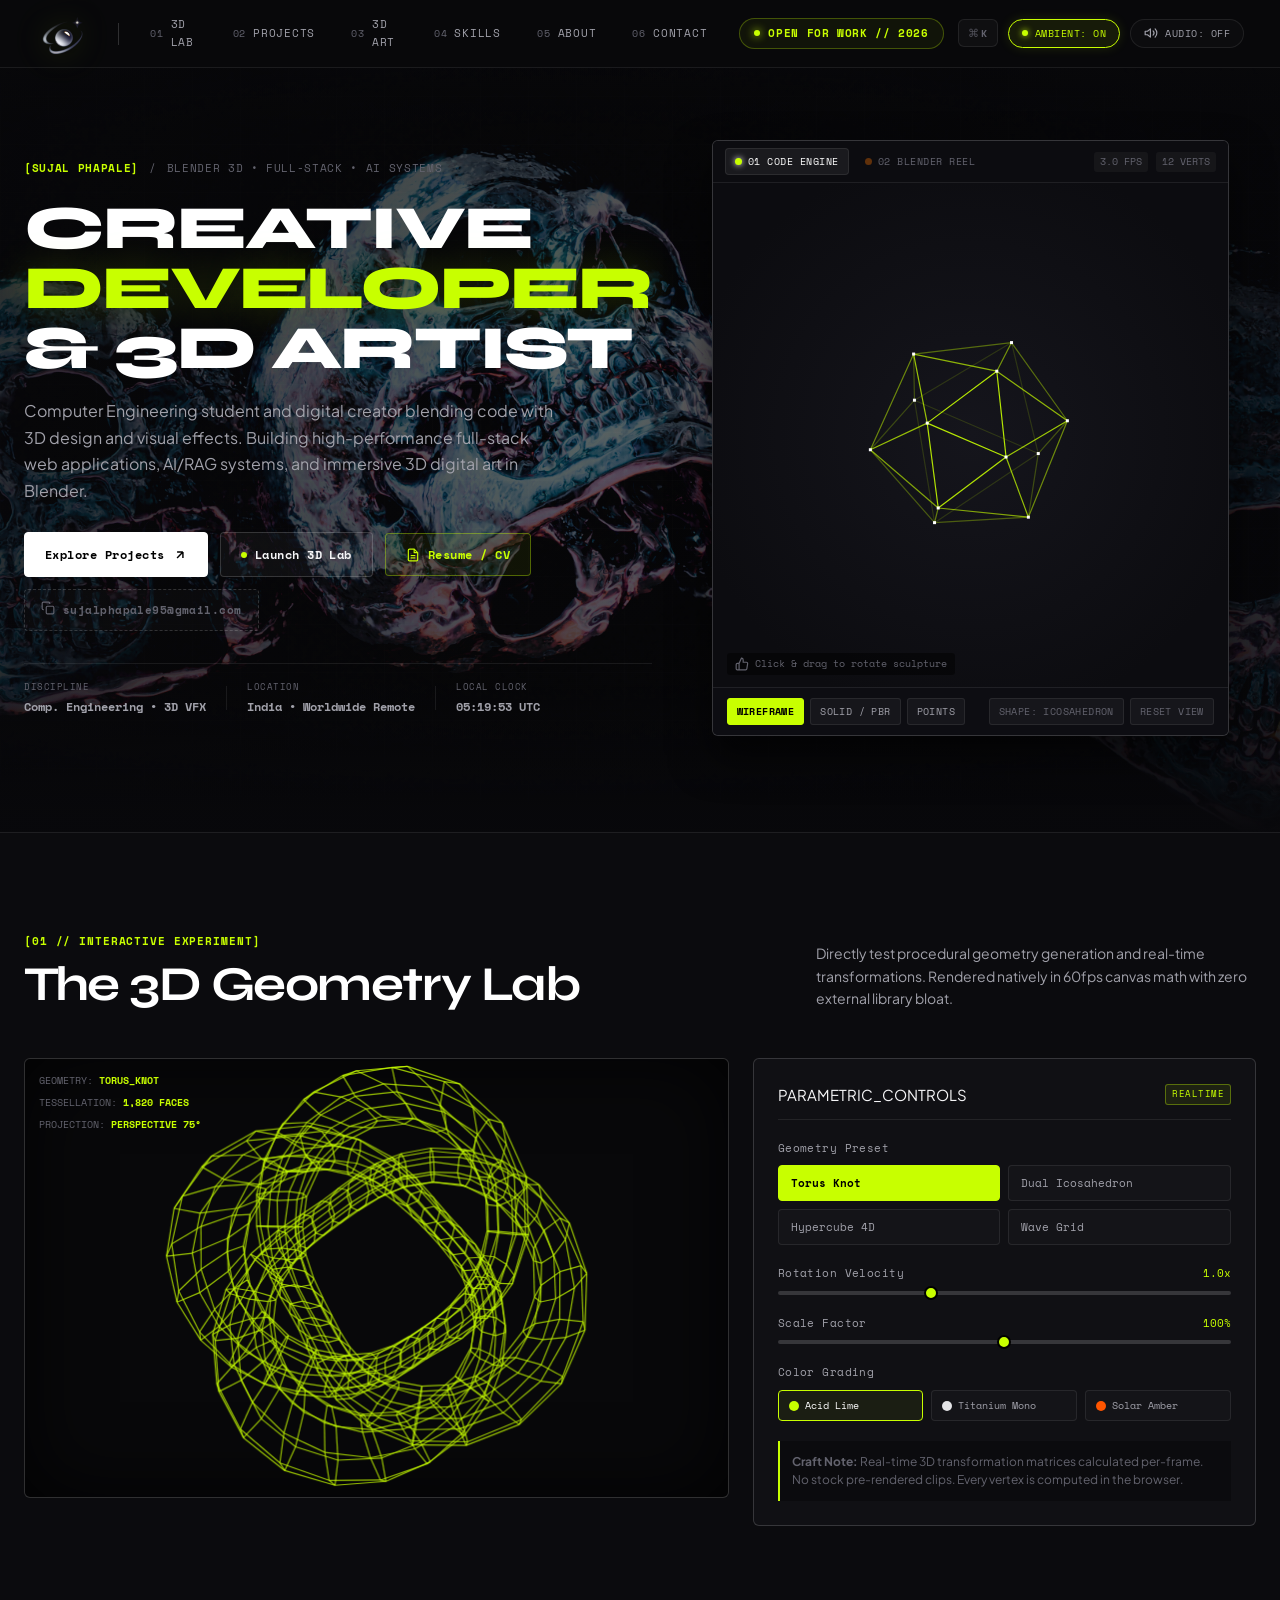
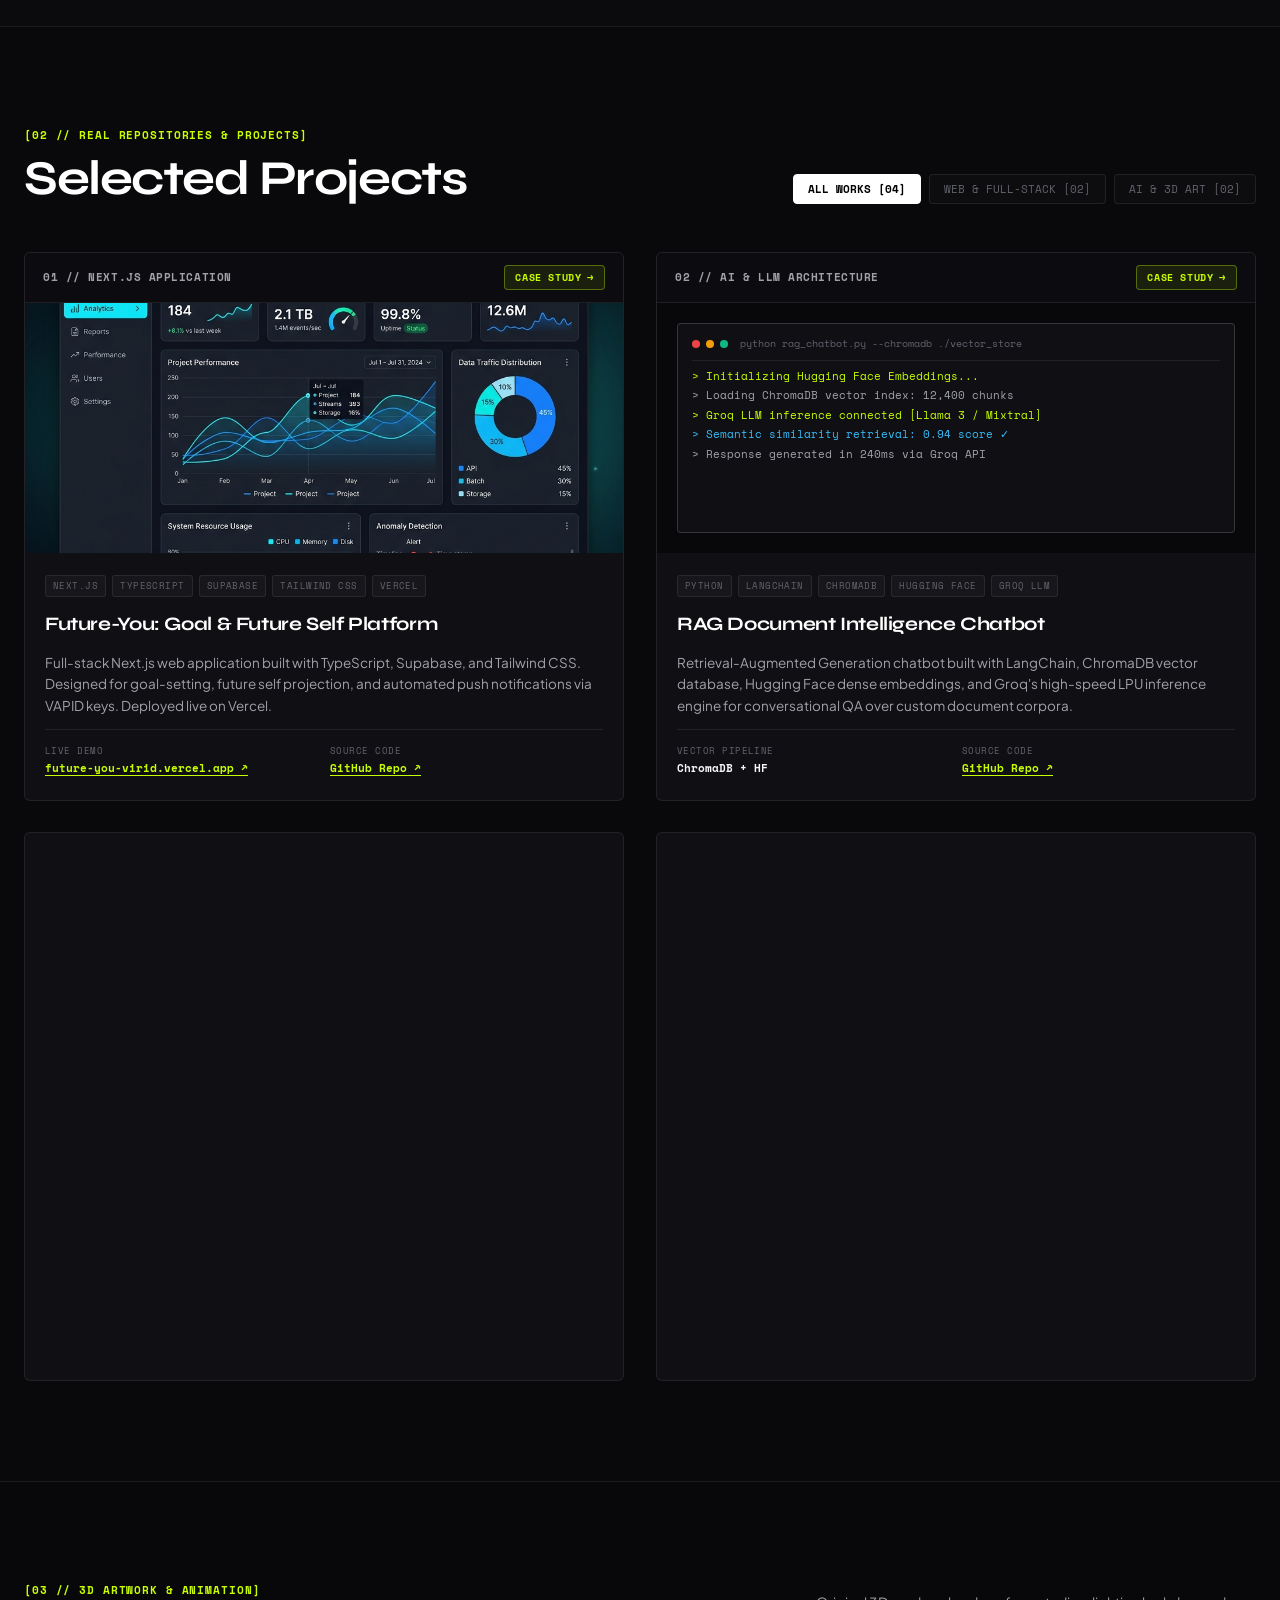
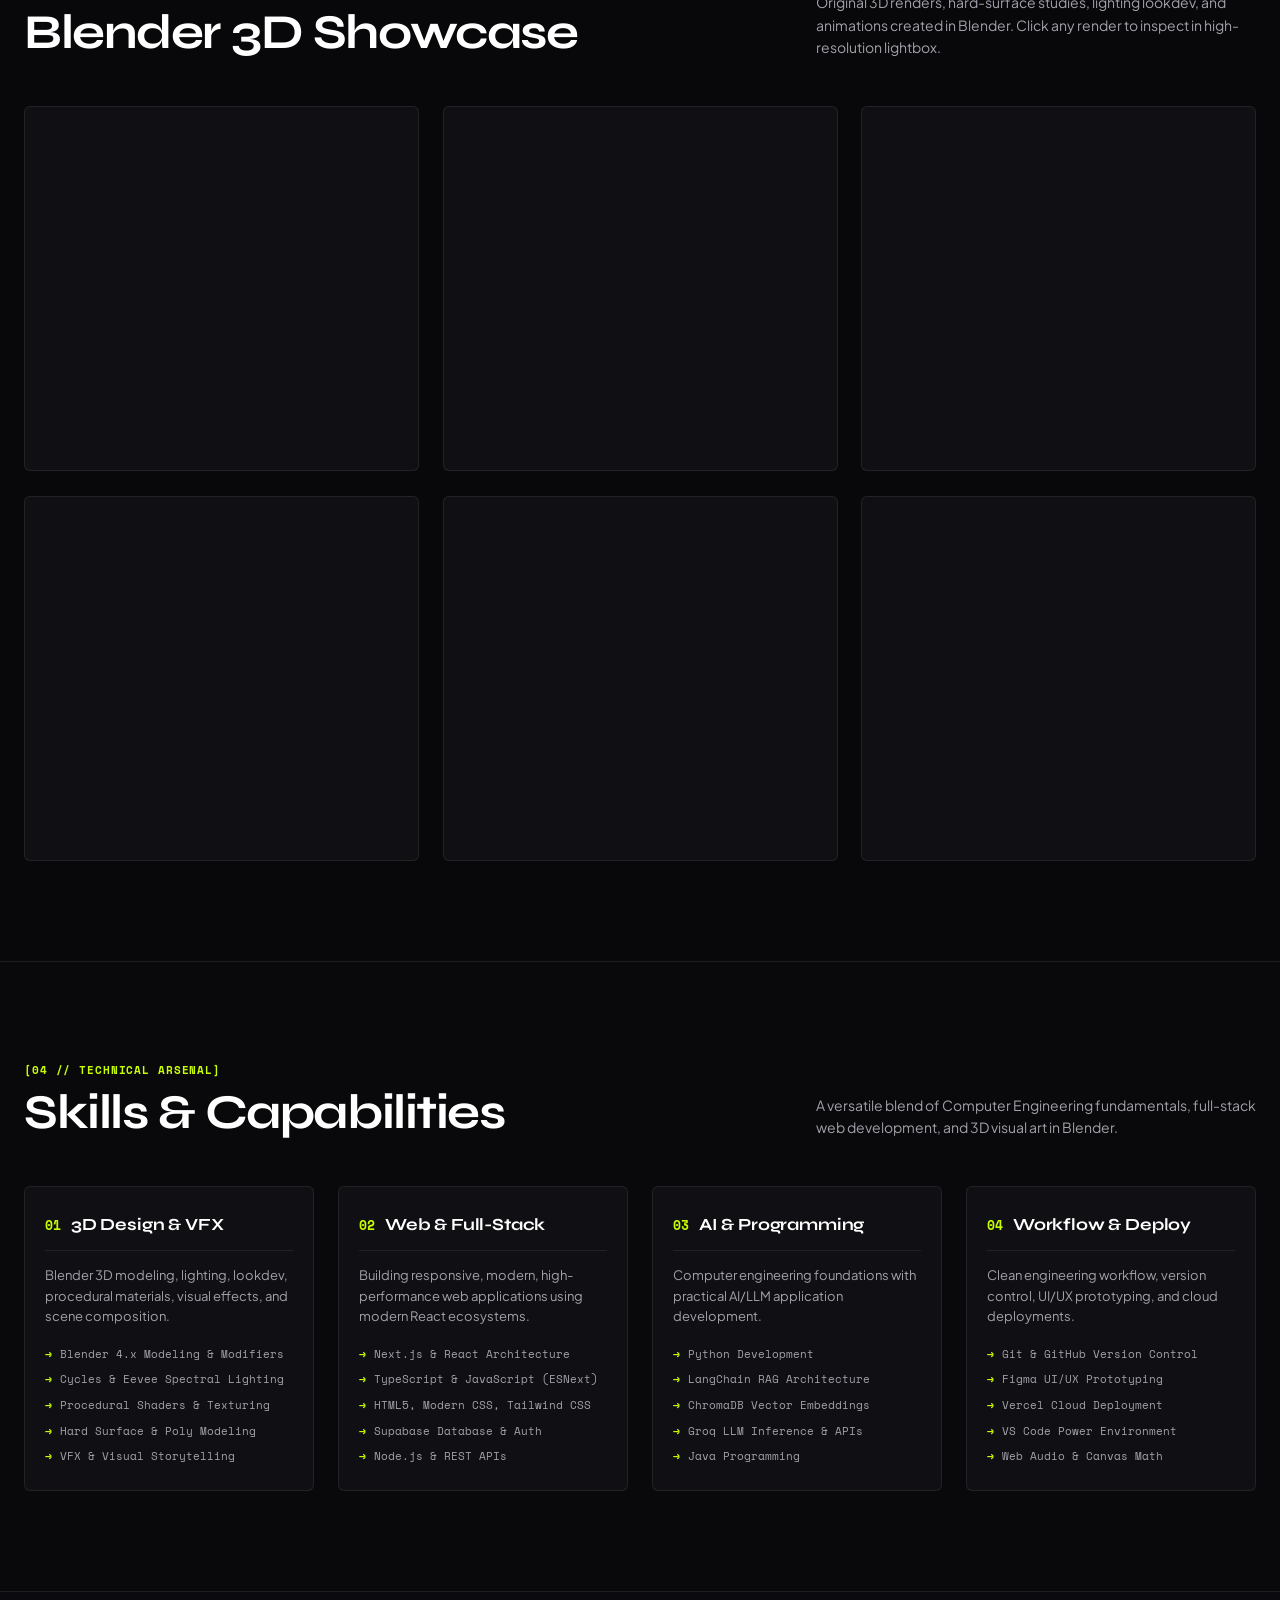
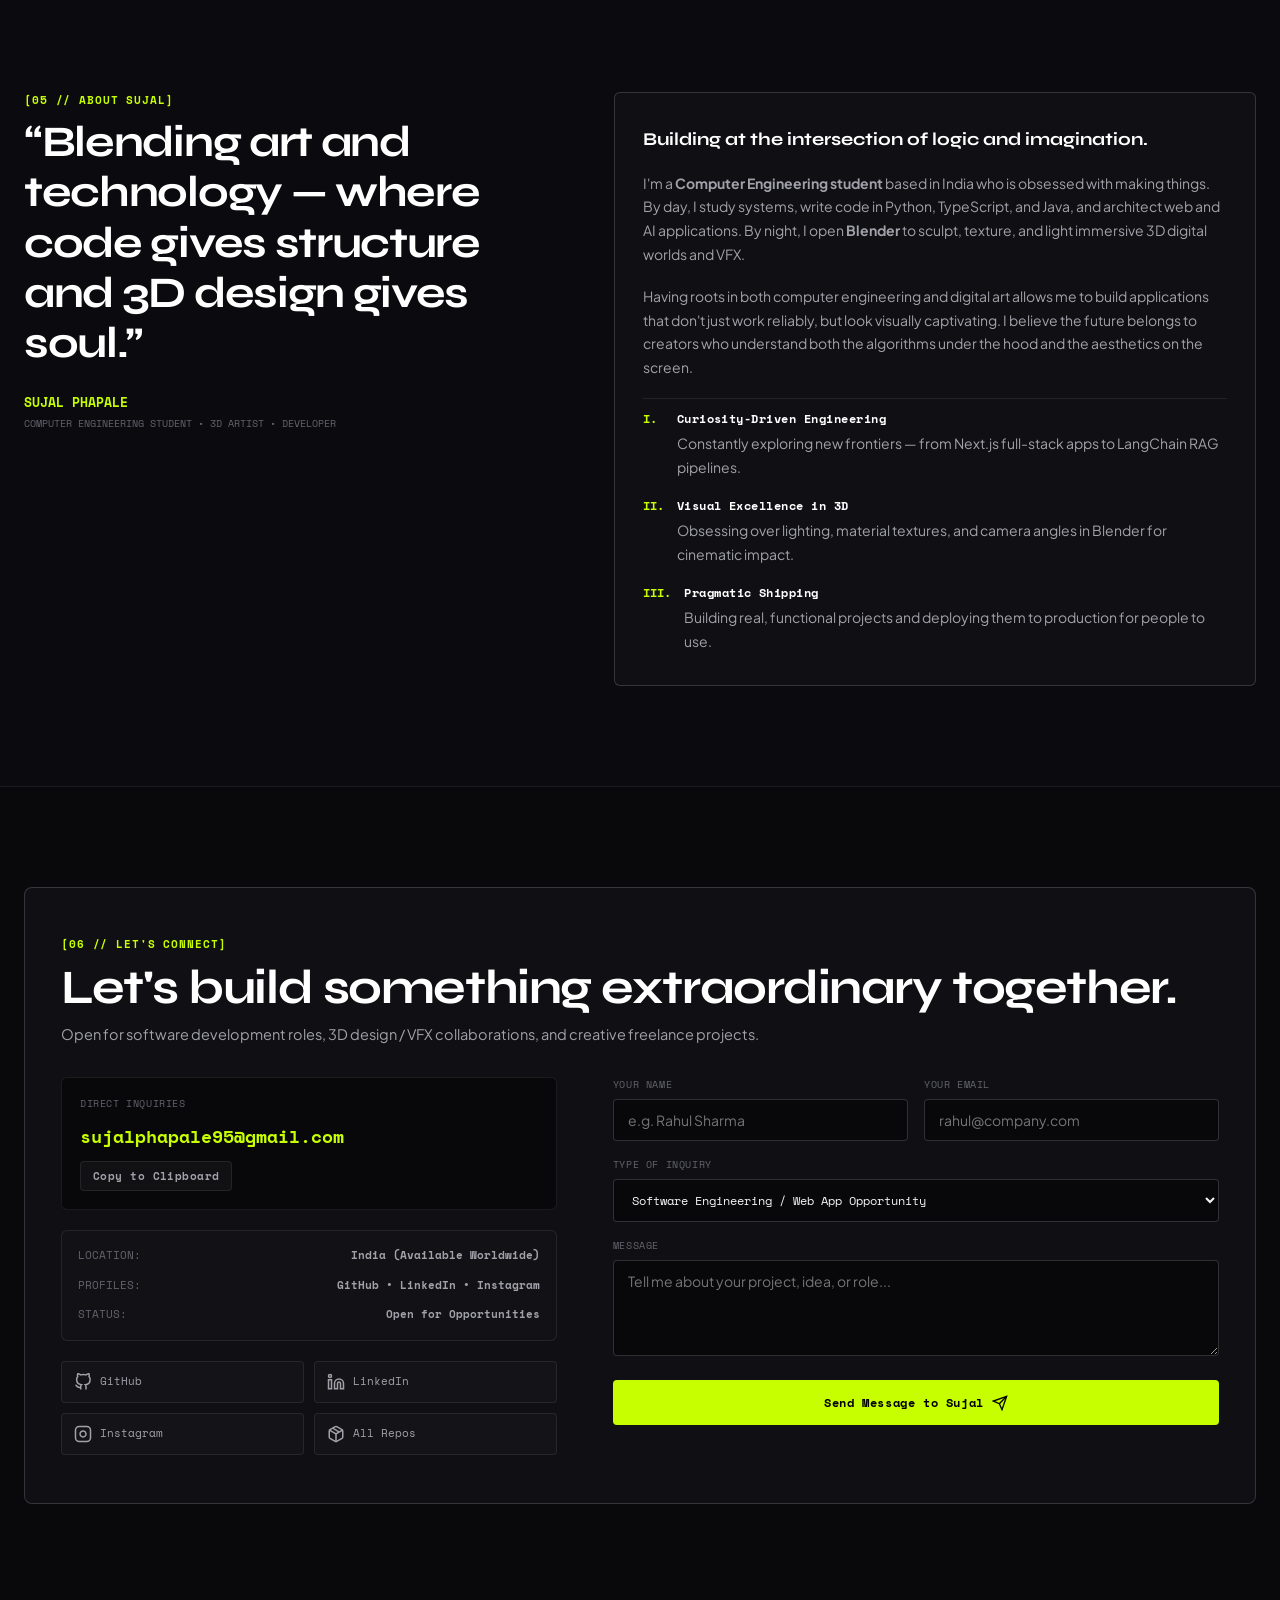
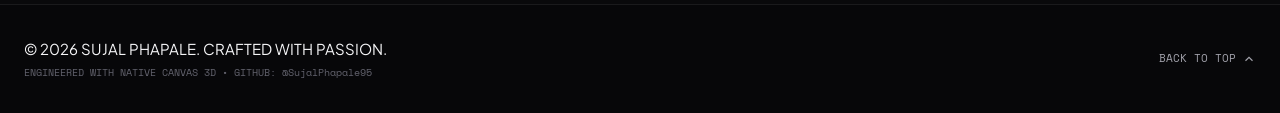
==== index.html @ e5d2270a "feat(masthead): left-dock navigation with vertical hairline divider and add live status capsule" ====
<!DOCTYPE html>
<html lang="en">
<head>
  <meta charset="UTF-8">
  <meta name="viewport" content="width=device-width, initial-scale=1.0">
  <title>Sujal Phapale — 3D Artist &amp; Software Developer</title>
  <meta name="description" content="Portfolio of Sujal Phapale: Computer Engineering student, 3D artist, and developer specializing in Blender 3D, full-stack Next.js applications, and AI/RAG systems.">
  <meta name="theme-color" content="#08080b">
  
  <!-- Open Graph / Facebook / LinkedIn -->
  <meta property="og:type" content="website">
  <meta property="og:title" content="Sujal Phapale — 3D Artist &amp; Software Developer">
  <meta property="og:description" content="Computer Engineering student, 3D artist, and developer specializing in Blender 3D, full-stack Next.js, and AI/RAG architectures.">
  <meta property="og:image" content="assets/blender/Skullfinal.png">
  
  <!-- Twitter Card -->
  <meta name="twitter:card" content="summary_large_image">
  <meta name="twitter:title" content="Sujal Phapale — 3D Artist &amp; Software Developer">
  <meta name="twitter:description" content="Computer Engineering student, 3D artist, and developer specializing in Blender 3D, full-stack Next.js, and AI/RAG architectures.">
  <meta name="twitter:image" content="assets/blender/Skullfinal.png">

  <!-- Minimalist SVG Monogram Favicon -->
  <link rel="icon" type="image/svg+xml" href="data:image/svg+xml,<svg xmlns='http://www.w3.org/2000/svg' viewBox='0 0 32 32'><rect width='32' height='32' rx='6' fill='%2308080b'/><rect x='2' y='2' width='28' height='28' rx='4' fill='none' stroke='%2322222a' stroke-width='1.5'/><text x='16' y='21' font-family='monospace' font-weight='700' font-size='13' fill='%23c8ff00' text-anchor='middle'>SP</text></svg>">

  <link rel="preconnect" href="https://fonts.googleapis.com">
  <link rel="preconnect" href="https://fonts.gstatic.com" crossorigin>
  <link href="https://fonts.googleapis.com/css2?family=Plus+Jakarta+Sans:wght@300;400;500;600;700&family=Space+Mono:ital,wght@0,400;0,700;1,400&family=Syne:wght@600;700;800&display=swap" rel="stylesheet">
  <link rel="stylesheet" href="style.css?v=2.5">
</head>
<body class="theme-dark">
  <!-- Subtle architectural background grid & grain -->
  <div class="bg-grid-overlay" aria-hidden="true"></div>
  <div class="bg-noise-overlay" aria-hidden="true"></div>

  <!-- ════════════════ TOP MASTHEAD / NAVBAR ════════════════ -->
  <header class="masthead" id="masthead">
    <div class="masthead-inner">
      <div class="masthead-brand">
        <a href="#hero" class="brand-link" aria-label="Sujal Phapale - Creative Developer & 3D Artist">
          <div class="brand-logo-wrap" title="Sujal Phapale - Celestial 3D Emblem">
            <div class="metallic-paint-container" id="brand-metallic-logo" data-metallic-paint="true" data-image-src="assets/images/logo-celestial.png" data-color="#ffffff" data-scale="0.95" data-speed="0.85">
              <canvas class="metallic-paint-canvas"></canvas>
            </div>
            <span class="brand-monogram">SP</span>
          </div>
        </a>
      </div>

      <nav class="masthead-nav" id="masthead-nav">
        <ul class="nav-menu">
          <li><a href="#lab" class="nav-item"><span class="nav-idx">01</span>3D Lab</a></li>
          <li><a href="#works" class="nav-item"><span class="nav-idx">02</span>Projects</a></li>
          <li><a href="#blender-gallery" class="nav-item"><span class="nav-idx">03</span>3D Art</a></li>
          <li><a href="#capabilities" class="nav-item"><span class="nav-idx">04</span>Skills</a></li>
          <li><a href="#philosophy" class="nav-item"><span class="nav-idx">05</span>About</a></li>
          <li><a href="#contact" class="nav-item"><span class="nav-idx">06</span>Contact</a></li>
        </ul>
      </nav>

      <div class="masthead-actions">
        <!-- Live Availability / Studio Status Capsule -->
        <a href="#contact" class="status-capsule" title="Currently open for select engineering roles & 3D commissions">
          <span class="capsule-dot"></span>
          <span class="capsule-label">OPEN FOR WORK // 2026</span>
        </a>

        <!-- Command Palette Trigger -->
        <button class="cmd-trigger-btn" id="cmd-trigger-btn" aria-label="Open command palette (Ctrl+K)" title="Command Palette (Ctrl + K)">
          <span class="cmd-key-symbol">&#8984;</span><span class="cmd-key-letter">K</span>
        </button>

        <!-- Ambient Hero Video Toggle -->
        <button class="ambient-toggle active" id="ambient-toggle" aria-label="Toggle ambient video backdrop" title="Toggle ambient 3D video background">
          <span class="ambient-indicator"></span>
          <span class="ambient-label">AMBIENT: ON</span>
        </button>

        <!-- Interactive Audio Synthesizer Toggle -->
        <button class="sound-toggle" id="sound-toggle" aria-label="Toggle micro audio effects">
          <span class="sound-icon">
            <svg width="14" height="14" viewBox="0 0 24 24" fill="none" stroke="currentColor" stroke-width="2" stroke-linecap="round" stroke-linejoin="round"><polygon points="11 5 6 9 2 9 2 15 6 15 11 19 11 5"/><path d="M15.54 8.46a5 5 0 0 1 0 7.07"/><path d="M19.07 4.93a10 10 0 0 1 0 14.14"/></svg>
          </span>
          <span class="sound-label">AUDIO: OFF</span>
        </button>

        <button class="mobile-toggle" id="mobile-toggle" aria-label="Toggle menu">
          <span></span>
          <span></span>
        </button>
      </div>
    </div>
  </header>

  <main>
    <!-- ════════════════ HERO SECTION ════════════════ -->
    <section class="hero-section" id="hero">
      <!-- Ambient 3D Render Video Backdrop -->
      <div class="hero-ambient-wrap" id="hero-ambient-wrap">
        <video class="hero-ambient-video" id="hero-ambient-video" autoplay loop muted playsinline preload="auto" poster="assets/blender/Skullfinal.png">
          <source src="assets/blender/0001-0500.mkv" type="video/mp4">
          <source src="assets/blender/0001-0500.mkv" type="video/webm">
          <source src="assets/blender/0001-0500.mkv" type="video/x-matroska">
        </video>
        <div class="hero-ambient-overlay"></div>
      </div>

      <div class="hero-container">
        <!-- Left: Text & Manifesto -->
        <div class="hero-text-block">
          <div class="hero-meta-strip">
            <span class="mono-badge">[SUJAL PHAPALE]</span>
            <span class="meta-sep">/</span>
            <span class="mono-text">BLENDER 3D &bull; FULL-STACK &bull; AI SYSTEMS</span>
          </div>

          <h1 class="hero-headline">
            <span class="headline-row">CREATIVE</span>
            <span class="headline-row headline-highlight">DEVELOPER</span>
            <span class="headline-row">&amp; 3D ARTIST</span>
          </h1>

          <p class="hero-lead">
            Computer Engineering student and digital creator blending code with 3D design and visual effects.
            Building high-performance full-stack web applications, AI/RAG systems, and immersive 3D digital art in Blender.
          </p>

          <div class="hero-controls">
            <a href="#works" class="btn btn-solid">
              <span>Explore Projects</span>
              <svg width="14" height="14" viewBox="0 0 24 24" fill="none" stroke="currentColor" stroke-width="2.5"><path d="M7 17L17 7M17 7H7M17 7V17"/></svg>
            </a>
            <a href="#lab" class="btn btn-ghost">
              <span class="pulse-indicator"></span>
              <span>Launch 3D Lab</span>
            </a>
            <button class="btn btn-resume" id="hero-resume-btn" title="View / Download Resume (PDF)">
              <svg width="14" height="14" viewBox="0 0 24 24" fill="none" stroke="currentColor" stroke-width="2"><path d="M14 2H6a2 2 0 0 0-2 2v16a2 2 0 0 0 2 2h12a2 2 0 0 0 2-2V8z"/><polyline points="14 2 14 8 20 8"/><line x1="16" y1="13" x2="8" y2="13"/><line x1="16" y1="17" x2="8" y2="17"/></svg>
              <span>Resume / CV</span>
            </button>
            <button class="btn btn-copy-email" id="quick-copy-email" title="Click to copy email address">
              <span class="copy-icon">
                <svg width="14" height="14" viewBox="0 0 24 24" fill="none" stroke="currentColor" stroke-width="2"><rect x="9" y="9" width="13" height="13" rx="2" ry="2"/><path d="M5 15H4a2 2 0 0 1-2-2V4a2 2 0 0 1 2-2h9a2 2 0 0 1 2 2v1"/></svg>
              </span>
              <span class="email-text">sujalphapale95@gmail.com</span>
            </button>
          </div>

          <!-- Hero Telemetry Data -->
          <div class="hero-telemetry-strip">
            <div class="telemetry-item">
              <span class="telemetry-label">DISCIPLINE</span>
              <span class="telemetry-val">Comp. Engineering &bull; 3D VFX</span>
            </div>
            <div class="telemetry-divider"></div>
            <div class="telemetry-item">
              <span class="telemetry-label">LOCATION</span>
              <span class="telemetry-val">India &bull; Worldwide Remote</span>
            </div>
            <div class="telemetry-divider"></div>
            <div class="telemetry-item">
              <span class="telemetry-label">LOCAL CLOCK</span>
              <span class="telemetry-val" id="hero-local-clock">--:--:-- UTC</span>
            </div>
          </div>
        </div>

        <!-- Right: Real Interactive Dual-Engine Viewport -->
        <div class="hero-viewport-wrapper">
          <div class="viewport-card">
            <!-- Viewport Titlebar & Mode Switcher -->
            <div class="viewport-header">
              <div class="viewport-mode-tabs" role="tablist">
                <button class="viewport-tab active" id="tab-hero-code" data-target="code" role="tab" aria-selected="true">
                  <span class="tab-dot green"></span>
                  <span>01 CODE ENGINE</span>
                </button>
                <button class="viewport-tab" id="tab-hero-reel" data-target="reel" role="tab" aria-selected="false">
                  <span class="tab-dot orange"></span>
                  <span>02 BLENDER REEL</span>
                </button>
              </div>
              <div class="viewport-stats">
                <span class="hud-tag" id="hero-fps-counter">60.0 FPS</span>
                <span class="hud-tag" id="hero-vert-counter">1,440 VERTS</span>
              </div>
            </div>

            <!-- The Dual-Engine Mount Point (Canvas & Blender Video) -->
            <div class="canvas-mount-point" id="canvas-container">
              <canvas id="hero-canvas"></canvas>
              
              <!-- Blender 500-Frame Animation Reel Player -->
              <div class="hero-reel-container" id="hero-reel-container">
                <video class="hero-reel-video" id="hero-reel-video" loop muted playsinline preload="auto" poster="assets/blender/Skullfinal.png">
                  <source src="assets/blender/0001-0500.mkv" type="video/mp4">
                  <source src="assets/blender/0001-0500.mkv" type="video/webm">
                  <source src="assets/blender/0001-0500.mkv" type="video/x-matroska">
                </video>
              </div>

              <div class="viewport-hint" id="viewport-hint">
                <svg width="14" height="14" viewBox="0 0 24 24" fill="none" stroke="currentColor" stroke-width="2"><path d="M14 9V5a3 3 0 0 0-3-3l-4 9v11h11.28a2 2 0 0 0 2-1.7l1.38-9a2 2 0 0 0-2-2.3zM7 22H4a2 2 0 0 1-2-2v-7a2 2 0 0 1 2-2h3"/></svg>
                <span id="viewport-hint-text">Click &amp; drag to rotate sculpture</span>
              </div>
            </div>

            <!-- Viewport Interactive Toolbar (Canvas Controls) -->
            <div class="viewport-toolbar" id="toolbar-code-group">
              <div class="toolbar-group">
                <button class="tool-btn active" data-mode="wireframe" id="tool-wire">WIREFRAME</button>
                <button class="tool-btn" data-mode="solid" id="tool-solid">SOLID / PBR</button>
                <button class="tool-btn" data-mode="points" id="tool-points">POINTS</button>
              </div>
              <div class="toolbar-group">
                <button class="tool-btn tool-btn-secondary" id="tool-shape">SHAPE: ICOSAHEDRON</button>
                <button class="tool-btn tool-btn-secondary" id="tool-reset">RESET VIEW</button>
              </div>
            </div>

            <!-- Viewport Reel Controls Toolbar (Video Controls) -->
            <div class="viewport-toolbar hidden" id="toolbar-reel-group">
              <div class="toolbar-group">
                <button class="tool-btn active" id="btn-reel-play">PAUSE ||</button>
                <button class="tool-btn" id="btn-reel-speed">SPEED: 1.0x</button>
                <button class="tool-btn" id="btn-reel-restart">RESTART &circlearrowleft;</button>
              </div>
              <div class="toolbar-group">
                <a href="#blender-gallery" class="tool-btn tool-btn-secondary">ALL 3D WORKS &darr;</a>
              </div>
            </div>
          </div>
        </div>
      </div>
    </section>

    <!-- ════════════════ 3D INTERACTIVE LAB SECTION ════════════════ -->
    <section class="section lab-section" id="lab">
      <div class="section-container">
        <div class="section-header-row">
          <div>
            <span class="section-kicker">[01 // INTERACTIVE EXPERIMENT]</span>
            <h2 class="section-title">The 3D Geometry Lab</h2>
          </div>
          <p class="section-summary">
            Directly test procedural geometry generation and real-time transformations.
            Rendered natively in 60fps canvas math with zero external library bloat.
          </p>
        </div>

        <div class="lab-workspace">
          <!-- Canvas viewport -->
          <div class="lab-canvas-box">
            <canvas id="lab-canvas"></canvas>
            <div class="lab-overlay-hud">
              <div class="hud-item">
                <span class="hud-key">GEOMETRY:</span>
                <span class="hud-val" id="lab-hud-geom">TORUS_KNOT</span>
              </div>
              <div class="hud-item">
                <span class="hud-key">TESSELLATION:</span>
                <span class="hud-val" id="lab-hud-poly">1,820 FACES</span>
              </div>
              <div class="hud-item">
                <span class="hud-key">PROJECTION:</span>
                <span class="hud-val">PERSPECTIVE 75&deg;</span>
              </div>
            </div>
          </div>

          <!-- Controls panel -->
          <div class="lab-controls-panel">
            <div class="control-header">
              <span class="mono-label">PARAMETRIC_CONTROLS</span>
              <span class="badge-accent">REALTIME</span>
            </div>

            <div class="control-group">
              <label class="control-label">Geometry Preset</label>
              <div class="preset-grid">
                <button class="preset-btn active" data-shape="torus">Torus Knot</button>
                <button class="preset-btn" data-shape="icosahedron">Dual Icosahedron</button>
                <button class="preset-btn" data-shape="hypercube">Hypercube 4D</button>
                <button class="preset-btn" data-shape="wave">Wave Grid</button>
              </div>
            </div>

            <div class="control-group">
              <div class="slider-header">
                <label for="speed-slider" class="control-label">Rotation Velocity</label>
                <span class="slider-readout" id="speed-val">1.0x</span>
              </div>
              <input type="range" id="speed-slider" min="0" max="3" step="0.1" value="1.0" class="tech-slider">
            </div>

            <div class="control-group">
              <div class="slider-header">
                <label for="scale-slider" class="control-label">Scale Factor</label>
                <span class="slider-readout" id="scale-val">100%</span>
              </div>
              <input type="range" id="scale-slider" min="0.5" max="1.5" step="0.05" value="1.0" class="tech-slider">
            </div>

            <div class="control-group">
              <label class="control-label">Color Grading</label>
              <div class="color-mode-grid">
                <button class="color-btn active" data-color="lime"><span class="color-swatch swatch-lime"></span>Acid Lime</button>
                <button class="color-btn" data-color="mono"><span class="color-swatch swatch-mono"></span>Titanium Mono</button>
                <button class="color-btn" data-color="solar"><span class="color-swatch swatch-solar"></span>Solar Amber</button>
              </div>
            </div>

            <div class="lab-meta-box">
              <p class="lab-meta-note">
                <strong>Craft Note:</strong> Real-time 3D transformation matrices calculated per-frame.
                No stock pre-rendered clips. Every vertex is computed in the browser.
              </p>
            </div>
          </div>
        </div>
      </div>
    </section>

    <!-- ════════════════ SELECTED WORKS SECTION ════════════════ -->
    <section class="section works-section" id="works">
      <div class="section-container">
        <div class="section-header-row">
          <div>
            <span class="section-kicker">[02 // REAL REPOSITORIES &amp; PROJECTS]</span>
            <h2 class="section-title">Selected Projects</h2>
          </div>
          <!-- Filter Tags -->
          <div class="works-filter-bar">
            <button class="filter-tag active" data-filter="all">ALL WORKS [04]</button>
            <button class="filter-tag" data-filter="web">WEB &amp; FULL-STACK [02]</button>
            <button class="filter-tag" data-filter="ai-3d">AI &amp; 3D ART [02]</button>
          </div>
        </div>

        <div class="works-grid">
          <!-- Project 01: Future-You -->
          <article class="work-card" data-category="web" data-study="future-you">
            <div class="work-header">
              <div class="work-id">01 // NEXT.JS APPLICATION</div>
              <button class="btn-case-study" data-study="future-you" title="Open interactive case study">
                <span>CASE STUDY</span> &rarr;
              </button>
            </div>
            <div class="work-visual">
              <img src="assets/images/project-webapp.jpg" alt="Future-You Web Application" loading="lazy" decoding="async">
              <div class="work-hover-scrim" data-study="future-you">
                <span class="scrim-label">INSPECT CASE STUDY &bull; DEEP DIVE &nearr;</span>
              </div>
            </div>
            <div class="work-body">
              <div class="work-tags">
                <span class="tag-pill">NEXT.JS</span>
                <span class="tag-pill">TYPESCRIPT</span>
                <span class="tag-pill">SUPABASE</span>
                <span class="tag-pill">TAILWIND CSS</span>
                <span class="tag-pill">VERCEL</span>
              </div>
              <h3 class="work-title">Future-You: Goal &amp; Future Self Platform</h3>
              <p class="work-desc">
                Full-stack Next.js web application built with TypeScript, Supabase, and Tailwind CSS.
                Designed for goal-setting, future self projection, and automated push notifications via VAPID keys. Deployed live on Vercel.
              </p>
              <div class="work-specs">
                <div class="spec-col">
                  <span class="spec-k">LIVE DEMO</span>
                  <a href="https://future-you-virid.vercel.app" target="_blank" rel="noopener" class="spec-v link-accent">future-you-virid.vercel.app &nearr;</a>
                </div>
                <div class="spec-col">
                  <span class="spec-k">SOURCE CODE</span>
                  <a href="https://github.com/SujalPhapale95/Future-You" target="_blank" rel="noopener" class="spec-v link-accent">GitHub Repo &nearr;</a>
                </div>
              </div>
            </div>
          </article>

          <!-- Project 02: RAG Document Chatbot -->
          <article class="work-card" data-category="ai-3d" data-study="rag-chatbot">
            <div class="work-header">
              <div class="work-id">02 // AI &amp; LLM ARCHITECTURE</div>
              <button class="btn-case-study" data-study="rag-chatbot" title="Open interactive case study">
                <span>CASE STUDY</span> &rarr;
              </button>
            </div>
            <div class="work-visual work-visual-cli">
              <div class="cli-terminal-mock">
                <div class="cli-topbar">
                  <span class="cli-dot red"></span>
                  <span class="cli-dot yellow"></span>
                  <span class="cli-dot green"></span>
                  <span class="cli-title">python rag_chatbot.py --chromadb ./vector_store</span>
                </div>
                <div class="cli-output">
                  <p class="cli-line green">&gt; Initializing Hugging Face Embeddings...</p>
                  <p class="cli-line">&gt; Loading ChromaDB vector index: 12,400 chunks</p>
                  <p class="cli-line green">&gt; Groq LLM inference connected [Llama 3 / Mixtral]</p>
                  <p class="cli-line cyan">&gt; Semantic similarity retrieval: 0.94 score &check;</p>
                  <p class="cli-line">&gt; Response generated in 240ms via Groq API</p>
                </div>
              </div>
              <div class="work-hover-scrim" data-study="rag-chatbot">
                <span class="scrim-label">INSPECT CASE STUDY &bull; DEEP DIVE &nearr;</span>
              </div>
            </div>
            <div class="work-body">
              <div class="work-tags">
                <span class="tag-pill">PYTHON</span>
                <span class="tag-pill">LANGCHAIN</span>
                <span class="tag-pill">CHROMADB</span>
                <span class="tag-pill">HUGGING FACE</span>
                <span class="tag-pill">GROQ LLM</span>
              </div>
              <h3 class="work-title">RAG Document Intelligence Chatbot</h3>
              <p class="work-desc">
                Retrieval-Augmented Generation chatbot built with LangChain, ChromaDB vector database,
                Hugging Face dense embeddings, and Groq's high-speed LPU inference engine for conversational QA over custom document corpora.
              </p>
              <div class="work-specs">
                <div class="spec-col">
                  <span class="spec-k">VECTOR PIPELINE</span>
                  <span class="spec-v">ChromaDB + HF</span>
                </div>
                <div class="spec-col">
                  <span class="spec-k">SOURCE CODE</span>
                  <a href="https://github.com/SujalPhapale95/RAG-Document-Chatbot" target="_blank" rel="noopener" class="spec-v link-accent">GitHub Repo &nearr;</a>
                </div>
              </div>
            </div>
          </article>

          <!-- Project 03: Chrome Skulls Lookdev -->
          <article class="work-card" data-category="ai-3d" data-study="chrome-skulls">
            <div class="work-header">
              <div class="work-id">03 // 3D ART &amp; LOOKDEV</div>
              <button class="btn-case-study" data-study="chrome-skulls" title="Open interactive case study">
                <span>CASE STUDY</span> &rarr;
              </button>
            </div>
            <div class="work-visual">
              <img src="assets/blender/Skullfinal.png" alt="Chrome Skulls: Iridescent Lookdev by Sujal Phapale" loading="lazy" decoding="async">
              <div class="work-hover-scrim" data-study="chrome-skulls">
                <span class="scrim-label">INSPECT CASE STUDY &bull; LOOKDEV &nearr;</span>
              </div>
            </div>
            <div class="work-body">
              <div class="work-tags">
                <span class="tag-pill">BLENDER 4.x</span>
                <span class="tag-pill">CYCLES ENGINE</span>
                <span class="tag-pill">CHROME LOOKDEV</span>
                <span class="tag-pill">ANISOTROPIC</span>
              </div>
              <h3 class="work-title">Chrome Skulls: Iridescent Metallic Lookdev</h3>
              <p class="work-desc">
                High-fidelity 3D modeling and shader study crafted in Blender. Features quad-topology anatomical skull sculpts,
                photorealistic iridescent metallic reflections, and cinematic rim lighting against deep obsidian black.
              </p>
              <div class="work-specs">
                <div class="spec-col">
                  <span class="spec-k">RENDER ENGINE</span>
                  <span class="spec-v">Blender Cycles</span>
                </div>
                <div class="spec-col">
                  <span class="spec-k">INSTAGRAM ART</span>
                  <a href="https://www.instagram.com/sujal.phapale/" target="_blank" rel="noopener" class="spec-v link-accent">@sujal.phapale &nearr;</a>
                </div>
              </div>
            </div>
          </article>

          <!-- Project 04: Interactive 3D Web Canvas Engine -->
          <article class="work-card" data-category="web" data-study="web-engine">
            <div class="work-header">
              <div class="work-id">04 // CREATIVE CODING</div>
              <button class="btn-case-study" data-study="web-engine" title="Open interactive case study">
                <span>CASE STUDY</span> &rarr;
              </button>
            </div>
            <!-- Technical Canvas Blueprint graphic -->
            <div class="work-visual work-visual-canvas">
              <canvas class="project-preview-canvas" id="canvas-preview-shader"></canvas>
              <div class="work-hover-scrim" data-study="web-engine">
                <span class="scrim-label">INSPECT CASE STUDY &bull; ENGINE &nearr;</span>
              </div>
            </div>
            <div class="work-body">
              <div class="work-tags">
                <span class="tag-pill">JAVASCRIPT</span>
                <span class="tag-pill">CANVAS 2D/3D</span>
                <span class="tag-pill">3D PROJECTIONS</span>
                <span class="tag-pill">MATH MATRICES</span>
              </div>
              <h3 class="work-title">Interactive 3D Web Engine &amp; Geometry Lab</h3>
              <p class="work-desc">
                Native mathematical 3D projection engine written with zero external libraries.
                Computes 3D and 4D transformation matrices, parametric surface equations (Torus Knot, Icosahedron, Hypercube), and renders them in real-time at 60+ FPS.
              </p>
              <div class="work-specs">
                <div class="spec-col">
                  <span class="spec-k">RENDER LOOP</span>
                  <span class="spec-v">&lt; 16ms Native Math</span>
                </div>
                <div class="spec-col">
                  <span class="spec-k">GITHUB REPO</span>
                  <a href="https://github.com/SujalPhapale95" target="_blank" rel="noopener" class="spec-v link-accent">@SujalPhapale95 &nearr;</a>
                </div>
              </div>
            </div>
          </article>
        </div>
      </div>
    </section>

    <!-- ════════════════ BLENDER 3D GALLERY & SHOWCASE ════════════════ -->
    <section class="section blender-gallery-section" id="blender-gallery">
      <div class="section-container">
        <div class="section-header-row">
          <div>
            <span class="section-kicker">[03 // 3D ARTWORK &amp; ANIMATION]</span>
            <h2 class="section-title">Blender 3D Showcase</h2>
          </div>
          <p class="section-summary">
            Original 3D renders, hard-surface studies, lighting lookdev, and animations created in Blender.
            Click any render to inspect in high-resolution lightbox.
          </p>
        </div>

        <div class="gallery-grid">
          <!-- Item 1: Chrome Skulls -->
          <div class="gallery-item" data-media="assets/blender/Skullfinal.png" data-type="image" data-title="Chrome Skulls: Iridescent Lookdev" data-desc="Quad-remeshed human skulls with custom anisotropic chrome material, multi-point cinematic rim lighting, and iridescent specular highlights rendered in Blender Cycles." data-link="assets/blender/Skullfinal.png">
            <div class="gallery-thumb-wrap">
              <span class="gallery-badge">CYCLES RENDER</span>
              <img src="assets/blender/Skullfinal.png" alt="Chrome Skulls by Sujal Phapale" loading="lazy" decoding="async">
              <div class="gallery-hover-overlay">
                <span class="gallery-zoom-btn">
                  <svg width="14" height="14" viewBox="0 0 24 24" fill="none" stroke="currentColor" stroke-width="2"><circle cx="11" cy="11" r="8"/><line x1="21" y1="21" x2="16.65" y2="16.65"/><line x1="11" y1="8" x2="11" y2="14"/><line x1="8" y1="11" x2="14" y2="11"/></svg>
                  <span>Inspect High-Res</span>
                </span>
              </div>
            </div>
            <div class="gallery-info">
              <span class="gallery-meta">BLENDER &bull; LIGHTING &amp; LOOKDEV</span>
              <h3 class="gallery-title">Chrome Skulls</h3>
              <p class="gallery-caption">Photorealistic chrome shader study with iridescent reflections and high-poly geometry.</p>
            </div>
          </div>

          <!-- Item 2: The Masked Goddess -->
          <div class="gallery-item" data-media="assets/blender/u4_optimized.jpg" data-type="image" data-title="The Masked Nemesis (8K Ultra Master)" data-desc="Classical marble and dark stone statue draped in flowing robes, adorned with a golden mask and chains against dramatic atmospheric storm clouds. Full 8K master available." data-link="assets/blender/U4.png">
            <div class="gallery-thumb-wrap">
              <span class="gallery-badge">8K ULTRA MASTER</span>
              <img src="assets/blender/u4_optimized.jpg" alt="The Masked Nemesis Statue Render by Sujal Phapale" loading="lazy" decoding="async">
              <div class="gallery-hover-overlay">
                <span class="gallery-zoom-btn">
                  <svg width="14" height="14" viewBox="0 0 24 24" fill="none" stroke="currentColor" stroke-width="2"><circle cx="11" cy="11" r="8"/><line x1="21" y1="21" x2="16.65" y2="16.65"/><line x1="11" y1="8" x2="11" y2="14"/><line x1="8" y1="11" x2="14" y2="11"/></svg>
                  <span>Inspect 8K Master</span>
                </span>
              </div>
            </div>
            <div class="gallery-info">
              <span class="gallery-meta">BLENDER &bull; VOLUMETRIC SCENE</span>
              <h3 class="gallery-title">The Masked Goddess</h3>
              <p class="gallery-caption">Mythological statue with gilded ornamental mask and chain details under stormy skies.</p>
            </div>
          </div>

          <!-- Item 3: KILLSHOT 2026 Wide -->
          <div class="gallery-item" data-media="assets/blender/72.png" data-type="image" data-title="KILLSHOT 2026: Cyber-Chrome Visual" data-desc="Futuristic visual album centerpiece featuring extruded 3D chrome typography, holographic CD disc, dark skulls, and barbed cybernetic wireframes." data-link="assets/blender/72.png">
            <div class="gallery-thumb-wrap">
              <span class="gallery-badge">CYBERPUNK LOOKDEV</span>
              <img src="assets/blender/72.png" alt="KILLSHOT 2026 Cyber-Chrome Visual by Sujal Phapale" loading="lazy" decoding="async">
              <div class="gallery-hover-overlay">
                <span class="gallery-zoom-btn">
                  <svg width="14" height="14" viewBox="0 0 24 24" fill="none" stroke="currentColor" stroke-width="2"><circle cx="11" cy="11" r="8"/><line x1="21" y1="21" x2="16.65" y2="16.65"/><line x1="11" y1="8" x2="11" y2="14"/><line x1="8" y1="11" x2="14" y2="11"/></svg>
                  <span>Inspect High-Res</span>
                </span>
              </div>
            </div>
            <div class="gallery-info">
              <span class="gallery-meta">BLENDER &bull; GRAPHIC 3D</span>
              <h3 class="gallery-title">KILLSHOT 2026: Rave Chrome</h3>
              <p class="gallery-caption">Y2K cybernetic artwork with extruded chrome typography and floating skull chains.</p>
            </div>
          </div>

          <!-- Item 4: Minimalist Desk Lamp -->
          <div class="gallery-item" data-media="assets/blender/lamp3.png" data-type="image" data-title="Minimalist Desk Lamp: Product Visualization" data-desc="Product design and interior visualization. Clean Scandinavian aesthetic focusing on soft ambient occlusion, warm emission shaders, and modular acoustic panels." data-link="assets/blender/lamp3.png">
            <div class="gallery-thumb-wrap">
              <span class="gallery-badge">PRODUCT ARCHVIZ</span>
              <img src="assets/blender/lamp3.png" alt="Minimalist Desk Lamp 3D Render by Sujal Phapale" loading="lazy" decoding="async">
              <div class="gallery-hover-overlay">
                <span class="gallery-zoom-btn">
                  <svg width="14" height="14" viewBox="0 0 24 24" fill="none" stroke="currentColor" stroke-width="2"><circle cx="11" cy="11" r="8"/><line x1="21" y1="21" x2="16.65" y2="16.65"/><line x1="11" y1="8" x2="11" y2="14"/><line x1="8" y1="11" x2="14" y2="11"/></svg>
                  <span>Inspect High-Res</span>
                </span>
              </div>
            </div>
            <div class="gallery-info">
              <span class="gallery-meta">BLENDER &bull; PRODUCT DESIGN</span>
              <h3 class="gallery-title">Modern Minimalist Lamp</h3>
              <p class="gallery-caption">Interior lookdev study balancing soft emission, realistic depth of field, and clean geometry.</p>
            </div>
          </div>

          <!-- Item 5: KILLSHOT Monolith Poster -->
          <div class="gallery-item" data-media="assets/blender/3.png" data-type="image" data-title="KILLSHOT Monolith: Vertical Study" data-desc="Monumental vertical poster composition with weathered granite pedestal, heavy chain rigging, and chrome cyber disc framed by dark skull monoliths." data-link="assets/blender/3.png">
            <div class="gallery-thumb-wrap">
              <span class="gallery-badge">POSTER COMPOSITION</span>
              <img src="assets/blender/3.png" alt="KILLSHOT Monolith Poster by Sujal Phapale" loading="lazy" decoding="async">
              <div class="gallery-hover-overlay">
                <span class="gallery-zoom-btn">
                  <svg width="14" height="14" viewBox="0 0 24 24" fill="none" stroke="currentColor" stroke-width="2"><circle cx="11" cy="11" r="8"/><line x1="21" y1="21" x2="16.65" y2="16.65"/><line x1="11" y1="8" x2="11" y2="14"/><line x1="8" y1="11" x2="14" y2="11"/></svg>
                  <span>Inspect High-Res</span>
                </span>
              </div>
            </div>
            <div class="gallery-info">
              <span class="gallery-meta">BLENDER &bull; 9:16 VERTICAL FORMAT</span>
              <h3 class="gallery-title">KILLSHOT Monolith</h3>
              <p class="gallery-caption">Vertical monument composition exploring rough carved stone materials and chain tension.</p>
            </div>
          </div>

          <!-- Item 6: Animation Reel -->
          <div class="gallery-item" data-media="assets/blender/0001-0500.mkv" data-type="video" data-title="Blender 3D Animation Sequence (Frames 0001-0500)" data-desc="500-frame keyframed 3D animation render with dynamic camera tracking, particle simulation, and motion lighting." data-link="assets/blender/0001-0500.mkv">
            <div class="gallery-thumb-wrap">
              <span class="gallery-badge">500-FRAME ANIMATION</span>
              <video src="assets/blender/0001-0500.mkv" muted loop playsinline preload="metadata" poster="assets/blender/Skullfinal.png"></video>
              <div class="gallery-hover-overlay">
                <span class="gallery-zoom-btn">
                  <svg width="14" height="14" viewBox="0 0 24 24" fill="none" stroke="currentColor" stroke-width="2"><polygon points="5 3 19 12 5 21 5 3"/></svg>
                  <span>Play Animation Reel</span>
                </span>
              </div>
            </div>
            <div class="gallery-info">
              <span class="gallery-meta">BLENDER &bull; KEYFRAME ANIMATION</span>
              <h3 class="gallery-title">3D Animation Sequence</h3>
              <p class="gallery-caption">Motion study featuring 500 frames of rendered camera animation and dynamic lighting.</p>
            </div>
          </div>
        </div>
      </div>
    </section>

    <!-- ════════════════ CAPABILITIES / MATRIX SECTION ════════════════ -->
    <section class="section capabilities-section" id="capabilities">
      <div class="section-container">
        <div class="section-header-row">
          <div>
            <span class="section-kicker">[04 // TECHNICAL ARSENAL]</span>
            <h2 class="section-title">Skills &amp; Capabilities</h2>
          </div>
          <p class="section-summary">
            A versatile blend of Computer Engineering fundamentals, full-stack web development, and 3D visual art in Blender.
          </p>
        </div>

        <div class="capabilities-matrix">
          <!-- Col 1: 3D Art & VFX -->
          <div class="capability-col">
            <div class="capability-header">
              <span class="cap-idx">01</span>
              <h3 class="cap-title">3D Design &amp; VFX</h3>
            </div>
            <p class="cap-desc">Blender 3D modeling, lighting, lookdev, procedural materials, visual effects, and scene composition.</p>
            <ul class="spec-checklist">
              <li>Blender 4.x Modeling &amp; Modifiers</li>
              <li>Cycles &amp; Eevee Spectral Lighting</li>
              <li>Procedural Shaders &amp; Texturing</li>
              <li>Hard Surface &amp; Poly Modeling</li>
              <li>VFX &amp; Visual Storytelling</li>
            </ul>
          </div>

          <!-- Col 2: Web & Full-Stack -->
          <div class="capability-col">
            <div class="capability-header">
              <span class="cap-idx">02</span>
              <h3 class="cap-title">Web &amp; Full-Stack</h3>
            </div>
            <p class="cap-desc">Building responsive, modern, high-performance web applications using modern React ecosystems.</p>
            <ul class="spec-checklist">
              <li>Next.js &amp; React Architecture</li>
              <li>TypeScript &amp; JavaScript (ESNext)</li>
              <li>HTML5, Modern CSS, Tailwind CSS</li>
              <li>Supabase Database &amp; Auth</li>
              <li>Node.js &amp; REST APIs</li>
            </ul>
          </div>

          <!-- Col 3: AI & Programming -->
          <div class="capability-col">
            <div class="capability-header">
              <span class="cap-idx">03</span>
              <h3 class="cap-title">AI &amp; Programming</h3>
            </div>
            <p class="cap-desc">Computer engineering foundations with practical AI/LLM application development.</p>
            <ul class="spec-checklist">
              <li>Python Development</li>
              <li>LangChain RAG Architecture</li>
              <li>ChromaDB Vector Embeddings</li>
              <li>Groq LLM Inference &amp; APIs</li>
              <li>Java Programming</li>
            </ul>
          </div>

          <!-- Col 4: Workflow & Tools -->
          <div class="capability-col">
            <div class="capability-header">
              <span class="cap-idx">04</span>
              <h3 class="cap-title">Workflow &amp; Deploy</h3>
            </div>
            <p class="cap-desc">Clean engineering workflow, version control, UI/UX prototyping, and cloud deployments.</p>
            <ul class="spec-checklist">
              <li>Git &amp; GitHub Version Control</li>
              <li>Figma UI/UX Prototyping</li>
              <li>Vercel Cloud Deployment</li>
              <li>VS Code Power Environment</li>
              <li>Web Audio &amp; Canvas Math</li>
            </ul>
          </div>
        </div>
      </div>
    </section>

    <!-- ════════════════ PHILOSOPHY / ABOUT SECTION ════════════════ -->
    <section class="section philosophy-section" id="philosophy">
      <div class="section-container">
        <div class="philosophy-layout">
          <div class="philosophy-quote-side">
            <span class="section-kicker">[05 // ABOUT SUJAL]</span>
            <blockquote class="manifesto-quote">
              &ldquo;Blending art and technology — where code gives structure and 3D design gives soul.&rdquo;
            </blockquote>
            <div class="author-tag">
              <span class="author-name">SUJAL PHAPALE</span>
              <span class="author-role">COMPUTER ENGINEERING STUDENT &bull; 3D ARTIST &bull; DEVELOPER</span>
            </div>
          </div>

          <div class="philosophy-text-side">
            <div class="manifesto-card">
              <h3 class="card-lead">Building at the intersection of logic and imagination.</h3>
              <p>
                I'm a <strong>Computer Engineering student</strong> based in India who is obsessed with making things.
                By day, I study systems, write code in Python, TypeScript, and Java, and architect web and AI applications.
                By night, I open <strong>Blender</strong> to sculpt, texture, and light immersive 3D digital worlds and VFX.
              </p>
              <p>
                Having roots in both computer engineering and digital art allows me to build applications that don't just work reliably,
                but look visually captivating. I believe the future belongs to creators who understand both the algorithms under the hood
                and the aesthetics on the screen.
              </p>
              <div class="manifesto-tenets">
                <div class="tenet-item">
                  <span class="tenet-num">I.</span>
                  <div>
                    <h4 class="tenet-title">Curiosity-Driven Engineering</h4>
                    <p class="tenet-desc">Constantly exploring new frontiers — from Next.js full-stack apps to LangChain RAG pipelines.</p>
                  </div>
                </div>
                <div class="tenet-item">
                  <span class="tenet-num">II.</span>
                  <div>
                    <h4 class="tenet-title">Visual Excellence in 3D</h4>
                    <p class="tenet-desc">Obsessing over lighting, material textures, and camera angles in Blender for cinematic impact.</p>
                  </div>
                </div>
                <div class="tenet-item">
                  <span class="tenet-num">III.</span>
                  <div>
                    <h4 class="tenet-title">Pragmatic Shipping</h4>
                    <p class="tenet-desc">Building real, functional projects and deploying them to production for people to use.</p>
                  </div>
                </div>
              </div>
            </div>
          </div>
        </div>
      </div>
    </section>

    <!-- ════════════════ CONTACT SECTION ════════════════ -->
    <section class="section contact-section" id="contact">
      <div class="section-container">
        <div class="contact-card-box">
          <div class="contact-header-block">
            <span class="section-kicker">[06 // LET'S CONNECT]</span>
            <h2 class="contact-headline">Let's build something extraordinary together.</h2>
            <p class="contact-subtitle">
              Open for software development roles, 3D design / VFX collaborations, and creative freelance projects.
            </p>
          </div>

          <div class="contact-split">
            <!-- Direct communication -->
            <div class="contact-direct-info">
              <div class="direct-email-box">
                <span class="direct-label">DIRECT INQUIRIES</span>
                <a href="mailto:sujalphapale95@gmail.com" class="direct-email-link">sujalphapale95@gmail.com</a>
                <button class="btn btn-copy-small" id="copy-email-bottom">
                  <span>Copy to Clipboard</span>
                </button>
              </div>

              <div class="status-meta-card">
                <div class="meta-row">
                  <span class="meta-k">LOCATION:</span>
                  <span class="meta-v">India (Available Worldwide)</span>
                </div>
                <div class="meta-row">
                  <span class="meta-k">PROFILES:</span>
                  <span class="meta-v">GitHub &bull; LinkedIn &bull; Instagram</span>
                </div>
                <div class="meta-row">
                  <span class="meta-k">STATUS:</span>
                  <span class="meta-v">Open for Opportunities</span>
                </div>
              </div>

              <div class="social-links-grid">
                <a href="https://github.com/SujalPhapale95" target="_blank" rel="noopener" class="social-btn">
                  <svg width="18" height="18" viewBox="0 0 24 24" fill="none" stroke="currentColor" stroke-width="2"><path d="M9 19c-5 1.5-5-2.5-7-3m14 6v-3.87a3.37 3.37 0 0 0-.94-2.61c3.14-.35 6.44-1.54 6.44-7A5.44 5.44 0 0 0 20 4.77 5.07 5.07 0 0 0 19.91 1S18.73.65 16 2.48a13.38 13.38 0 0 0-7 0C6.27.65 5.09 1 5.09 1A5.07 5.07 0 0 0 5 4.77a5.44 5.44 0 0 0-1.5 3.78c0 5.42 3.3 6.61 6.44 7A3.37 3.37 0 0 0 9 18.13V22"/></svg>
                  <span>GitHub</span>
                </a>
                <a href="https://www.linkedin.com/in/sujal-phapale-545b6a318/" target="_blank" rel="noopener" class="social-btn">
                  <svg width="18" height="18" viewBox="0 0 24 24" fill="none" stroke="currentColor" stroke-width="2"><path d="M16 8a6 6 0 0 1 6 6v7h-4v-7a2 2 0 0 0-2-2 2 2 0 0 0-2 2v7h-4v-7a6 6 0 0 1 6-6z"/><rect x="2" y="9" width="4" height="12"/><circle cx="4" cy="4" r="2"/></svg>
                  <span>LinkedIn</span>
                </a>
                <a href="https://www.instagram.com/sujal.phapale/" target="_blank" rel="noopener" class="social-btn">
                  <svg width="18" height="18" viewBox="0 0 24 24" fill="none" stroke="currentColor" stroke-width="2"><rect x="2" y="2" width="20" height="20" rx="5" ry="5"/><path d="M16 11.37A4 4 0 1 1 12.63 8 4 4 0 0 1 16 11.37z"/><line x1="17.5" y1="6.5" x2="17.51" y2="6.5"/></svg>
                  <span>Instagram</span>
                </a>
                <a href="https://github.com/SujalPhapale95?tab=repositories" target="_blank" rel="noopener" class="social-btn">
                  <svg width="18" height="18" viewBox="0 0 24 24" fill="none" stroke="currentColor" stroke-width="2"><line x1="16.5" y1="9.4" x2="7.5" y2="4.21"/><path d="M21 16V8a2 2 0 0 0-1-1.73l-7-4a2 2 0 0 0-2 0l-7 4A2 2 0 0 0 3 8v8a2 2 0 0 0 1 1.73l7 4a2 2 0 0 0 2 0l7-4A2 2 0 0 0 21 16z"/><polyline points="3.27 6.96 12 12.01 20.73 6.96"/><line x1="12" y1="22.08" x2="12" y2="12"/></svg>
                  <span>All Repos</span>
                </a>
              </div>
            </div>

            <!-- Sleek Form -->
            <form class="contact-form-modern" id="contact-form">
              <div class="form-row">
                <div class="form-field">
                  <label for="name" class="field-label">YOUR NAME</label>
                  <input type="text" id="name" name="name" class="field-input" placeholder="e.g. Rahul Sharma" required>
                </div>
                <div class="form-field">
                  <label for="email" class="field-label">YOUR EMAIL</label>
                  <input type="email" id="email" name="email" class="field-input" placeholder="rahul@company.com" required>
                </div>
              </div>

              <div class="form-field">
                <label for="project-type" class="field-label">TYPE OF INQUIRY</label>
                <select id="project-type" name="project_type" class="field-select">
                  <option value="software">Software Engineering / Web App Opportunity</option>
                  <option value="3dart">3D Design &amp; VFX Collaboration</option>
                  <option value="ai">AI / RAG Chatbot Development</option>
                  <option value="general">General Collaboration / Connect</option>
                </select>
              </div>

              <div class="form-field">
                <label for="message" class="field-label">MESSAGE</label>
                <textarea id="message" name="message" class="field-textarea" rows="4" placeholder="Tell me about your project, idea, or role..." required></textarea>
              </div>

              <button type="submit" class="btn btn-submit-modern" id="form-submit-btn">
                <span>Send Message to Sujal</span>
                <svg width="16" height="16" viewBox="0 0 24 24" fill="none" stroke="currentColor" stroke-width="2"><line x1="22" y1="2" x2="11" y2="13"/><polygon points="22 2 15 22 11 13 2 9 22 2"/></svg>
              </button>
            </form>
          </div>
        </div>
      </div>
    </section>
  </main>

  <!-- ════════════════ FOOTER ════════════════ -->
  <footer class="colophon">
    <div class="colophon-container">
      <div class="colophon-left">
        <span class="mono-label">&copy; 2026 SUJAL PHAPALE. CRAFTED WITH PASSION.</span>
        <span class="colophon-sub">ENGINEERED WITH NATIVE CANVAS 3D &bull; GITHUB: @SujalPhapale95</span>
      </div>
      <div class="colophon-right">
        <a href="#hero" class="back-top-link">
          <span>BACK TO TOP</span>
          <svg width="14" height="14" viewBox="0 0 24 24" fill="none" stroke="currentColor" stroke-width="2"><path d="M18 15l-6-6-6 6"/></svg>
        </a>
      </div>
    </div>
  </footer>

  <!-- Lightbox Modal for 3D Art & Animation Inspector -->
  <div class="lightbox-modal" id="lightbox-modal" role="dialog" aria-modal="true" aria-hidden="true">
    <div class="lightbox-content">
      <div class="lightbox-header">
        <h3 class="lightbox-title" id="lightbox-title">Artwork Inspector</h3>
        <button class="lightbox-close-btn" id="lightbox-close-btn" aria-label="Close inspector">ESC / CLOSE &times;</button>
      </div>
      <div class="lightbox-media-box" id="lightbox-media-box">
        <!-- Injected via JavaScript -->
      </div>
      <div class="lightbox-footer">
        <p class="lightbox-desc" id="lightbox-desc"></p>
        <a href="#" target="_blank" rel="noopener" class="lightbox-orig-link" id="lightbox-orig-link">View Full Resolution Master Asset &nearr;</a>
      </div>
    </div>
  </div>

  <!-- ════════════════ PROJECT DEEP-DIVE CASE STUDY DRAWER ════════════════ -->
  <div class="case-study-backdrop" id="case-study-drawer" aria-hidden="true" role="dialog" aria-modal="true" aria-label="Project Deep-Dive Case Study">
    <div class="case-study-drawer-panel">
      <!-- Drawer Top Bar -->
      <div class="cs-drawer-header">
        <div class="cs-header-meta">
          <span class="cs-badge" id="cs-badge">CASE STUDY // 01</span>
          <span class="cs-category" id="cs-category">FULL-STACK &bull; NEXT.JS</span>
        </div>
        <button class="cs-close-btn" id="cs-close-btn" aria-label="Close Case Study (Esc)">
          <span>ESC / CLOSE &times;</span>
        </button>
      </div>

      <!-- Drawer Content (Injected dynamically) -->
      <div class="cs-drawer-content" id="cs-content">
        <!-- Injected via JavaScript -->
      </div>
    </div>
  </div>

  <!-- ════════════════ GLOBAL COMMAND PALETTE (CTRL + K) ════════════════ -->
  <div class="cmd-palette-backdrop" id="cmd-palette" aria-hidden="true" role="dialog" aria-modal="true" aria-label="Command Palette">
    <div class="cmd-palette-modal">
      <div class="cmd-palette-search">
        <svg class="cmd-search-icon" width="16" height="16" viewBox="0 0 24 24" fill="none" stroke="currentColor" stroke-width="2"><circle cx="11" cy="11" r="8"/><line x1="21" y1="21" x2="16.65" y2="16.65"/></svg>
        <input type="text" class="cmd-input" id="cmd-input" placeholder="Type a command or jump to section..." autocomplete="off" spellcheck="false">
        <kbd class="cmd-esc-badge" id="cmd-close-btn" title="Press Escape to close">ESC</kbd>
      </div>

      <div class="cmd-palette-results" id="cmd-results">
        <!-- Injected and filtered dynamically via JavaScript -->
      </div>

      <div class="cmd-palette-footer">
        <div class="cmd-keys-hint">
          <span><kbd>&uarr;</kbd> <kbd>&darr;</kbd> Navigate</span>
          <span><kbd>&crarr;</kbd> Select</span>
          <span><kbd>ESC</kbd> Dismiss</span>
        </div>
        <span class="cmd-sys-tag">SUJAL.SYS // HUD V2.0</span>
      </div>
    </div>
  </div>

  <!-- Toast Notification Container for Quick Copy -->
  <div class="toast-notification" id="toast-notify" role="alert" aria-live="polite">
    <span class="toast-icon">&check;</span>
    <span class="toast-msg">Email copied to clipboard!</span>
  </div>

  <script src="metallic-paint.js?v=1.0"></script>
  <script src="script.js?v=2.4"></script>
</body>
</html>
---- style.css ----
/* ═══════════════════════════════════════════════════════════════════
   ARCHITECTURAL DESIGN SYSTEM — Creative Technologist & 3D Artist
   Palette: Obsidian Velvet + Titanium + Acid Lime (#c8ff00)
   Typography: Syne (Display) + Plus Jakarta Sans (Body) + Space Mono (Code/HUD)
   Zero AI Slop • Authentic High-Precision Engineering Aesthetic
   ═══════════════════════════════════════════════════════════════════ */

:root {
  /* Surface & Base Colors */
  --bg-primary:      #09090b;
  --bg-surface:      #101014;
  --bg-card:         #141419;
  --bg-card-hover:   #191920;
  --bg-elevated:     #1e1e26;

  /* Text Colors */
  --text-primary:    #f5f5f7;
  --text-secondary:  #a1a1aa;
  --text-muted:      #63636e;
  --text-bright:     #ffffff;

  /* Signature Accent — Electric Acid Lime */
  --accent-lime:         #c8ff00;
  --accent-lime-dim:     #a0cc00;
  --accent-lime-subtle:  rgba(200, 255, 0, 0.08);
  --accent-lime-border:  rgba(200, 255, 0, 0.35);

  /* Secondary Accents */
  --accent-cyan:         #38bdf8;
  --accent-solar:        #ff5500;

  /* Borders & Hairlines */
  --border-subtle:   rgba(255, 255, 255, 0.08);
  --border-strong:   rgba(255, 255, 255, 0.16);
  --border-active:   var(--accent-lime);

  /* Fonts */
  --font-display:    'Syne', -apple-system, sans-serif;
  --font-body:       'Plus Jakarta Sans', system-ui, sans-serif;
  --font-mono:       'Space Mono', monospace;

  /* Transitions */
  --ease-out-expo:   cubic-bezier(0.16, 1, 0.3, 1);
  --ease-smooth:     cubic-bezier(0.25, 0.1, 0.25, 1);
  --trans-fast:      160ms var(--ease-smooth);
  --trans-med:       280ms var(--ease-out-expo);

  /* Layout */
  --container-width: 1240px;
  --header-height:   68px;
}

/* ──────────── RESET & DOCUMENT BASE ──────────── */
*, *::before, *::after {
  box-sizing: border-box;
  margin: 0;
  padding: 0;
}

html {
  scroll-behavior: smooth;
  scroll-padding-top: calc(var(--header-height) + 24px);
  color-scheme: dark;
  background-color: var(--bg-primary);
  overflow-x: hidden;
  max-width: 100vw;
}

/* ──────────── CUSTOM OBSIDIAN SCROLLBAR ──────────── */
::-webkit-scrollbar {
  width: 7px;
  height: 7px;
}

::-webkit-scrollbar-track {
  background: #08080b;
}

::-webkit-scrollbar-thumb {
  background: #202028;
  border-radius: 4px;
}

::-webkit-scrollbar-thumb:hover {
  background: var(--accent-lime);
}

* {
  scrollbar-width: thin;
  scrollbar-color: #202028 #08080b;
}

:focus-visible {
  outline: 2px solid var(--accent-lime);
  outline-offset: 3px;
}

body {
  font-family: var(--font-body);
  font-size: 15px;
  line-height: 1.6;
  color: var(--text-primary);
  background-color: var(--bg-primary);
  -webkit-font-smoothing: antialiased;
  -moz-osx-font-smoothing: grayscale;
  overflow-x: hidden;
  position: relative;
}

/* Subtle architectural grid pattern */
.bg-grid-overlay {
  position: fixed;
  inset: 0;
  pointer-events: none;
  z-index: 0;
  background-size: 48px 48px;
  background-image:
    linear-gradient(to right, rgba(255, 255, 255, 0.02) 1px, transparent 1px),
    linear-gradient(to bottom, rgba(255, 255, 255, 0.02) 1px, transparent 1px);
}

/* Subtle organic grain overlay */
.bg-noise-overlay {
  position: fixed;
  inset: 0;
  pointer-events: none;
  z-index: 1;
  opacity: 0.025;
  background-image: url("data:image/svg+xml,%3Csvg viewBox='0 0 200 200' xmlns='http://www.w3.org/2000/svg'%3E%3Cfilter id='noiseFilter'%3E%3CfeTurbulence type='fractalNoise' baseFrequency='0.8' numOctaves='3' stitchTiles='stitch'/%3E%3C/filter%3E%3Crect width='100%25' height='100%25' filter='url(%23noiseFilter)'/%3E%3C/svg%3E");
}

main {
  position: relative;
  z-index: 2;
}

/* Focus styles for accessibility */
a:focus-visible, button:focus-visible, input:focus-visible, textarea:focus-visible, select:focus-visible {
  outline: 2px solid var(--accent-lime);
  outline-offset: 2px;
}

img {
  max-width: 100%;
  height: auto;
  display: block;
}

a {
  color: inherit;
  text-decoration: none;
}

button {
  cursor: pointer;
  border: none;
  background: none;
  font-family: inherit;
  font-size: inherit;
  color: inherit;
}

ul {
  list-style: none;
}

/* ──────────── TOP MASTHEAD / NAVBAR ──────────── */
.masthead {
  position: fixed;
  top: 0;
  left: 0;
  width: 100%;
  height: var(--header-height);
  z-index: 100;
  background: rgba(9, 9, 11, 0.82);
  backdrop-filter: blur(14px);
  -webkit-backdrop-filter: blur(14px);
  border-bottom: 1px solid var(--border-subtle);
  transition: border-color var(--trans-med), background-color var(--trans-med);
}

.masthead.scrolled {
  background: rgba(9, 9, 11, 0.94);
  border-bottom-color: var(--border-strong);
}

.masthead-inner {
  max-width: 1560px;
  height: 100%;
  margin: 0 auto;
  padding: 0 36px;
  display: flex;
  align-items: center;
  gap: 28px;
}

.masthead-brand .brand-link {
  display: flex;
  align-items: center;
  gap: 12px;
  font-family: var(--font-mono);
  font-size: 13px;
  letter-spacing: 0.04em;
  font-weight: 700;
  text-decoration: none;
}

.brand-logo-wrap {
  position: relative;
  width: 54px;
  height: 54px;
  display: inline-flex;
  align-items: center;
  justify-content: center;
  flex-shrink: 0;
}

.metallic-paint-container {
  position: relative;
  width: 100%;
  height: 100%;
  display: flex;
  align-items: center;
  justify-content: center;
  border-radius: 8px;
  overflow: visible;
  filter: drop-shadow(0 2px 10px rgba(0, 0, 0, 0.5)) drop-shadow(0 0 16px rgba(200, 255, 0, 0.15));
  transition: transform var(--trans-fast), filter var(--trans-fast);
}

.brand-link:hover .metallic-paint-container {
  transform: scale(1.08);
  filter: drop-shadow(0 4px 18px rgba(0, 0, 0, 0.7)) drop-shadow(0 0 24px rgba(200, 255, 0, 0.35));
}

.metallic-paint-canvas {
  display: block;
  width: 100%;
  height: 100%;
  pointer-events: none;
}

.brand-monogram {
  display: inline-flex;
  align-items: center;
  justify-content: center;
  width: 28px;
  height: 28px;
  background: var(--accent-lime);
  color: #000;
  font-weight: 800;
  font-size: 11.5px;
  letter-spacing: -0.04em;
  border-radius: 4px;
  box-shadow: 0 0 14px rgba(200, 255, 0, 0.25);
  transition: transform var(--trans-fast);
}

.brand-monogram.metallic-active {
  display: none !important;
}

.brand-link:hover .brand-monogram {
  transform: scale(1.05);
}

.brand-text-col {
  display: flex;
  flex-direction: column;
  gap: 2px;
  line-height: 1.15;
}

.brand-name {
  color: var(--text-primary);
  font-weight: 700;
  font-size: 13px;
  letter-spacing: 0.06em;
}

.brand-tag {
  color: var(--text-muted);
  font-weight: 400;
  font-size: 10px;
  letter-spacing: 0.04em;
}

.status-indicator-dot {
  width: 7px;
  height: 7px;
  border-radius: 50%;
  background: var(--accent-lime);
  box-shadow: 0 0 8px var(--accent-lime);
  animation: pulse-dot 2.4s infinite;
  margin-left: 6px;
}

@keyframes pulse-dot {
  0%, 100% { opacity: 1; transform: scale(1); }
  50% { opacity: 0.35; transform: scale(0.8); }
}

.masthead-brand {
  flex-shrink: 0;
}

.masthead-nav {
  margin-right: auto;
  padding-left: 28px;
  position: relative;
}

.masthead-nav::before {
  content: '';
  position: absolute;
  left: 0;
  top: 50%;
  transform: translateY(-50%);
  width: 1px;
  height: 22px;
  background: var(--border-strong);
}

.masthead-nav .nav-menu {
  display: flex;
  align-items: center;
  gap: 28px;
}

.nav-item {
  font-family: var(--font-mono);
  font-size: 11px;
  letter-spacing: 0.07em;
  text-transform: uppercase;
  color: var(--text-secondary);
  display: flex;
  align-items: center;
  gap: 7px;
  transition: color var(--trans-fast);
  padding: 8px 4px;
}

.nav-idx {
  color: var(--text-muted);
  font-size: 10px;
  transition: color var(--trans-fast);
}

.nav-item:hover, .nav-item.active {
  color: var(--text-bright);
}

.nav-item.active .nav-idx,
.nav-item:hover .nav-idx {
  color: var(--accent-lime);
}

.masthead-actions {
  display: flex;
  align-items: center;
  gap: 10px;
  flex-shrink: 0;
}

.status-capsule {
  display: inline-flex;
  align-items: center;
  gap: 8px;
  padding: 6px 14px;
  background: rgba(200, 255, 0, 0.05);
  border: 1px solid rgba(200, 255, 0, 0.28);
  border-radius: 9999px;
  font-family: var(--font-mono);
  font-size: 10.5px;
  letter-spacing: 0.06em;
  font-weight: 700;
  color: var(--accent-lime);
  text-decoration: none;
  white-space: nowrap;
  transition: all var(--trans-fast);
  margin-right: 4px;
}

.status-capsule:hover {
  background: rgba(200, 255, 0, 0.12);
  border-color: var(--accent-lime);
  box-shadow: 0 0 16px rgba(200, 255, 0, 0.28);
  transform: translateY(-1px);
}

.status-capsule .capsule-dot {
  width: 6px;
  height: 6px;
  border-radius: 50%;
  background: var(--accent-lime);
  box-shadow: 0 0 8px var(--accent-lime);
  animation: pulse-dot 2.2s infinite ease-in-out;
  flex-shrink: 0;
}

.cmd-trigger-btn {
  display: inline-flex;
  align-items: center;
  gap: 2px;
  padding: 5px 9px;
  font-family: var(--font-mono);
  font-size: 11px;
  letter-spacing: 0.04em;
  color: var(--text-muted);
  border: 1px solid var(--border-subtle);
  border-radius: 6px;
  background: rgba(255, 255, 255, 0.03);
  cursor: pointer;
  transition: all var(--trans-fast);
}

.cmd-trigger-btn:hover {
  color: var(--accent-lime);
  border-color: var(--accent-lime);
  background: rgba(200, 255, 0, 0.06);
}

.cmd-key-symbol {
  font-size: 11px;
  opacity: 0.8;
}

.cmd-key-letter {
  font-weight: 700;
  font-size: 10px;
}

.sound-toggle,
.ambient-toggle {
  display: inline-flex;
  align-items: center;
  gap: 7px;
  padding: 6px 13px;
  font-family: var(--font-mono);
  font-size: 10px;
  letter-spacing: 0.05em;
  color: var(--text-secondary);
  border: 1px solid var(--border-subtle);
  border-radius: 9999px;
  background: rgba(255, 255, 255, 0.02);
  cursor: pointer;
  transition: all var(--trans-fast);
}

.sound-toggle:hover,
.ambient-toggle:hover {
  color: var(--text-primary);
  border-color: var(--border-strong);
  background: rgba(255, 255, 255, 0.05);
}

.sound-toggle.active,
.ambient-toggle.active {
  color: var(--accent-lime);
  border-color: var(--accent-lime);
  background: rgba(200, 255, 0, 0.08);
  box-shadow: 0 0 12px rgba(200, 255, 0, 0.12);
}

.ambient-indicator {
  width: 6px;
  height: 6px;
  border-radius: 50%;
  background: var(--text-muted);
  transition: all var(--trans-fast);
}

.ambient-toggle.active .ambient-indicator {
  background: var(--accent-lime);
  box-shadow: 0 0 6px var(--accent-lime);
}

.sound-icon {
  display: inline-flex;
  align-items: center;
  justify-content: center;
}

.mobile-toggle {
  display: none;
  width: 32px;
  height: 32px;
  flex-direction: column;
  justify-content: center;
  align-items: center;
  gap: 5px;
}

.mobile-toggle span {
  width: 20px;
  height: 2px;
  background: var(--text-primary);
  transition: transform var(--trans-fast);
}

/* ──────────── HERO SECTION ──────────── */
.hero-section {
  position: relative;
  min-height: calc(100vh - var(--header-height));
  min-height: calc(100dvh - var(--header-height));
  display: flex;
  align-items: center;
  padding: calc(var(--header-height) + 48px) 24px 72px;
  overflow: hidden;
}

.hero-ambient-wrap {
  position: absolute;
  inset: 0;
  width: 100%;
  height: 100%;
  pointer-events: none;
  z-index: 0;
  overflow: hidden;
  transition: opacity 800ms var(--ease-out-expo);
}

.hero-ambient-wrap.disabled {
  opacity: 0;
}

.hero-ambient-video {
  width: 100%;
  height: 100%;
  object-fit: cover;
  opacity: 0.48;
  filter: contrast(115%) brightness(95%);
  transform: scale(1.02);
}

.hero-ambient-overlay {
  position: absolute;
  inset: 0;
  background: radial-gradient(circle at 45% 50%, rgba(8, 8, 11, 0.2) 0%, rgba(8, 8, 11, 0.7) 80%),
              linear-gradient(to bottom, rgba(8, 8, 11, 0.75) 0%, transparent 15%, transparent 82%, rgba(8, 8, 11, 0.98) 100%);
}

.hero-container {
  position: relative;
  z-index: 1;
  max-width: var(--container-width);
  margin: 0 auto;
  width: 100%;
  display: grid;
  grid-template-columns: 1fr;
  gap: 48px;
  align-items: center;
}

@media (min-width: 860px) {
  .hero-container {
    grid-template-columns: 1fr 1fr;
    gap: 44px;
  }
}

@media (min-width: 1100px) {
  .hero-container {
    grid-template-columns: 1.05fr 0.95fr;
    gap: 60px;
  }
}

.hero-text-block {
  display: flex;
  flex-direction: column;
  gap: 20px;
}

.hero-meta-strip {
  display: inline-flex;
  align-items: center;
  gap: 10px;
  font-family: var(--font-mono);
  font-size: 11px;
  letter-spacing: 0.06em;
  color: var(--text-muted);
}

.mono-badge {
  color: var(--accent-lime);
  font-weight: 700;
}

.meta-sep {
  color: var(--text-muted);
}

.hero-headline {
  font-family: var(--font-display);
  font-size: clamp(2.2rem, 4.8vw, 4.4rem);
  font-weight: 800;
  line-height: 0.98;
  letter-spacing: -0.035em;
  color: var(--text-bright);
  text-transform: uppercase;
  display: flex;
  flex-direction: column;
}

.headline-highlight {
  color: var(--accent-lime);
  text-shadow: 0 0 40px rgba(200, 255, 0, 0.18);
}

.hero-lead {
  max-width: 540px;
  font-size: 16px;
  line-height: 1.65;
  color: var(--text-secondary);
  font-weight: 400;
}

.hero-controls {
  display: flex;
  flex-wrap: wrap;
  align-items: center;
  gap: 12px;
  padding-top: 8px;
}

/* Button Component Styles */
.btn {
  display: inline-flex;
  align-items: center;
  justify-content: center;
  gap: 8px;
  font-family: var(--font-mono);
  font-size: 12px;
  letter-spacing: 0.04em;
  padding: 12px 20px;
  border-radius: 4px;
  transition: all var(--trans-fast);
  font-weight: 600;
}

.btn-solid {
  background: var(--text-bright);
  color: #000;
  border: 1px solid var(--text-bright);
}

.btn-solid:hover {
  background: var(--accent-lime);
  border-color: var(--accent-lime);
  color: #000;
  transform: translateY(-1px);
}

.btn-ghost {
  background: rgba(255, 255, 255, 0.04);
  color: var(--text-primary);
  border: 1px solid var(--border-strong);
}

.btn-ghost:hover {
  background: rgba(255, 255, 255, 0.08);
  border-color: var(--accent-lime);
  color: var(--accent-lime);
  transform: translateY(-1px);
}

.btn-resume {
  background: rgba(200, 255, 0, 0.06);
  color: var(--accent-lime);
  border: 1px solid var(--accent-lime-border);
}

.btn-resume:hover {
  background: var(--accent-lime);
  color: #000;
  border-color: var(--accent-lime);
  transform: translateY(-1px);
  box-shadow: 0 0 16px rgba(200, 255, 0, 0.25);
}

.pulse-indicator {
  width: 6px;
  height: 6px;
  border-radius: 50%;
  background: var(--accent-lime);
  display: inline-block;
  animation: pulse-dot 1.8s infinite;
}

.btn-copy-email {
  background: rgba(255, 255, 255, 0.02);
  color: var(--text-muted);
  border: 1px dashed var(--border-strong);
  font-family: var(--font-mono);
  font-size: 11px;
  padding: 11px 16px;
  border-radius: 4px;
  transition: all var(--trans-fast);
}

.btn-copy-email:hover {
  color: var(--accent-lime);
  border-color: var(--accent-lime);
  background: rgba(200, 255, 0, 0.04);
}

/* Hero Telemetry Strip */
.hero-telemetry-strip {
  display: flex;
  align-items: center;
  gap: 20px;
  padding-top: 16px;
  border-top: 1px solid var(--border-subtle);
  margin-top: 12px;
}

.telemetry-item {
  display: flex;
  flex-direction: column;
  gap: 2px;
}

.telemetry-label {
  font-family: var(--font-mono);
  font-size: 9px;
  letter-spacing: 0.06em;
  color: var(--text-muted);
}

.telemetry-val {
  font-family: var(--font-mono);
  font-size: 12px;
  font-weight: 700;
  color: var(--text-secondary);
}

.telemetry-divider {
  width: 1px;
  height: 24px;
  background: var(--border-subtle);
}

/* ──────────── 3D VIEWPORT (HERO) ──────────── */
.hero-viewport-wrapper {
  width: 100%;
}

.viewport-card {
  background: var(--bg-surface);
  border: 1px solid var(--border-strong);
  border-radius: 6px;
  overflow: hidden;
  box-shadow: 0 20px 40px rgba(0, 0, 0, 0.6);
  position: relative;
}

.viewport-header {
  height: 42px;
  background: #0c0c10;
  border-bottom: 1px solid var(--border-subtle);
  padding: 0 12px;
  display: flex;
  align-items: center;
  justify-content: space-between;
}

.viewport-mode-tabs {
  display: flex;
  align-items: center;
  gap: 6px;
}

.viewport-tab {
  display: inline-flex;
  align-items: center;
  gap: 6px;
  font-family: var(--font-mono);
  font-size: 10px;
  letter-spacing: 0.05em;
  color: var(--text-muted);
  background: transparent;
  border: 1px solid transparent;
  padding: 5px 9px;
  border-radius: 4px;
  cursor: pointer;
  transition: all var(--trans-fast);
}

.viewport-tab:hover {
  color: var(--text-bright);
  background: rgba(255, 255, 255, 0.04);
}

.viewport-tab.active {
  color: var(--text-bright);
  background: rgba(255, 255, 255, 0.06);
  border-color: var(--border-subtle);
}

.tab-dot {
  width: 7px;
  height: 7px;
  border-radius: 50%;
  opacity: 0.35;
  transition: opacity var(--trans-fast), box-shadow var(--trans-fast);
}

.tab-dot.green { background: var(--accent-lime); }
.tab-dot.orange { background: #ff7700; }

.viewport-tab.active .tab-dot {
  opacity: 1;
  box-shadow: 0 0 6px currentColor;
}

.viewport-stats {
  display: flex;
  align-items: center;
  gap: 8px;
}

.hud-tag {
  font-family: var(--font-mono);
  font-size: 10px;
  color: var(--text-muted);
  background: rgba(255, 255, 255, 0.04);
  padding: 2px 6px;
  border-radius: 3px;
}

.canvas-mount-point {
  width: 100%;
  height: clamp(440px, 56vh, 560px);
  position: relative;
  background: radial-gradient(circle at center, #15151c 0%, #0c0c10 80%);
  cursor: grab;
  overflow: hidden;
  touch-action: none;
  contain: layout paint;
}

.canvas-mount-point:active {
  cursor: grabbing;
}

#hero-canvas {
  width: 100%;
  height: 100%;
  display: block;
  transition: opacity var(--trans-med);
}

#hero-canvas.faded {
  opacity: 0;
  pointer-events: none;
}

/* Blender 500-Frame Animation Reel Player */
.hero-reel-container {
  position: absolute;
  inset: 0;
  width: 100%;
  height: 100%;
  background: #000;
  opacity: 0;
  pointer-events: none;
  transition: opacity var(--trans-med);
  z-index: 2;
  display: flex;
  align-items: center;
  justify-content: center;
}

.hero-reel-container.active {
  opacity: 1;
  pointer-events: auto;
}

.hero-reel-video {
  width: 100%;
  height: 100%;
  object-fit: cover;
  display: block;
}

.viewport-hint {
  position: absolute;
  bottom: 12px;
  left: 14px;
  display: flex;
  align-items: center;
  gap: 6px;
  font-family: var(--font-mono);
  font-size: 10px;
  color: var(--text-muted);
  pointer-events: none;
  background: rgba(0, 0, 0, 0.5);
  padding: 3px 8px;
  border-radius: 3px;
  z-index: 4;
}

.viewport-toolbar {
  padding: 10px 14px;
  background: #0d0d12;
  border-top: 1px solid var(--border-subtle);
  display: flex;
  align-items: center;
  justify-content: space-between;
  flex-wrap: wrap;
  gap: 8px;
}

.viewport-toolbar.hidden {
  display: none;
}

.toolbar-group {
  display: flex;
  align-items: center;
  gap: 6px;
}

.tool-btn {
  font-family: var(--font-mono);
  font-size: 10px;
  letter-spacing: 0.04em;
  padding: 5px 9px;
  background: rgba(255, 255, 255, 0.04);
  color: var(--text-secondary);
  border: 1px solid var(--border-subtle);
  border-radius: 3px;
  transition: all var(--trans-fast);
}

.tool-btn:hover {
  background: rgba(255, 255, 255, 0.08);
  color: var(--text-bright);
}

.tool-btn.active {
  background: var(--accent-lime);
  color: #000;
  border-color: var(--accent-lime);
  font-weight: 700;
}

.tool-btn-secondary {
  color: var(--text-muted);
}

/* ──────────── COMMON SECTION STYLES ──────────── */
.section {
  padding: 100px 24px;
  border-top: 1px solid var(--border-subtle);
  position: relative;
}

.section-container {
  max-width: var(--container-width);
  margin: 0 auto;
  width: 100%;
}

.section-header-row {
  display: flex;
  flex-direction: column;
  gap: 12px;
  margin-bottom: 48px;
}

@media (min-width: 768px) {
  .section-header-row {
    flex-direction: row;
    align-items: flex-end;
    justify-content: space-between;
    gap: 32px;
  }
}

.section-kicker {
  display: block;
  font-family: var(--font-mono);
  font-size: 11px;
  letter-spacing: 0.08em;
  color: var(--accent-lime);
  margin-bottom: 8px;
  font-weight: 700;
}

.section-title {
  font-family: var(--font-display);
  font-size: clamp(2rem, 3.8vw, 3.2rem);
  font-weight: 700;
  letter-spacing: -0.03em;
  color: var(--text-bright);
  line-height: 1.05;
}

.section-summary {
  max-width: 440px;
  font-size: 14px;
  color: var(--text-secondary);
  line-height: 1.6;
}

/* ──────────── 3D INTERACTIVE LAB SECTION ──────────── */
.lab-section {
  background: #0b0b0e;
}

.lab-workspace {
  display: grid;
  grid-template-columns: 1fr;
  gap: 24px;
  align-items: stretch;
}

@media (min-width: 992px) {
  .lab-workspace {
    grid-template-columns: 1.4fr 1fr;
  }
}

.lab-canvas-box {
  background: #08080a;
  border: 1px solid var(--border-strong);
  border-radius: 6px;
  height: 440px;
  position: relative;
  overflow: hidden;
  box-shadow: inset 0 0 80px rgba(0, 0, 0, 0.8);
  touch-action: none;
  contain: layout paint;
}

#lab-canvas {
  width: 100%;
  height: 100%;
  display: block;
  cursor: crosshair;
}

.lab-overlay-hud {
  position: absolute;
  top: 14px;
  left: 14px;
  display: flex;
  flex-direction: column;
  gap: 6px;
  pointer-events: none;
}

.hud-item {
  display: flex;
  align-items: center;
  gap: 6px;
  font-family: var(--font-mono);
  font-size: 10px;
}

.hud-key {
  color: var(--text-muted);
}

.hud-val {
  color: var(--accent-lime);
  font-weight: 700;
}

.lab-controls-panel {
  background: var(--bg-surface);
  border: 1px solid var(--border-strong);
  border-radius: 6px;
  padding: 24px;
  display: flex;
  flex-direction: column;
  gap: 20px;
}

.control-header {
  display: flex;
  align-items: center;
  justify-content: space-between;
  padding-bottom: 12px;
  border-bottom: 1px solid var(--border-subtle);
}

.badge-accent {
  font-family: var(--font-mono);
  font-size: 9px;
  letter-spacing: 0.05em;
  padding: 2px 6px;
  border-radius: 3px;
  background: var(--accent-lime-subtle);
  color: var(--accent-lime);
  border: 1px solid var(--accent-lime-border);
}

.control-group {
  display: flex;
  flex-direction: column;
  gap: 8px;
}

.control-label {
  font-family: var(--font-mono);
  font-size: 11px;
  letter-spacing: 0.04em;
  color: var(--text-secondary);
}

.preset-grid {
  display: grid;
  grid-template-columns: repeat(2, 1fr);
  gap: 8px;
}

.preset-btn {
  font-family: var(--font-mono);
  font-size: 11px;
  padding: 9px 12px;
  border: 1px solid var(--border-subtle);
  border-radius: 4px;
  background: rgba(255, 255, 255, 0.02);
  color: var(--text-secondary);
  transition: all var(--trans-fast);
  text-align: left;
}

.preset-btn:hover {
  background: rgba(255, 255, 255, 0.06);
  color: var(--text-bright);
}

.preset-btn.active {
  background: var(--accent-lime);
  color: #000;
  border-color: var(--accent-lime);
  font-weight: 700;
}

.slider-header {
  display: flex;
  justify-content: space-between;
  align-items: center;
}

.slider-readout {
  font-family: var(--font-mono);
  font-size: 11px;
  color: var(--accent-lime);
}

.tech-slider {
  -webkit-appearance: none;
  width: 100%;
  height: 4px;
  background: var(--border-strong);
  border-radius: 2px;
  outline: none;
}

.tech-slider::-webkit-slider-thumb {
  -webkit-appearance: none;
  width: 14px;
  height: 14px;
  border-radius: 50%;
  background: var(--accent-lime);
  cursor: pointer;
  border: 2px solid #000;
}

.color-mode-grid {
  display: grid;
  grid-template-columns: repeat(3, 1fr);
  gap: 8px;
}

.color-btn {
  display: flex;
  align-items: center;
  gap: 6px;
  font-family: var(--font-mono);
  font-size: 10px;
  padding: 7px 10px;
  border: 1px solid var(--border-subtle);
  border-radius: 4px;
  background: rgba(255, 255, 255, 0.02);
  color: var(--text-secondary);
  transition: all var(--trans-fast);
}

.color-btn:hover {
  border-color: var(--border-strong);
  color: var(--text-bright);
}

.color-btn.active {
  border-color: var(--accent-lime);
  background: rgba(200, 255, 0, 0.06);
  color: var(--text-bright);
}

.color-swatch {
  width: 10px;
  height: 10px;
  border-radius: 50%;
  display: inline-block;
}

.swatch-lime { background: #c8ff00; }
.swatch-mono { background: #e4e4e7; }
.swatch-solar { background: #ff5500; }

.lab-meta-box {
  margin-top: auto;
  padding: 12px;
  background: rgba(0, 0, 0, 0.3);
  border-left: 2px solid var(--accent-lime);
  font-size: 12px;
  color: var(--text-muted);
  line-height: 1.5;
}

/* ──────────── SELECTED WORKS ARCHIVE ──────────── */
.works-filter-bar {
  display: flex;
  flex-wrap: wrap;
  gap: 8px;
}

.filter-tag {
  font-family: var(--font-mono);
  font-size: 11px;
  padding: 6px 14px;
  border: 1px solid var(--border-subtle);
  border-radius: 4px;
  background: rgba(255, 255, 255, 0.02);
  color: var(--text-muted);
  transition: all var(--trans-fast);
}

.filter-tag:hover {
  color: var(--text-primary);
  border-color: var(--border-strong);
}

.filter-tag.active {
  color: #000;
  background: var(--text-bright);
  border-color: var(--text-bright);
  font-weight: 700;
}

.works-grid {
  display: grid;
  grid-template-columns: 1fr;
  gap: 32px;
}

@media (min-width: 820px) {
  .works-grid {
    grid-template-columns: repeat(2, 1fr);
  }
}

.work-card {
  background: var(--bg-surface);
  border: 1px solid var(--border-subtle);
  border-radius: 6px;
  overflow: hidden;
  display: flex;
  flex-direction: column;
  transition: transform var(--trans-med), border-color var(--trans-med), background-color var(--trans-med);
}

.work-card:hover {
  border-color: var(--border-strong);
  background-color: var(--bg-card);
  transform: translateY(-3px);
}

.work-card.hidden {
  display: none;
}

.work-header {
  padding: 12px 18px;
  border-bottom: 1px solid var(--border-subtle);
  display: flex;
  align-items: center;
  justify-content: space-between;
  background: #0c0c10;
}

.work-id {
  font-family: var(--font-mono);
  font-size: 11px;
  letter-spacing: 0.05em;
  color: var(--text-secondary);
  font-weight: 700;
}

.work-status-badge {
  font-family: var(--font-mono);
  font-size: 9px;
  letter-spacing: 0.05em;
  padding: 2px 6px;
  background: rgba(255, 255, 255, 0.04);
  color: var(--accent-lime);
  border: 1px solid var(--border-subtle);
  border-radius: 3px;
}

.btn-case-study {
  display: inline-flex;
  align-items: center;
  gap: 6px;
  padding: 4px 10px;
  font-family: var(--font-mono);
  font-size: 10px;
  letter-spacing: 0.06em;
  font-weight: 700;
  color: var(--accent-lime);
  background: rgba(200, 255, 0, 0.08);
  border: 1px solid var(--accent-lime-border);
  border-radius: 4px;
  cursor: pointer;
  transition: all var(--trans-fast);
}

.btn-case-study:hover {
  background: var(--accent-lime);
  color: #000;
  box-shadow: 0 0 14px rgba(200, 255, 0, 0.35);
  transform: translateX(2px);
}

.work-visual {
  position: relative;
  width: 100%;
  height: 250px;
  background: #060608;
  overflow: hidden;
}

.work-visual img {
  width: 100%;
  height: 100%;
  object-fit: cover;
  transition: transform 600ms var(--ease-out-expo);
}

.work-card:hover .work-visual img {
  transform: scale(1.04);
}

.work-visual-canvas {
  background: #08080c;
  display: flex;
  align-items: center;
  justify-content: center;
}

.project-preview-canvas {
  width: 100%;
  height: 100%;
}

.work-visual-cli {
  background: #08080a;
  padding: 20px;
  display: flex;
  align-items: center;
  justify-content: center;
}

.cli-terminal-mock {
  width: 100%;
  height: 100%;
  background: #0f0f14;
  border: 1px solid var(--border-strong);
  border-radius: 4px;
  padding: 12px 14px;
  font-family: var(--font-mono);
  font-size: 11px;
  display: flex;
  flex-direction: column;
  gap: 8px;
}

.cli-topbar {
  display: flex;
  align-items: center;
  gap: 6px;
  padding-bottom: 8px;
  border-bottom: 1px solid var(--border-subtle);
}

.cli-dot {
  width: 8px;
  height: 8px;
  border-radius: 50%;
}

.cli-dot.red { background: #ef4444; }
.cli-dot.yellow { background: #f59e0b; }
.cli-dot.green { background: #10b981; }

.cli-title {
  color: var(--text-muted);
  font-size: 10px;
  margin-left: 6px;
}

.cli-output {
  display: flex;
  flex-direction: column;
  gap: 4px;
  line-height: 1.4;
}

.cli-line {
  color: var(--text-secondary);
}

.cli-line.green {
  color: var(--accent-lime);
}

.cli-line.cyan {
  color: var(--accent-cyan);
}

.work-hover-scrim {
  position: absolute;
  inset: 0;
  background: rgba(9, 9, 11, 0.6);
  backdrop-filter: blur(4px);
  display: flex;
  align-items: center;
  justify-content: center;
  opacity: 0;
  transition: opacity var(--trans-med);
}

.scrim-label {
  font-family: var(--font-mono);
  font-size: 11px;
  letter-spacing: 0.08em;
  color: #000;
  background: var(--accent-lime);
  padding: 8px 16px;
  border-radius: 3px;
  font-weight: 700;
  transform: translateY(6px);
  transition: transform var(--trans-med);
}

.work-card:hover .work-hover-scrim {
  opacity: 1;
}

.work-card:hover .scrim-label {
  transform: translateY(0);
}

.work-body {
  padding: 22px 20px;
  display: flex;
  flex-direction: column;
  gap: 12px;
  flex-grow: 1;
}

.work-tags {
  display: flex;
  flex-wrap: wrap;
  gap: 6px;
}

.tag-pill {
  font-family: var(--font-mono);
  font-size: 9px;
  letter-spacing: 0.05em;
  color: var(--text-muted);
  background: rgba(255, 255, 255, 0.03);
  padding: 3px 7px;
  border: 1px solid var(--border-subtle);
  border-radius: 3px;
}

.work-title {
  font-family: var(--font-display);
  font-size: 19px;
  font-weight: 700;
  letter-spacing: -0.02em;
  color: var(--text-bright);
}

.work-desc {
  font-size: 13.5px;
  color: var(--text-secondary);
  line-height: 1.6;
}

.work-specs {
  margin-top: auto;
  padding-top: 14px;
  border-top: 1px solid var(--border-subtle);
  display: grid;
  grid-template-columns: repeat(2, 1fr);
  gap: 12px;
}

.spec-col {
  display: flex;
  flex-direction: column;
  gap: 2px;
}

.spec-k {
  font-family: var(--font-mono);
  font-size: 9px;
  letter-spacing: 0.05em;
  color: var(--text-muted);
}

.spec-v {
  font-family: var(--font-mono);
  font-size: 11px;
  font-weight: 700;
  color: var(--text-primary);
}

.link-accent {
  color: var(--accent-lime);
  text-decoration: underline;
  text-underline-offset: 3px;
  text-decoration-thickness: 1px;
  transition: opacity var(--trans-fast);
}

.link-accent:hover {
  opacity: 0.8;
}

/* ──────────── CAPABILITIES MATRIX ──────────── */
.capabilities-matrix {
  display: grid;
  grid-template-columns: 1fr;
  gap: 24px;
}

@media (min-width: 640px) {
  .capabilities-matrix {
    grid-template-columns: repeat(2, 1fr);
  }
}

@media (min-width: 1040px) {
  .capabilities-matrix {
    grid-template-columns: repeat(4, 1fr);
  }
}

.capability-col {
  background: var(--bg-surface);
  border: 1px solid var(--border-subtle);
  border-radius: 6px;
  padding: 24px 20px;
  display: flex;
  flex-direction: column;
  gap: 14px;
  transition: border-color var(--trans-med), background var(--trans-med);
}

.capability-col:hover {
  border-color: var(--border-strong);
  background: var(--bg-card);
}

.capability-header {
  display: flex;
  align-items: baseline;
  gap: 10px;
  border-bottom: 1px solid var(--border-subtle);
  padding-bottom: 12px;
}

.cap-idx {
  font-family: var(--font-mono);
  font-size: 13px;
  font-weight: 700;
  color: var(--accent-lime);
}

.cap-title {
  font-family: var(--font-display);
  font-size: 17px;
  font-weight: 700;
  letter-spacing: -0.01em;
  color: var(--text-bright);
}

.cap-desc {
  font-size: 13px;
  color: var(--text-secondary);
  line-height: 1.55;
  min-height: 60px;
}

.spec-checklist {
  display: flex;
  flex-direction: column;
  gap: 8px;
  padding-top: 6px;
}

.spec-checklist li {
  font-family: var(--font-mono);
  font-size: 11px;
  color: var(--text-secondary);
  display: flex;
  align-items: center;
  gap: 8px;
}

.spec-checklist li::before {
  content: "→";
  color: var(--accent-lime);
  font-weight: 700;
}

/* ──────────── PHILOSOPHY SECTION ──────────── */
.philosophy-section {
  background: #0b0b0f;
}

.philosophy-layout {
  display: grid;
  grid-template-columns: 1fr;
  gap: 40px;
  align-items: start;
}

@media (min-width: 992px) {
  .philosophy-layout {
    grid-template-columns: 0.9fr 1.1fr;
    gap: 64px;
  }
}

.manifesto-quote {
  font-family: var(--font-display);
  font-size: clamp(2rem, 3.4vw, 2.8rem);
  font-weight: 700;
  letter-spacing: -0.03em;
  line-height: 1.15;
  color: var(--text-bright);
  margin-bottom: 24px;
}

.author-tag {
  display: flex;
  flex-direction: column;
  gap: 4px;
  font-family: var(--font-mono);
}

.author-name {
  font-size: 13px;
  font-weight: 700;
  color: var(--accent-lime);
}

.author-role {
  font-size: 10px;
  color: var(--text-muted);
}

.manifesto-card {
  background: var(--bg-surface);
  border: 1px solid var(--border-strong);
  border-radius: 6px;
  padding: 32px 28px;
  display: flex;
  flex-direction: column;
  gap: 18px;
}

.card-lead {
  font-family: var(--font-display);
  font-size: 18px;
  font-weight: 700;
  color: var(--text-bright);
}

.manifesto-card p {
  font-size: 14px;
  line-height: 1.7;
  color: var(--text-secondary);
}

.manifesto-tenets {
  display: flex;
  flex-direction: column;
  gap: 16px;
  padding-top: 10px;
  border-top: 1px solid var(--border-subtle);
}

.tenet-item {
  display: flex;
  gap: 14px;
  align-items: baseline;
}

.tenet-num {
  font-family: var(--font-mono);
  font-size: 12px;
  font-weight: 700;
  color: var(--accent-lime);
  min-width: 20px;
}

.tenet-title {
  font-family: var(--font-mono);
  font-size: 12px;
  letter-spacing: 0.04em;
  color: var(--text-bright);
  margin-bottom: 4px;
}

.tenet-desc {
  font-size: 12.5px;
  color: var(--text-muted);
  line-height: 1.5;
}

/* ──────────── CONTACT SECTION ──────────── */
.contact-card-box {
  background: var(--bg-surface);
  border: 1px solid var(--border-strong);
  border-radius: 8px;
  padding: 48px 36px;
  width: 100%;
  max-width: 100%;
  box-sizing: border-box;
  overflow: hidden;
}

@media (max-width: 768px) {
  .contact-card-box {
    padding: 24px 16px;
  }
}

.contact-header-block {
  margin-bottom: 32px;
  max-width: 100%;
  overflow: hidden;
}

.contact-headline {
  font-family: var(--font-display);
  font-size: clamp(1.8rem, 3.8vw, 3rem);
  font-weight: 700;
  letter-spacing: -0.03em;
  color: var(--text-bright);
  line-height: 1.1;
  margin-bottom: 8px;
  word-break: break-word;
}

.contact-subtitle {
  font-size: 14.5px;
  color: var(--text-secondary);
  line-height: 1.55;
  word-break: break-word;
}

.contact-split {
  display: grid;
  grid-template-columns: minmax(0, 1fr);
  gap: 36px;
  width: 100%;
  max-width: 100%;
  min-width: 0;
}

@media (min-width: 992px) {
  .contact-split {
    grid-template-columns: minmax(0, 0.9fr) minmax(0, 1.1fr);
    gap: 56px;
  }
}

.contact-direct-info {
  display: flex;
  flex-direction: column;
  gap: 20px;
  min-width: 0;
  width: 100%;
  max-width: 100%;
  box-sizing: border-box;
}

.direct-email-box {
  background: #08080b;
  border: 1px solid var(--border-subtle);
  border-radius: 6px;
  padding: 18px;
  display: flex;
  flex-direction: column;
  gap: 10px;
  min-width: 0;
  max-width: 100%;
  box-sizing: border-box;
  overflow: hidden;
}

.direct-label {
  font-family: var(--font-mono);
  font-size: 10px;
  letter-spacing: 0.06em;
  color: var(--text-muted);
}

.direct-email-link {
  font-family: var(--font-mono);
  font-size: clamp(13px, 3.6vw, 18px);
  font-weight: 700;
  color: var(--accent-lime);
  word-break: break-all;
  overflow-wrap: anywhere;
  transition: opacity var(--trans-fast);
}

.direct-email-link:hover {
  opacity: 0.85;
}

.btn-copy-small {
  align-self: flex-start;
  font-family: var(--font-mono);
  font-size: 11px;
  padding: 6px 12px;
  background: rgba(255, 255, 255, 0.04);
  color: var(--text-secondary);
  border: 1px solid var(--border-subtle);
  border-radius: 4px;
  transition: all var(--trans-fast);
}

.btn-copy-small:hover {
  background: rgba(255, 255, 255, 0.08);
  color: var(--text-bright);
  border-color: var(--border-strong);
}

.status-meta-card {
  display: flex;
  flex-direction: column;
  gap: 12px;
  padding: 16px;
  border: 1px solid var(--border-subtle);
  border-radius: 6px;
  background: rgba(255, 255, 255, 0.01);
  min-width: 0;
  max-width: 100%;
  box-sizing: border-box;
  overflow: hidden;
}

.meta-row {
  display: flex;
  justify-content: space-between;
  align-items: baseline;
  gap: 8px 12px;
  font-family: var(--font-mono);
  font-size: 11px;
  min-width: 0;
  flex-wrap: wrap;
}

.meta-k {
  color: var(--text-muted);
  white-space: nowrap;
  flex-shrink: 0;
}

.meta-v {
  color: var(--text-secondary);
  font-weight: 600;
  word-break: break-word;
  overflow-wrap: anywhere;
  text-align: right;
}

@media (max-width: 540px) {
  .meta-row {
    flex-direction: column;
    align-items: flex-start;
    gap: 2px;
  }
  .meta-v {
    text-align: left;
    font-size: 11.5px;
  }
}

.social-links-grid {
  display: grid;
  grid-template-columns: repeat(2, minmax(0, 1fr));
  gap: 10px;
  width: 100%;
  max-width: 100%;
  box-sizing: border-box;
}

.social-btn {
  display: flex;
  align-items: center;
  gap: 8px;
  padding: 11px 12px;
  background: rgba(255, 255, 255, 0.02);
  border: 1px solid var(--border-subtle);
  border-radius: 4px;
  font-family: var(--font-mono);
  font-size: 11px;
  color: var(--text-secondary);
  transition: all var(--trans-fast);
  min-width: 0;
  box-sizing: border-box;
  overflow: hidden;
  white-space: nowrap;
}

.social-btn span {
  overflow: hidden;
  text-overflow: ellipsis;
}

.social-btn:hover {
  background: rgba(255, 255, 255, 0.06);
  border-color: var(--accent-lime);
  color: var(--accent-lime);
}

/* Form Styles */
.contact-form-modern {
  display: flex;
  flex-direction: column;
  gap: 16px;
  min-width: 0;
  width: 100%;
  max-width: 100%;
  box-sizing: border-box;
}

.form-row {
  display: grid;
  grid-template-columns: minmax(0, 1fr);
  gap: 16px;
  width: 100%;
  max-width: 100%;
  min-width: 0;
}

@media (min-width: 600px) {
  .form-row {
    grid-template-columns: repeat(2, minmax(0, 1fr));
  }
}

.form-field {
  display: flex;
  flex-direction: column;
  gap: 6px;
  min-width: 0;
  width: 100%;
  max-width: 100%;
  box-sizing: border-box;
}

.field-label {
  font-family: var(--font-mono);
  font-size: 10px;
  letter-spacing: 0.06em;
  color: var(--text-muted);
  white-space: nowrap;
  overflow: hidden;
  text-overflow: ellipsis;
}

.field-input, .field-select, .field-textarea {
  width: 100%;
  max-width: 100%;
  min-width: 0;
  box-sizing: border-box;
  background: #08080b;
  border: 1px solid var(--border-strong);
  border-radius: 4px;
  padding: 11px 14px;
  color: var(--text-primary);
  font-family: var(--font-body);
  font-size: 14px;
  transition: border-color var(--trans-fast), background-color var(--trans-fast);
}

.field-select {
  font-family: var(--font-mono);
  font-size: 11.5px;
  cursor: pointer;
  text-overflow: ellipsis;
  overflow: hidden;
  white-space: nowrap;
}

.field-select option {
  background: #0d0d12;
  color: var(--text-primary);
  font-family: var(--font-body);
  font-size: 13px;
}

.field-textarea {
  resize: vertical;
  width: 100%;
  max-width: 100%;
  min-width: 0;
  box-sizing: border-box;
}

.field-input:focus, .field-select:focus, .field-textarea:focus {
  border-color: var(--accent-lime);
  background: #0c0c10;
}

.btn-submit-modern {
  margin-top: 8px;
  background: var(--accent-lime);
  color: #000;
  font-weight: 700;
  font-family: var(--font-mono);
  font-size: 12px;
  letter-spacing: 0.05em;
  padding: 14px 20px;
  border-radius: 4px;
  display: flex;
  align-items: center;
  justify-content: center;
  gap: 8px;
  transition: all var(--trans-fast);
  width: 100%;
  max-width: 100%;
  box-sizing: border-box;
}

.btn-submit-modern:hover {
  background: #dbff33;
  transform: translateY(-1px);
}

/* ──────────── COLOPHON (FOOTER) ──────────── */
.colophon {
  border-top: 1px solid var(--border-subtle);
  padding: 32px 24px;
  background: #070709;
}

.colophon-container {
  max-width: var(--container-width);
  margin: 0 auto;
  display: flex;
  flex-direction: column;
  gap: 16px;
  align-items: center;
  justify-content: space-between;
}

@media (min-width: 768px) {
  .colophon-container {
    flex-direction: row;
  }
}

.colophon-left {
  display: flex;
  flex-direction: column;
  gap: 4px;
}

.colophon-sub {
  font-family: var(--font-mono);
  font-size: 10px;
  color: var(--text-muted);
}

.back-top-link {
  font-family: var(--font-mono);
  font-size: 11px;
  color: var(--text-secondary);
  display: flex;
  align-items: center;
  gap: 6px;
  transition: color var(--trans-fast);
}

.back-top-link:hover {
  color: var(--accent-lime);
}

/* ──────────── TOAST NOTIFICATION ──────────── */
.toast-notification {
  position: fixed;
  bottom: 24px;
  right: 24px;
  z-index: 200;
  background: #000;
  color: var(--accent-lime);
  border: 1px solid var(--accent-lime);
  border-radius: 4px;
  padding: 12px 18px;
  font-family: var(--font-mono);
  font-size: 12px;
  display: flex;
  align-items: center;
  gap: 8px;
  box-shadow: 0 10px 30px rgba(0, 0, 0, 0.8);
  opacity: 0;
  transform: translateY(16px);
  pointer-events: none;
  transition: all var(--trans-med);
}

.toast-notification.show {
  opacity: 1;
  transform: translateY(0);
}

@media (max-width: 1200px) {
  .masthead-inner {
    padding: 0 24px;
    gap: 16px;
  }
  .masthead-nav {
    padding-left: 18px;
  }
  .masthead-nav .nav-menu {
    gap: 16px;
  }
  .status-capsule .capsule-label {
    display: none;
  }
  .status-capsule {
    padding: 6px 9px;
  }
}

@media (max-width: 980px) {
  .sound-label {
    display: none;
  }
  .status-capsule {
    display: none;
  }
}

/* ──────────── RESPONSIVE MOBILE MENU ──────────── */
@media (max-width: 860px) {
  .brand-logo-wrap {
    width: 44px;
    height: 44px;
  }

  .mobile-toggle {
    display: flex;
  }

  .masthead-nav {
    position: fixed;
    top: var(--header-height);
    left: 0;
    width: 100%;
    background: #09090b;
    border-bottom: 1px solid var(--border-strong);
    padding: 24px;
    display: none;
    margin-right: 0;
  }

  .masthead-nav::before {
    display: none;
  }

  .masthead-nav.open {
    display: block;
  }

  .masthead-nav .nav-menu {
    flex-direction: column;
    align-items: flex-start;
    gap: 16px;
  }

  .nav-item {
    font-size: 13px;
  }
}

/* ──────────── BLENDER 3D GALLERY SECTION ──────────── */
.blender-gallery-section {
  background: #08080b;
}

.gallery-grid {
  display: grid;
  grid-template-columns: 1fr;
  gap: 24px;
}

@media (min-width: 640px) {
  .gallery-grid {
    grid-template-columns: repeat(2, 1fr);
  }
}

@media (min-width: 1040px) {
  .gallery-grid {
    grid-template-columns: repeat(3, 1fr);
  }
}

.gallery-item {
  background: var(--bg-surface);
  border: 1px solid var(--border-subtle);
  border-radius: 6px;
  overflow: hidden;
  cursor: pointer;
  display: flex;
  flex-direction: column;
  transition: transform var(--trans-med), border-color var(--trans-med), background-color var(--trans-med);
}

.gallery-item:hover {
  transform: translateY(-4px);
  border-color: var(--accent-lime);
  background-color: var(--bg-card);
}

.gallery-thumb-wrap {
  position: relative;
  width: 100%;
  height: 240px;
  background: #040406;
  overflow: hidden;
}

.gallery-thumb-wrap img, .gallery-thumb-wrap video {
  width: 100%;
  height: 100%;
  object-fit: cover;
  transition: transform 600ms var(--ease-out-expo);
}

.gallery-item:hover .gallery-thumb-wrap img {
  transform: scale(1.05);
}

.gallery-badge {
  position: absolute;
  top: 10px;
  right: 10px;
  z-index: 2;
  font-family: var(--font-mono);
  font-size: 9px;
  letter-spacing: 0.05em;
  padding: 3px 7px;
  background: rgba(9, 9, 11, 0.85);
  color: var(--accent-lime);
  border: 1px solid var(--border-subtle);
  border-radius: 3px;
  backdrop-filter: blur(4px);
}

.gallery-hover-overlay {
  position: absolute;
  inset: 0;
  background: rgba(9, 9, 11, 0.55);
  backdrop-filter: blur(3px);
  display: flex;
  align-items: center;
  justify-content: center;
  opacity: 0;
  transition: opacity var(--trans-fast);
}

.gallery-item:hover .gallery-hover-overlay {
  opacity: 1;
}

.gallery-zoom-btn {
  font-family: var(--font-mono);
  font-size: 11px;
  color: #000;
  background: var(--accent-lime);
  padding: 8px 14px;
  border-radius: 3px;
  font-weight: 700;
  display: flex;
  align-items: center;
  gap: 6px;
  transform: translateY(6px);
  transition: transform var(--trans-fast);
}

.gallery-item:hover .gallery-zoom-btn {
  transform: translateY(0);
}

.gallery-info {
  padding: 16px 18px;
  display: flex;
  flex-direction: column;
  gap: 6px;
  flex-grow: 1;
}

.gallery-meta {
  font-family: var(--font-mono);
  font-size: 10px;
  color: var(--text-muted);
  letter-spacing: 0.04em;
}

.gallery-title {
  font-family: var(--font-display);
  font-size: 16px;
  font-weight: 700;
  color: var(--text-bright);
  letter-spacing: -0.01em;
}

.gallery-caption {
  font-size: 12.5px;
  color: var(--text-secondary);
  line-height: 1.5;
}

/* ──────────── LIGHTBOX MODAL ──────────── */
.lightbox-modal {
  position: fixed;
  inset: 0;
  z-index: 300;
  background: rgba(4, 4, 6, 0.94);
  backdrop-filter: blur(12px);
  display: flex;
  align-items: center;
  justify-content: center;
  padding: 24px;
  opacity: 0;
  pointer-events: none;
  transition: opacity var(--trans-med);
}

.lightbox-modal.active,
.lightbox-modal.open {
  opacity: 1;
  pointer-events: auto;
}

.lightbox-content {
  position: relative;
  max-width: 1080px;
  width: 100%;
  max-height: 92vh;
  background: #09090c;
  border: 1px solid var(--border-strong);
  border-radius: 6px;
  overflow: hidden;
  display: flex;
  flex-direction: column;
  box-shadow: 0 24px 60px rgba(0, 0, 0, 0.9);
}

.lightbox-header {
  padding: 14px 20px;
  background: #0d0d12;
  border-bottom: 1px solid var(--border-subtle);
  display: flex;
  align-items: center;
  justify-content: space-between;
}

.lightbox-title {
  font-family: var(--font-display);
  font-size: 16px;
  font-weight: 700;
  color: var(--text-bright);
}

.lightbox-close-btn {
  font-family: var(--font-mono);
  font-size: 12px;
  color: var(--text-secondary);
  padding: 4px 10px;
  border: 1px solid var(--border-subtle);
  border-radius: 3px;
  transition: all var(--trans-fast);
}

.lightbox-close-btn:hover {
  background: var(--accent-lime);
  color: #000;
  border-color: var(--accent-lime);
}

.lightbox-media-box {
  width: 100%;
  max-height: 68vh;
  background: #000;
  display: flex;
  align-items: center;
  justify-content: center;
  overflow: hidden;
}

.lightbox-media-box img, .lightbox-media-box video {
  max-width: 100%;
  max-height: 68vh;
  object-fit: contain;
}

.lightbox-footer {
  padding: 14px 20px;
  background: #0c0c10;
  border-top: 1px solid var(--border-subtle);
  display: flex;
  align-items: center;
  justify-content: space-between;
  flex-wrap: wrap;
  gap: 12px;
}

.lightbox-desc {
  font-size: 13px;
  color: var(--text-secondary);
  max-width: 650px;
}

.lightbox-orig-link {
  font-family: var(--font-mono);
  font-size: 11px;
  color: var(--accent-lime);
  text-decoration: underline;
  text-underline-offset: 3px;
  transition: opacity var(--trans-fast);
}

.lightbox-orig-link:hover {
  opacity: 0.8;
}

/* ════════════════ GLOBAL COMMAND PALETTE (CTRL + K) ════════════════ */
.cmd-palette-backdrop {
  position: fixed;
  inset: 0;
  z-index: 1000;
  background: rgba(6, 6, 9, 0.84);
  backdrop-filter: blur(14px);
  -webkit-backdrop-filter: blur(14px);
  display: flex;
  align-items: flex-start;
  justify-content: center;
  padding: 12vh 20px 20px;
  opacity: 0;
  pointer-events: none;
  transition: opacity var(--trans-med);
}

.cmd-palette-backdrop.open {
  opacity: 1;
  pointer-events: auto;
}

.cmd-palette-modal {
  width: 100%;
  max-width: 600px;
  background: #0f0f14;
  border: 1px solid var(--border-strong);
  border-radius: 12px;
  box-shadow: 0 24px 70px rgba(0, 0, 0, 0.8), 0 0 32px rgba(200, 255, 0, 0.07);
  overflow: hidden;
  transform: scale(0.96) translateY(-8px);
  transition: transform var(--trans-med);
}

.cmd-palette-backdrop.open .cmd-palette-modal {
  transform: scale(1) translateY(0);
}

.cmd-palette-search {
  display: flex;
  align-items: center;
  gap: 12px;
  padding: 16px 20px;
  border-bottom: 1px solid var(--border-subtle);
  background: #131319;
}

.cmd-search-icon {
  color: var(--accent-lime);
  flex-shrink: 0;
}

.cmd-input {
  flex: 1;
  background: transparent;
  border: none;
  color: var(--text-primary);
  font-family: var(--font-body);
  font-size: 15px;
  outline: none;
}

.cmd-input::placeholder {
  color: var(--text-muted);
}

.cmd-esc-badge {
  font-family: var(--font-mono);
  font-size: 10px;
  color: var(--text-muted);
  background: rgba(255, 255, 255, 0.05);
  border: 1px solid var(--border-subtle);
  border-radius: 4px;
  padding: 3px 6px;
  cursor: pointer;
  transition: color var(--trans-fast);
}

.cmd-esc-badge:hover {
  color: var(--text-primary);
}

.cmd-palette-results {
  max-height: 380px;
  overflow-y: auto;
  padding: 8px 0;
}

.cmd-group-label {
  font-family: var(--font-mono);
  font-size: 9.5px;
  letter-spacing: 0.1em;
  color: var(--text-muted);
  text-transform: uppercase;
  padding: 10px 20px 4px;
}

.cmd-item {
  display: flex;
  align-items: center;
  justify-content: space-between;
  padding: 10px 20px;
  cursor: pointer;
  transition: background var(--trans-fast);
}

.cmd-item:hover,
.cmd-item.selected {
  background: rgba(200, 255, 0, 0.08);
}

.cmd-item-left {
  display: flex;
  align-items: center;
  gap: 12px;
}

.cmd-item-icon {
  color: var(--text-muted);
  font-family: var(--font-mono);
  font-size: 12px;
  width: 18px;
  display: inline-flex;
  justify-content: center;
  transition: color var(--trans-fast);
}

.cmd-item.selected .cmd-item-icon {
  color: var(--accent-lime);
}

.cmd-item-title {
  font-size: 13.5px;
  font-weight: 500;
  color: var(--text-primary);
  transition: color var(--trans-fast);
}

.cmd-item.selected .cmd-item-title {
  color: var(--text-bright);
}

.cmd-item-badge {
  font-family: var(--font-mono);
  font-size: 10px;
  letter-spacing: 0.04em;
  color: var(--text-muted);
  background: rgba(255, 255, 255, 0.04);
  border: 1px solid var(--border-subtle);
  padding: 2px 7px;
  border-radius: 3px;
  transition: all var(--trans-fast);
}

.cmd-item.selected .cmd-item-badge {
  color: var(--accent-lime);
  border-color: rgba(200, 255, 0, 0.3);
}

.cmd-empty-msg {
  padding: 28px 20px;
  text-align: center;
  font-family: var(--font-mono);
  font-size: 12px;
  color: var(--text-muted);
}

.cmd-palette-footer {
  display: flex;
  align-items: center;
  justify-content: space-between;
  padding: 12px 20px;
  background: #09090c;
  border-top: 1px solid var(--border-subtle);
  font-family: var(--font-mono);
  font-size: 10.5px;
  color: var(--text-muted);
}

.cmd-keys-hint {
  display: flex;
  gap: 14px;
}

.cmd-keys-hint kbd {
  font-family: var(--font-mono);
  font-size: 9px;
  padding: 2px 5px;
  background: rgba(255, 255, 255, 0.08);
  border-radius: 3px;
  color: var(--text-secondary);
  margin-right: 3px;
}

.cmd-sys-tag {
  color: var(--accent-lime);
  opacity: 0.7;
}

@media (max-width: 640px) {
  .cmd-keys-hint {
    display: none;
  }
}

/* ════════════════ CASE STUDY DEEP-DIVE DRAWER ════════════════ */
.case-study-backdrop {
  position: fixed;
  inset: 0;
  z-index: 1050;
  background: rgba(6, 6, 9, 0.78);
  backdrop-filter: blur(14px);
  -webkit-backdrop-filter: blur(14px);
  display: flex;
  justify-content: flex-end;
  opacity: 0;
  pointer-events: none;
  transition: opacity 280ms var(--ease-smooth);
}

.case-study-backdrop.open {
  opacity: 1;
  pointer-events: auto;
}

.case-study-drawer-panel {
  width: 100%;
  max-width: 620px;
  height: 100%;
  background: #0d0d12;
  border-left: 1px solid var(--border-strong);
  box-shadow: -20px 0 60px rgba(0, 0, 0, 0.8), 0 0 30px rgba(200, 255, 0, 0.05);
  display: flex;
  flex-direction: column;
  transform: translateX(100%);
  transition: transform 320ms var(--ease-out-expo);
  overflow: hidden;
}

.case-study-backdrop.open .case-study-drawer-panel {
  transform: translateX(0);
}

.cs-drawer-header {
  padding: 18px 24px;
  background: #111117;
  border-bottom: 1px solid var(--border-subtle);
  display: flex;
  align-items: center;
  justify-content: space-between;
  flex-shrink: 0;
}

.cs-header-meta {
  display: flex;
  align-items: center;
  gap: 12px;
}

.cs-badge {
  font-family: var(--font-mono);
  font-size: 11px;
  font-weight: 700;
  letter-spacing: 0.08em;
  color: var(--accent-lime);
  background: rgba(200, 255, 0, 0.08);
  border: 1px solid var(--accent-lime-border);
  padding: 3px 8px;
  border-radius: 3px;
}

.cs-category {
  font-family: var(--font-mono);
  font-size: 11px;
  color: var(--text-muted);
  letter-spacing: 0.05em;
}

.cs-close-btn {
  font-family: var(--font-mono);
  font-size: 11px;
  color: var(--text-muted);
  background: rgba(255, 255, 255, 0.04);
  border: 1px solid var(--border-subtle);
  border-radius: 4px;
  padding: 6px 12px;
  cursor: pointer;
  transition: all var(--trans-fast);
}

.cs-close-btn:hover {
  color: #000;
  background: var(--accent-lime);
  border-color: var(--accent-lime);
}

.cs-drawer-content {
  flex: 1;
  overflow-y: auto;
  padding: 28px 28px 48px;
  display: flex;
  flex-direction: column;
  gap: 28px;
}

.cs-title {
  font-family: var(--font-display);
  font-size: 26px;
  font-weight: 700;
  letter-spacing: -0.02em;
  color: var(--text-bright);
  line-height: 1.25;
}

.cs-summary {
  font-size: 15px;
  line-height: 1.65;
  color: var(--text-secondary);
}

.cs-media-box {
  width: 100%;
  border-radius: 8px;
  overflow: hidden;
  border: 1px solid var(--border-subtle);
  background: #000;
  max-height: 320px;
}

.cs-media-box img {
  width: 100%;
  height: 100%;
  object-fit: cover;
  display: block;
}

.cs-stats-grid {
  display: grid;
  grid-template-columns: repeat(2, 1fr);
  gap: 12px;
  padding: 16px;
  background: #121218;
  border: 1px solid var(--border-subtle);
  border-radius: 8px;
}

.cs-stat-item {
  display: flex;
  flex-direction: column;
  gap: 3px;
}

.cs-stat-label {
  font-family: var(--font-mono);
  font-size: 10px;
  letter-spacing: 0.08em;
  color: var(--text-muted);
}

.cs-stat-val {
  font-family: var(--font-mono);
  font-size: 12px;
  font-weight: 700;
  color: var(--text-primary);
}

.cs-section-block {
  display: flex;
  flex-direction: column;
  gap: 10px;
}

.cs-section-heading {
  font-family: var(--font-mono);
  font-size: 12px;
  letter-spacing: 0.06em;
  color: var(--accent-lime);
  text-transform: uppercase;
}

.cs-section-text {
  font-size: 14px;
  line-height: 1.7;
  color: var(--text-secondary);
}

.cs-actions-row {
  display: flex;
  flex-wrap: wrap;
  gap: 12px;
  padding-top: 16px;
  border-top: 1px solid var(--border-subtle);
}

.cs-action-btn {
  display: inline-flex;
  align-items: center;
  gap: 8px;
  padding: 12px 20px;
  font-family: var(--font-mono);
  font-size: 12px;
  font-weight: 700;
  letter-spacing: 0.04em;
  border-radius: 4px;
  text-decoration: none;
  cursor: pointer;
  transition: all var(--trans-fast);
}

.cs-btn-primary {
  background: var(--accent-lime);
  color: #000;
  border: 1px solid var(--accent-lime);
}

.cs-btn-primary:hover {
  background: #fff;
  border-color: #fff;
  transform: translateY(-1px);
}

.cs-btn-secondary {
  background: rgba(255, 255, 255, 0.04);
  color: var(--text-primary);
  border: 1px solid var(--border-strong);
}

.cs-btn-secondary:hover {
  border-color: var(--accent-lime);
  color: var(--accent-lime);
  transform: translateY(-1px);
}

@media (max-width: 640px) {
  .case-study-drawer-panel {
    max-width: 100%;
  }
  .cs-title {
    font-size: 22px;
  }
  .cs-stats-grid {
    grid-template-columns: 1fr;
  }
}

/* ──────────── PERFORMANCE & TOUCH OPTIMIZATIONS ──────────── */
#canvas-container,
.lab-canvas-box {
  touch-action: pan-y;
}

#hero-canvas,
#lab-canvas {
  touch-action: none;
}

/* Rendering containment for off-screen cards */
.work-card,
.gallery-item {
  content-visibility: auto;
  contain-intrinsic-size: 0 420px;
}

/* ──────────── PHONE & MOBILE RESPONSIVE TYPOGRAPHY & LAYOUT ──────────── */
@media (max-width: 860px) {
  .hero-section {
    padding: calc(var(--header-height) + 16px) 18px 40px;
  }

  .hero-container {
    gap: 24px;
  }

  .hero-ambient-video {
    object-position: center 25%;
  }

  .hero-text-block {
    gap: 16px;
  }

  .hero-headline {
    font-size: clamp(1.65rem, 5.2vw, 2.35rem);
    line-height: 1.02;
    letter-spacing: -0.025em;
  }

  .hero-lead {
    font-size: 14.5px;
    line-height: 1.55;
    max-width: 100%;
  }

  .section-title {
    font-size: clamp(1.7rem, 4.2vw, 2.4rem);
  }

  .contact-headline {
    font-size: clamp(1.7rem, 4.2vw, 2.3rem);
  }

  /* Responsive canvas viewports */
  .canvas-mount-point {
    height: auto;
    aspect-ratio: 16 / 11;
    max-height: 310px;
    min-height: 220px;
  }

  .lab-canvas-box {
    height: auto;
    aspect-ratio: 16 / 11;
    max-height: 310px;
    min-height: 220px;
  }

  .work-visual {
    height: auto;
    aspect-ratio: 16 / 10;
    max-height: 230px;
  }

  .gallery-thumb-wrap {
    height: auto;
    aspect-ratio: 16 / 10;
    max-height: 230px;
  }

  .section {
    padding: 48px 18px;
  }

  .section-container {
    padding: 0;
  }

  .lab-controls-panel {
    padding: 16px 14px;
  }

  .preset-grid {
    grid-template-columns: 1fr 1fr;
    gap: 8px;
  }
}

/* Dedicated Phone Mode (Phones & Phablets <= 600px, e.g. 360px - 540px) */
@media (max-width: 600px) {
  .hero-section {
    padding: calc(var(--header-height) + 12px) 16px 36px;
  }

  .hero-container {
    gap: 18px;
  }

  .hero-meta-strip {
    font-size: 9.5px;
    letter-spacing: 0.04em;
    gap: 6px 8px;
    flex-wrap: wrap;
    line-height: 1.4;
  }

  .hero-headline {
    font-size: clamp(1.35rem, 6.2vw, 1.85rem);
    line-height: 1.05;
    letter-spacing: -0.02em;
  }

  .hero-lead {
    font-size: 13.5px;
    line-height: 1.5;
  }

  .hero-controls {
    display: grid;
    grid-template-columns: 1fr 1fr;
    gap: 8px;
    width: 100%;
    padding-top: 4px;
  }

  .hero-controls .btn,
  .hero-controls .btn-copy-email {
    width: 100%;
    justify-content: center;
    text-align: center;
    padding: 10px 6px;
    font-size: 10.5px;
    letter-spacing: 0.02em;
    white-space: nowrap;
    overflow: hidden;
    text-overflow: ellipsis;
  }

  .hero-telemetry-strip {
    display: grid;
    grid-template-columns: 1fr 1fr;
    gap: 10px 14px;
    padding-top: 12px;
    margin-top: 6px;
  }

  .telemetry-item:nth-child(5) {
    grid-column: span 2;
  }

  .telemetry-divider {
    display: none;
  }

  .telemetry-label {
    font-size: 8px;
  }

  .telemetry-val {
    font-size: 10.5px;
  }

  .canvas-mount-point {
    aspect-ratio: 16 / 11;
    max-height: 280px;
    min-height: 210px;
  }

  .lab-canvas-box {
    aspect-ratio: 16 / 11;
    max-height: 280px;
    min-height: 210px;
  }

  .section-kicker {
    font-size: 10px;
  }

  .section-title {
    font-size: clamp(1.4rem, 5vw, 1.95rem);
  }

  .section-summary {
    font-size: 13px;
    line-height: 1.5;
  }

  .contact-headline {
    font-size: clamp(1.4rem, 5.2vw, 1.95rem);
  }

  .contact-card-box {
    padding: 20px 14px;
    border-radius: 6px;
  }

  .direct-email-box {
    padding: 16px 14px;
  }

  .status-meta-card {
    padding: 14px 12px;
  }

  .social-links-grid {
    grid-template-columns: repeat(2, minmax(0, 1fr));
    gap: 8px;
  }

  .social-btn {
    padding: 10px 8px;
    font-size: 10.5px;
    gap: 6px;
  }

  .colophon {
    padding: 24px 14px;
  }

  .colophon-container {
    align-items: flex-start;
    text-align: left;
    gap: 12px;
  }

  .colophon-left {
    align-items: flex-start;
  }

  .preset-grid {
    grid-template-columns: 1fr 1fr;
    gap: 6px;
  }

  .preset-btn {
    font-size: 10px;
    padding: 8px 6px;
  }

  .cs-drawer-content {
    padding: 16px 14px 32px;
    gap: 16px;
  }

  .cs-title {
    font-size: clamp(1.25rem, 5vw, 1.7rem);
  }

  .cs-description {
    font-size: 13.5px;
  }

  .cmd-palette-modal {
    width: 95vw;
    margin: 8px;
    max-height: 85vh;
  }

  .ambient-label {
    display: none;
  }

  .ambient-toggle {
    padding: 6px 9px;
  }

  .cmd-palette-btn {
    padding: 6px 9px;
  }

  .brand-sub {
    display: none;
  }

  .brand-text {
    font-size: 13px;
  }
}

/* Extra-compact phones (<= 380px) */
@media (max-width: 380px) {
  .hero-headline {
    font-size: clamp(1.2rem, 6.5vw, 1.55rem);
  }

  .hero-controls {
    grid-template-columns: 1fr;
    gap: 6px;
  }

  .hero-controls .btn,
  .hero-controls .btn-copy-email {
    padding: 9px 10px;
    font-size: 11px;
  }

  .hero-telemetry-strip {
    grid-template-columns: 1fr;
    gap: 8px;
  }

  .telemetry-item:nth-child(5) {
    grid-column: span 1;
  }
}
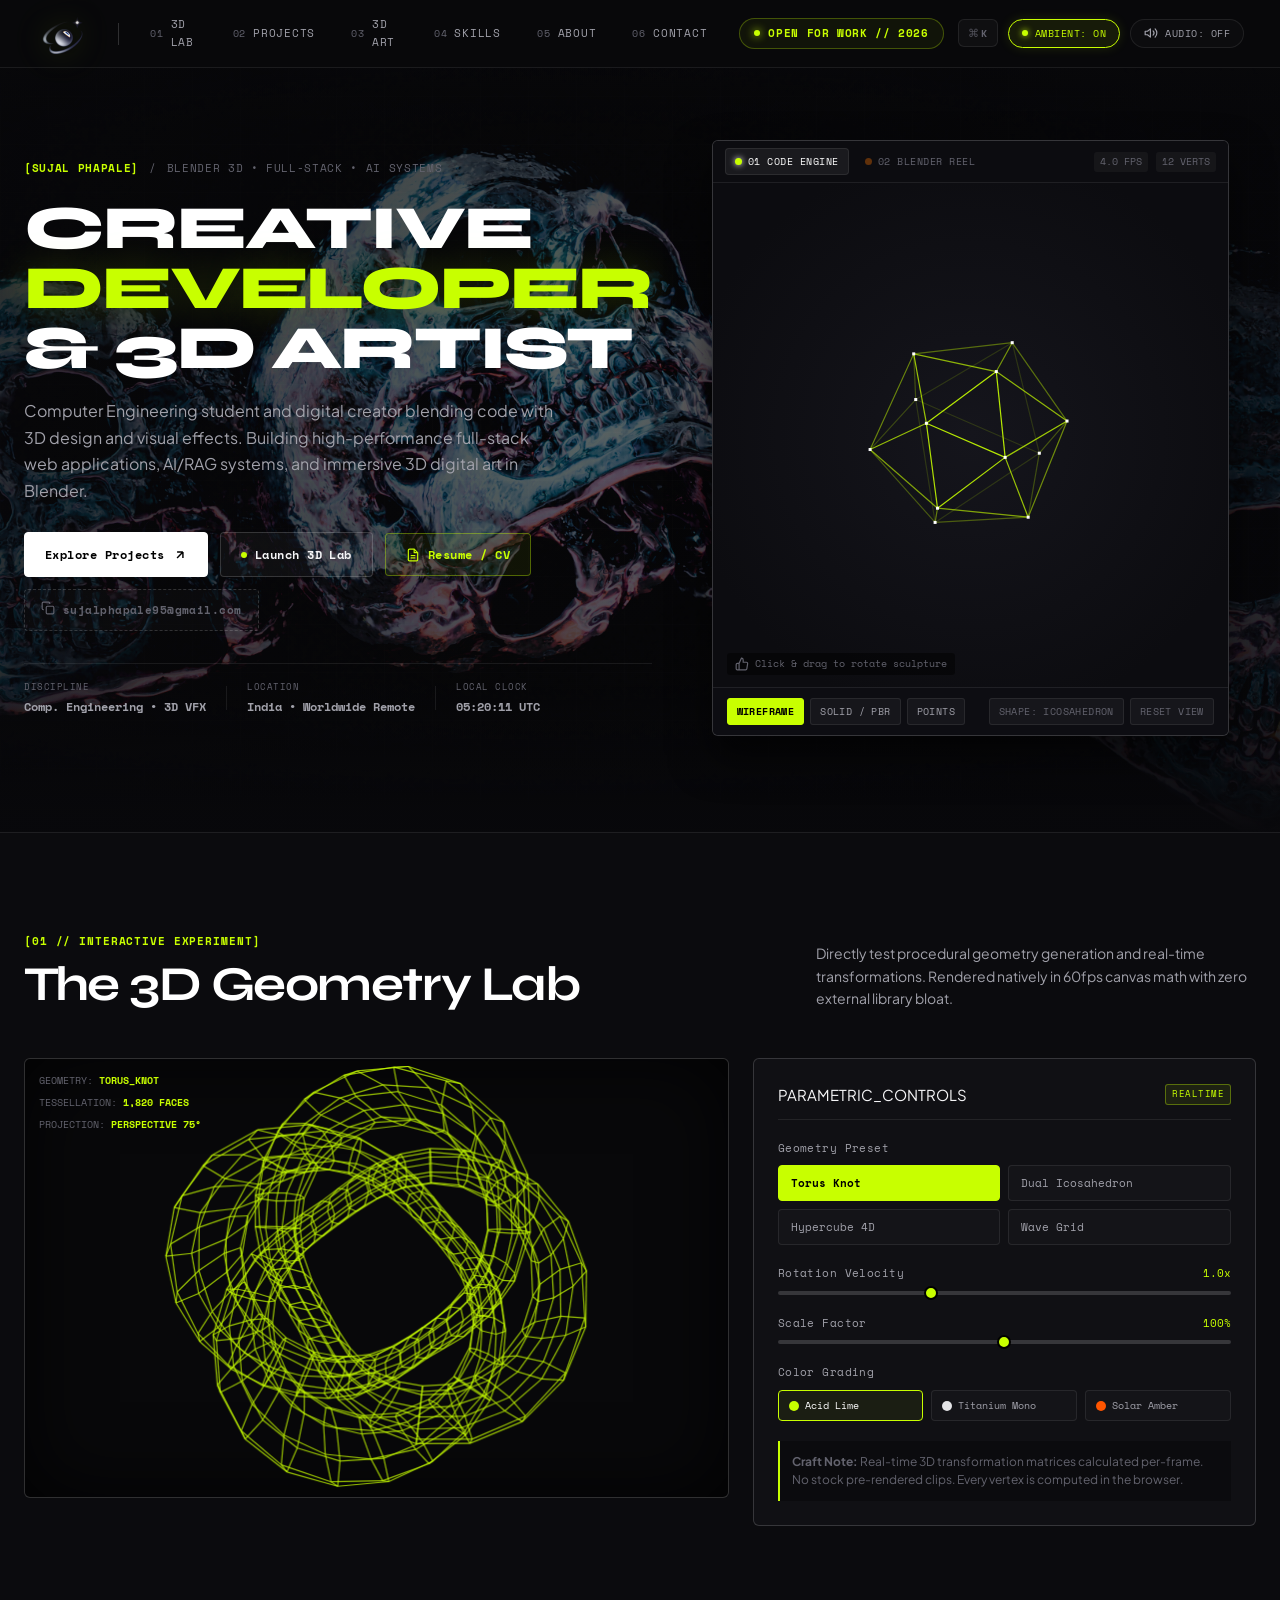
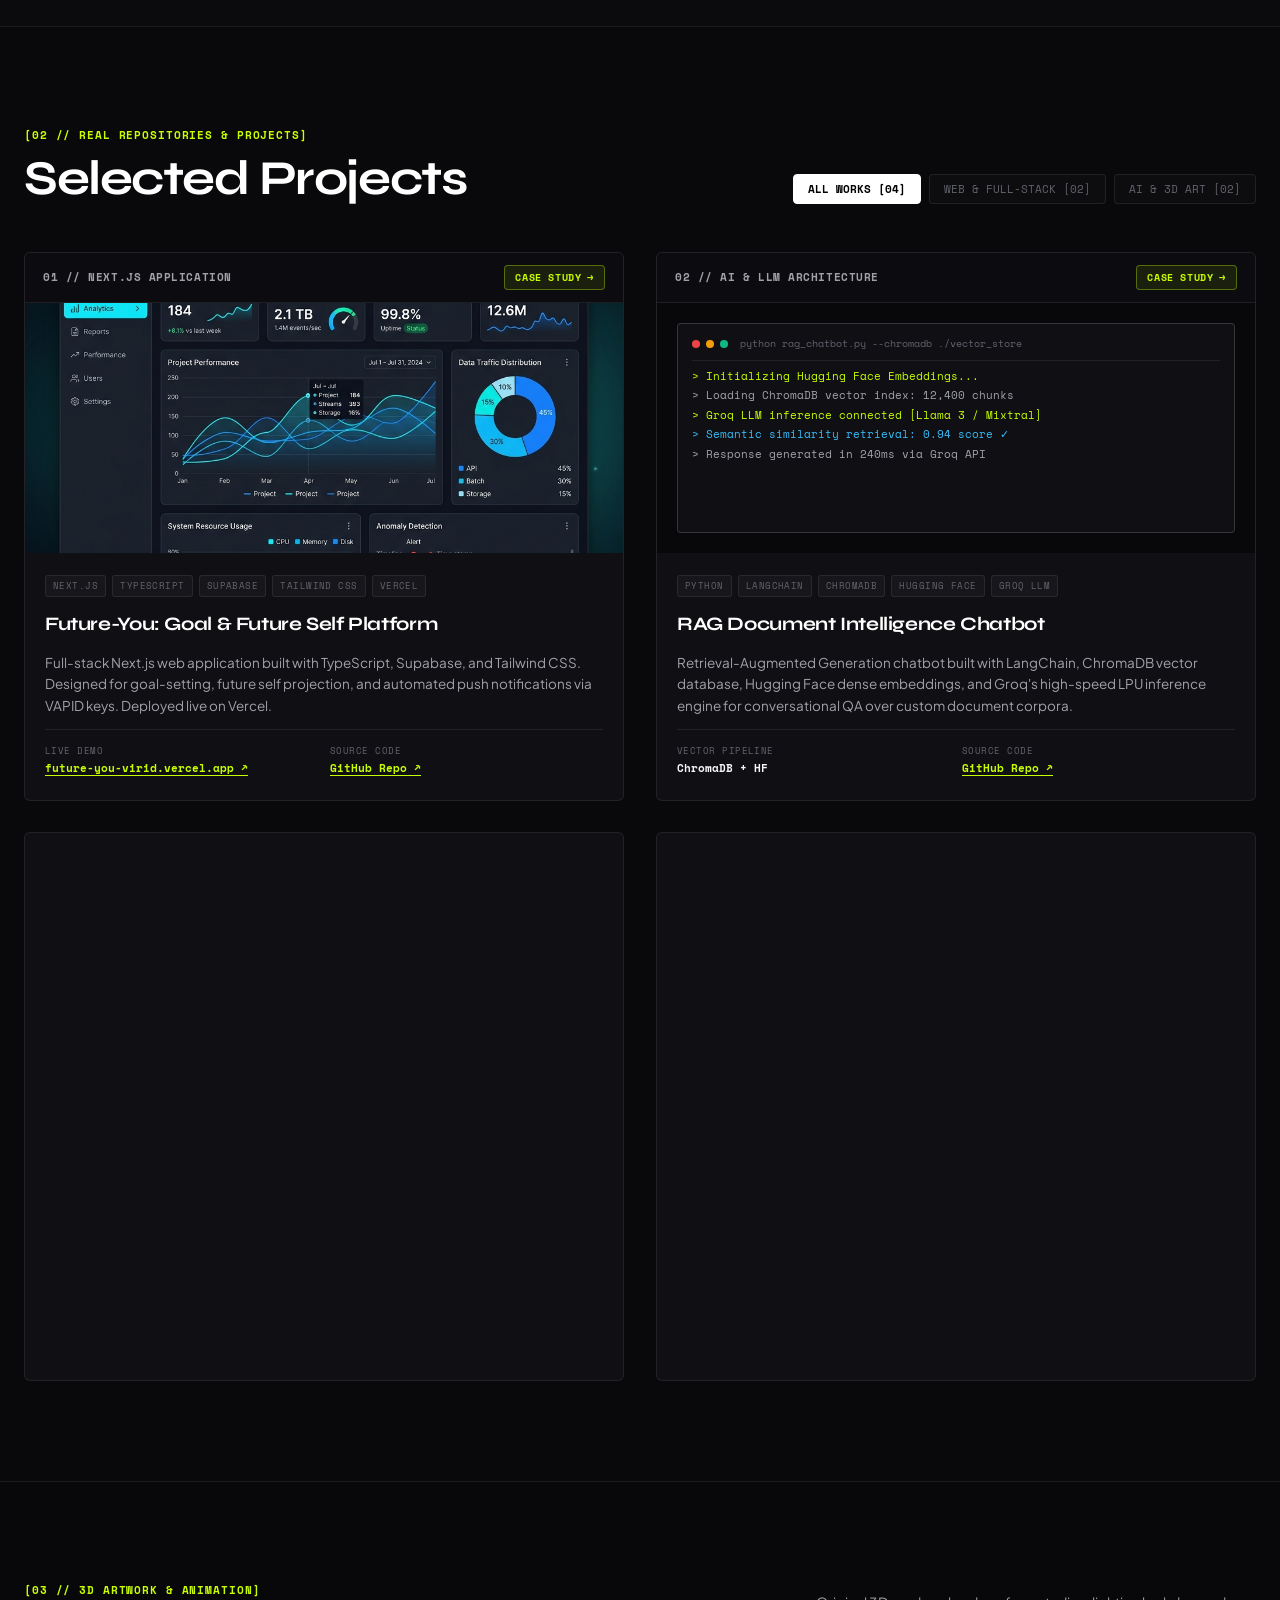
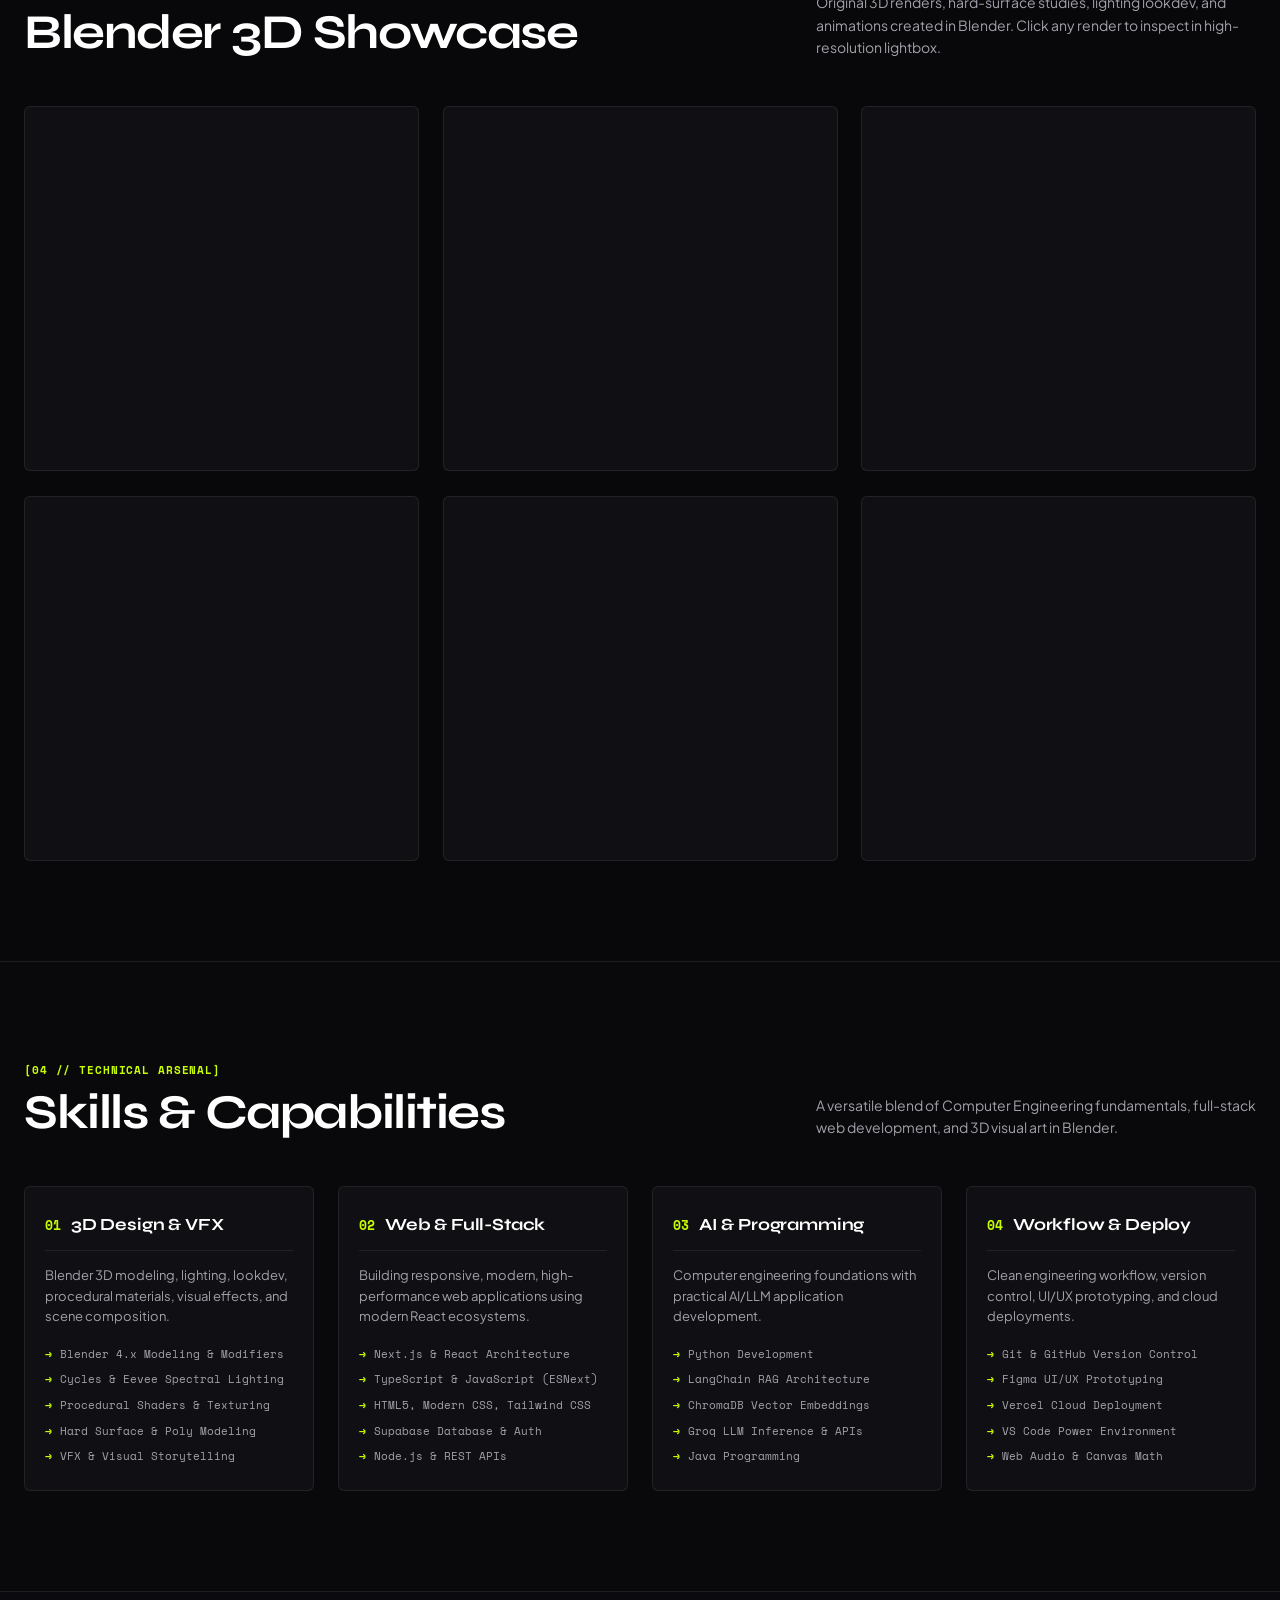
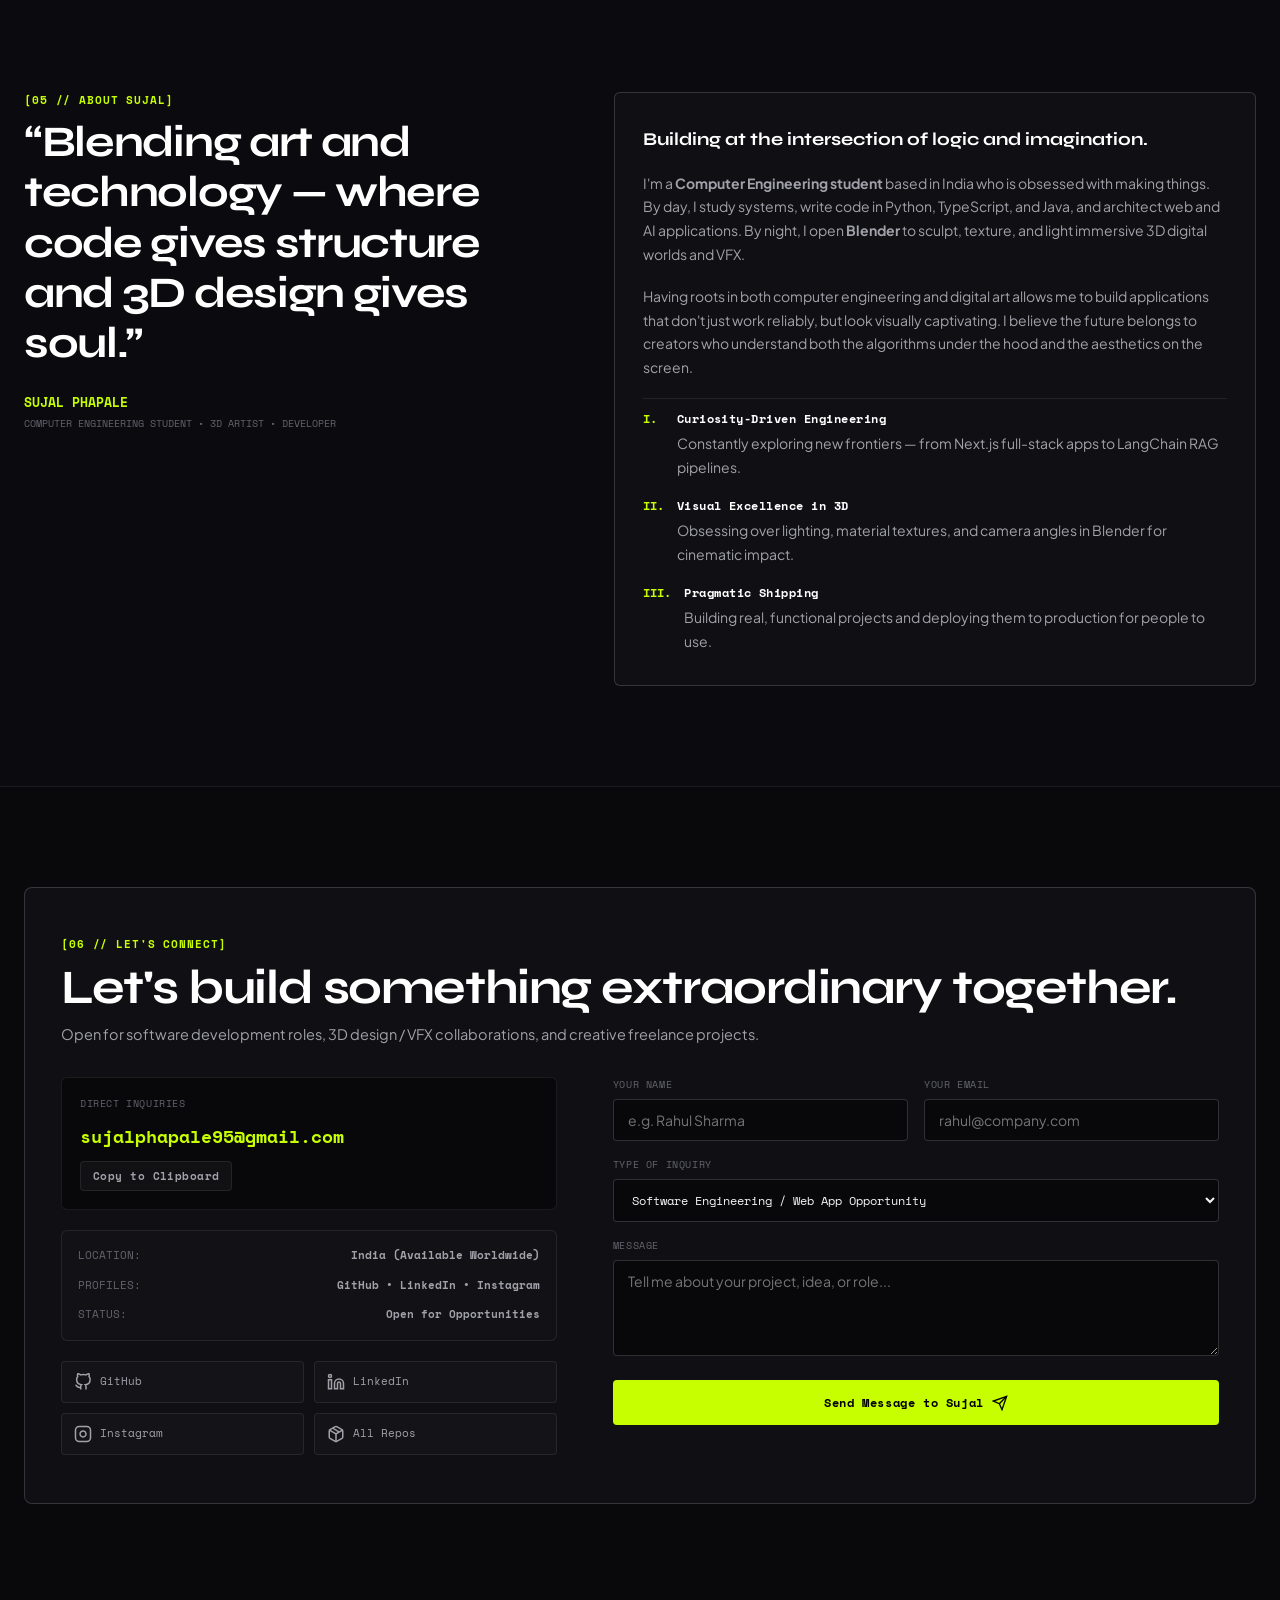
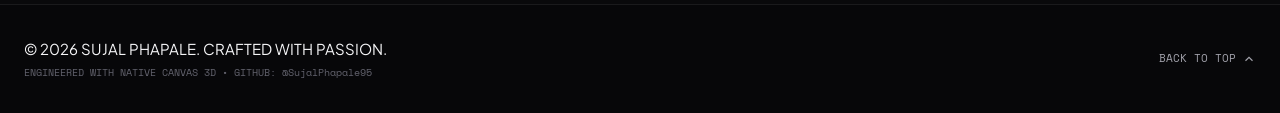
==== commit ad747fce: "fix(canvas): eliminate load stretching via ResizeObserver and instant aspect-ratio calibration" ====
--- a/index.html
+++ b/index.html
@@ -964,7 +964,7 @@
     <span class="toast-msg">Email copied to clipboard!</span>
   </div>
 
-  <script src="metallic-paint.js?v=1.0"></script>
-  <script src="script.js?v=2.4"></script>
+  <script src="metallic-paint.js?v=1.1"></script>
+  <script src="script.js?v=2.5"></script>
 </body>
 </html>
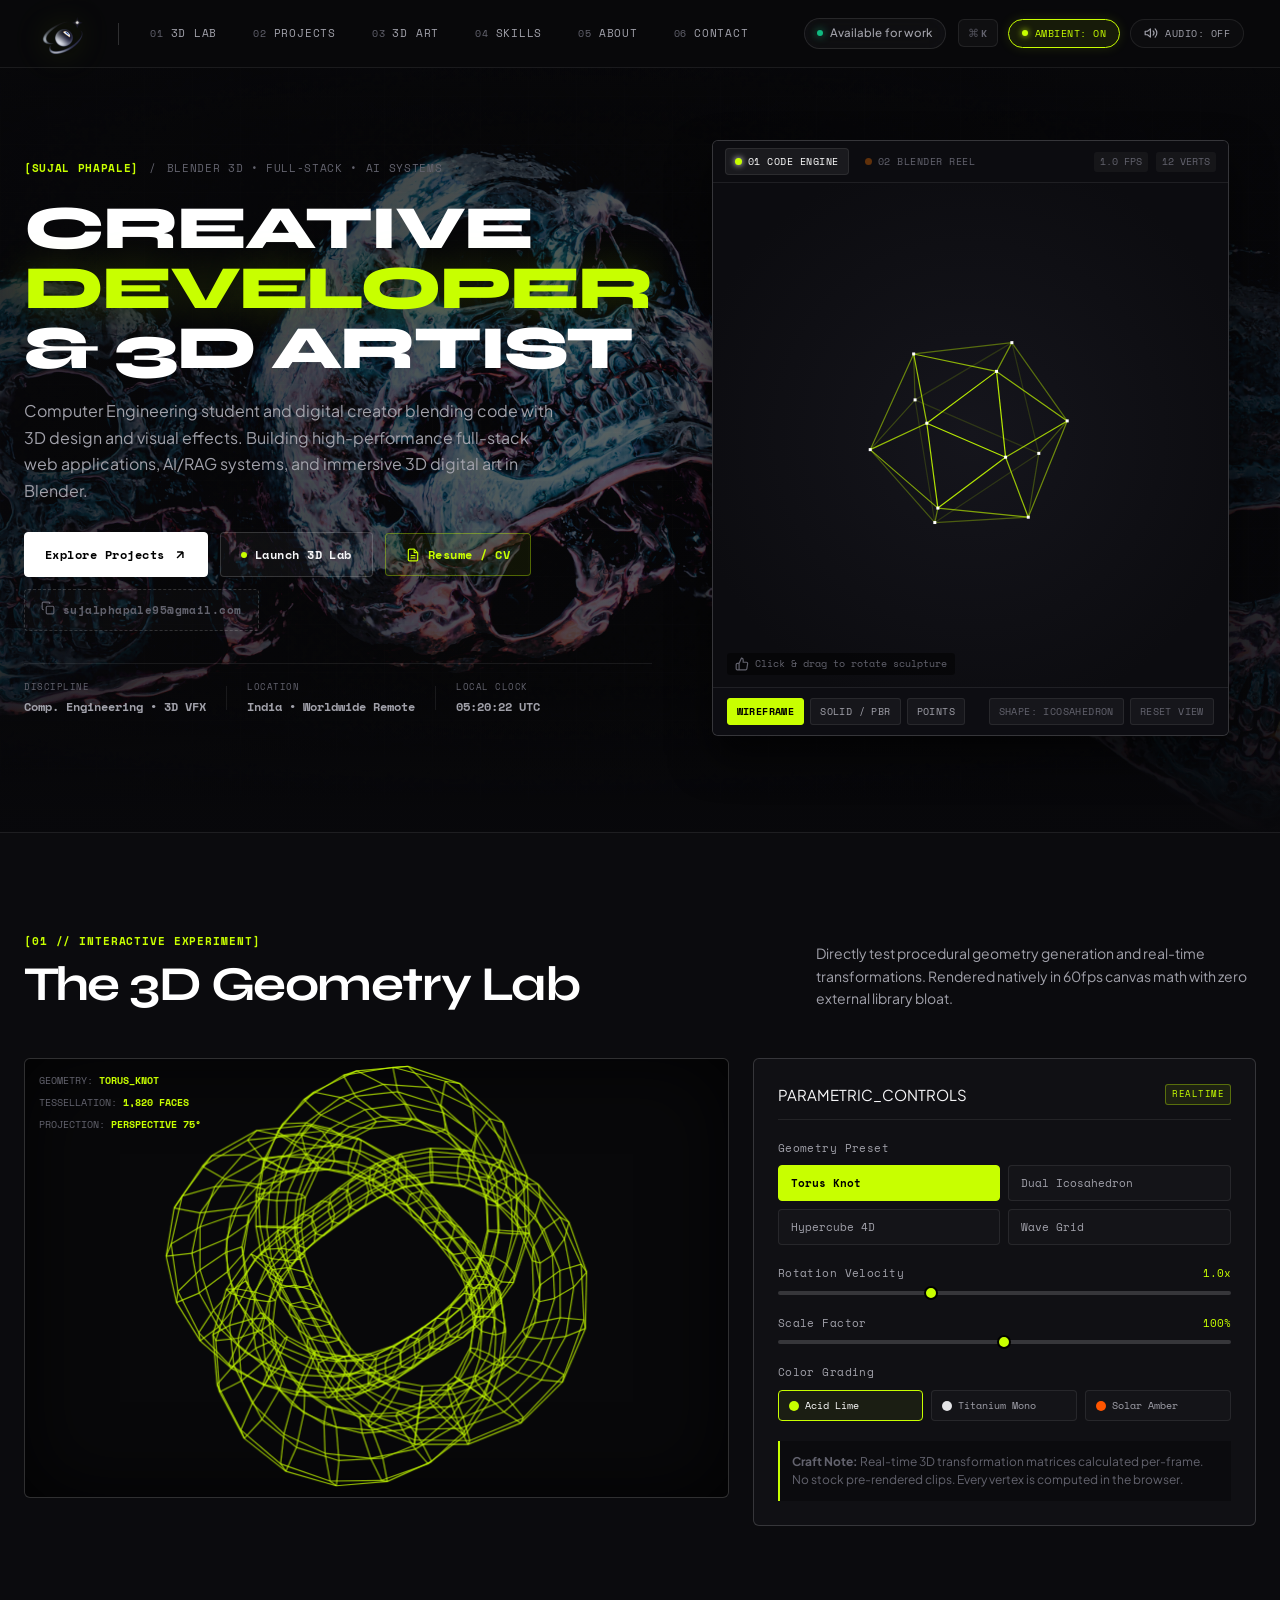
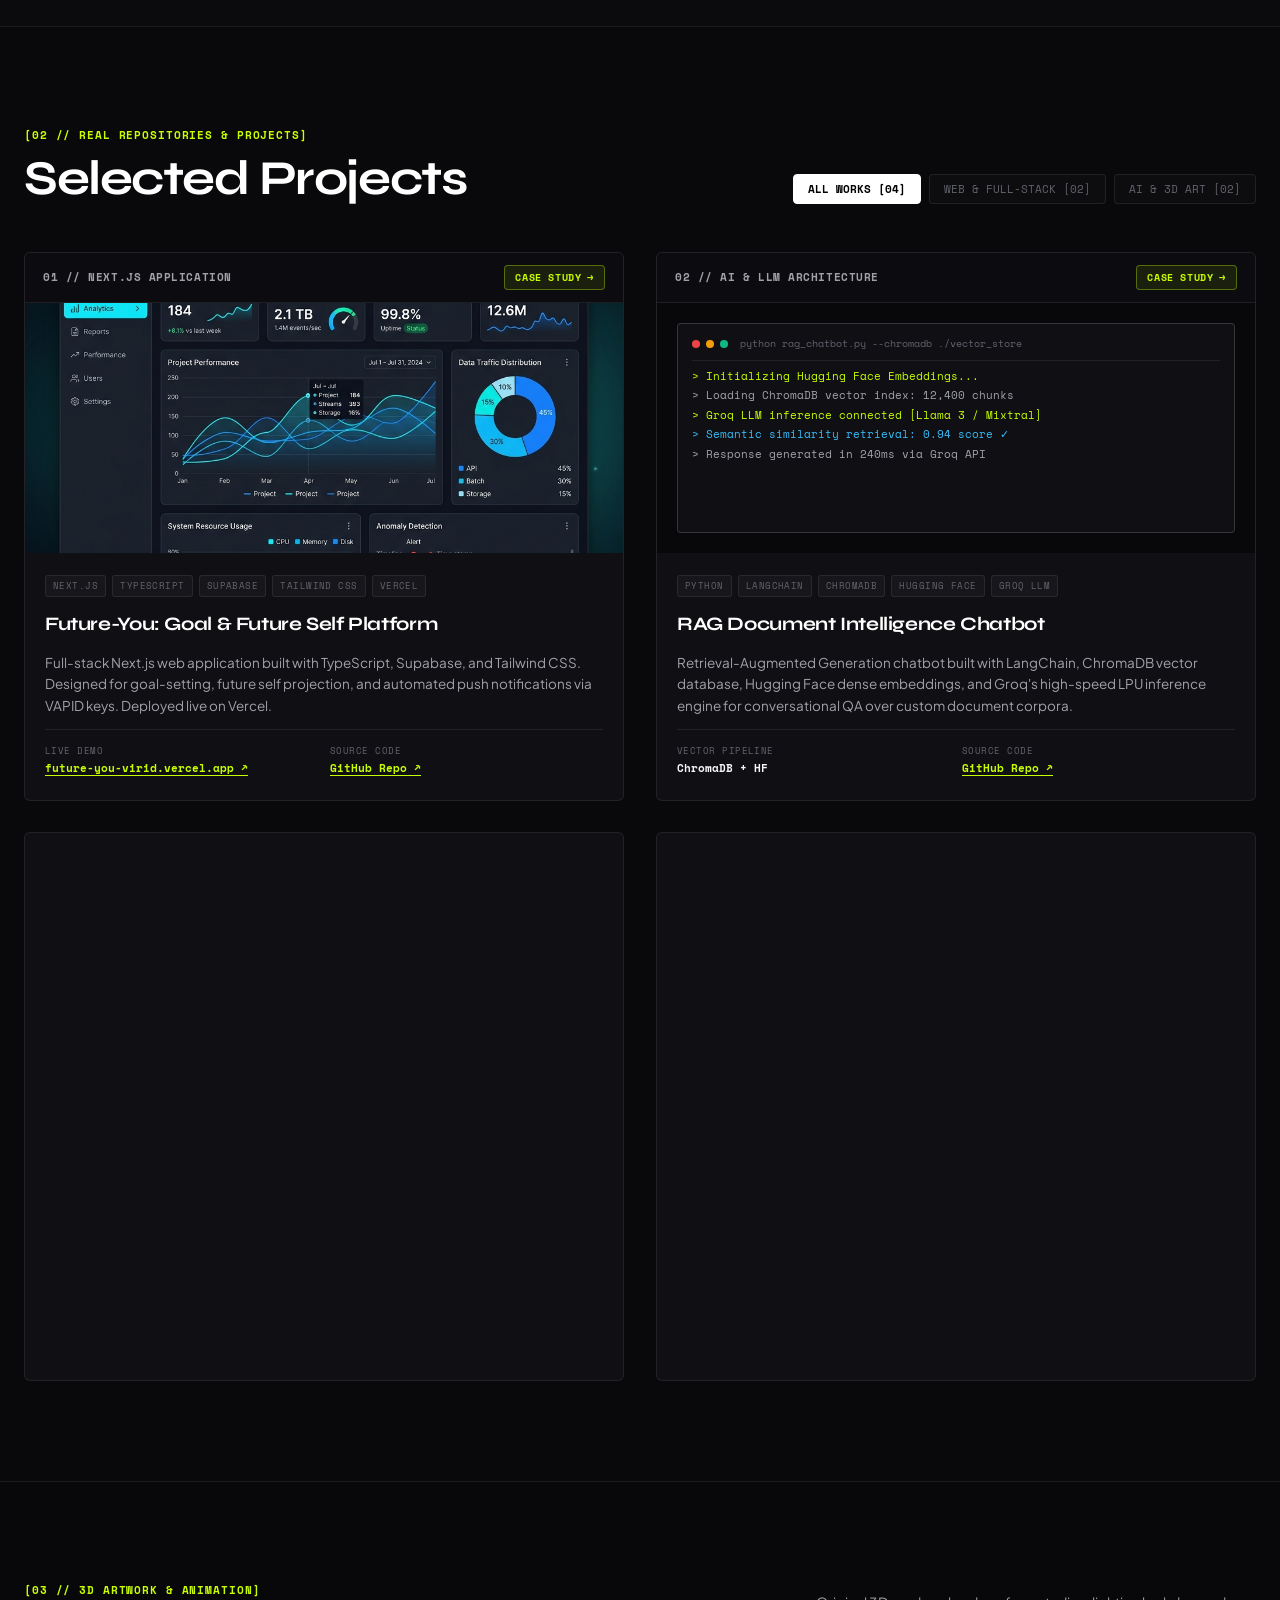
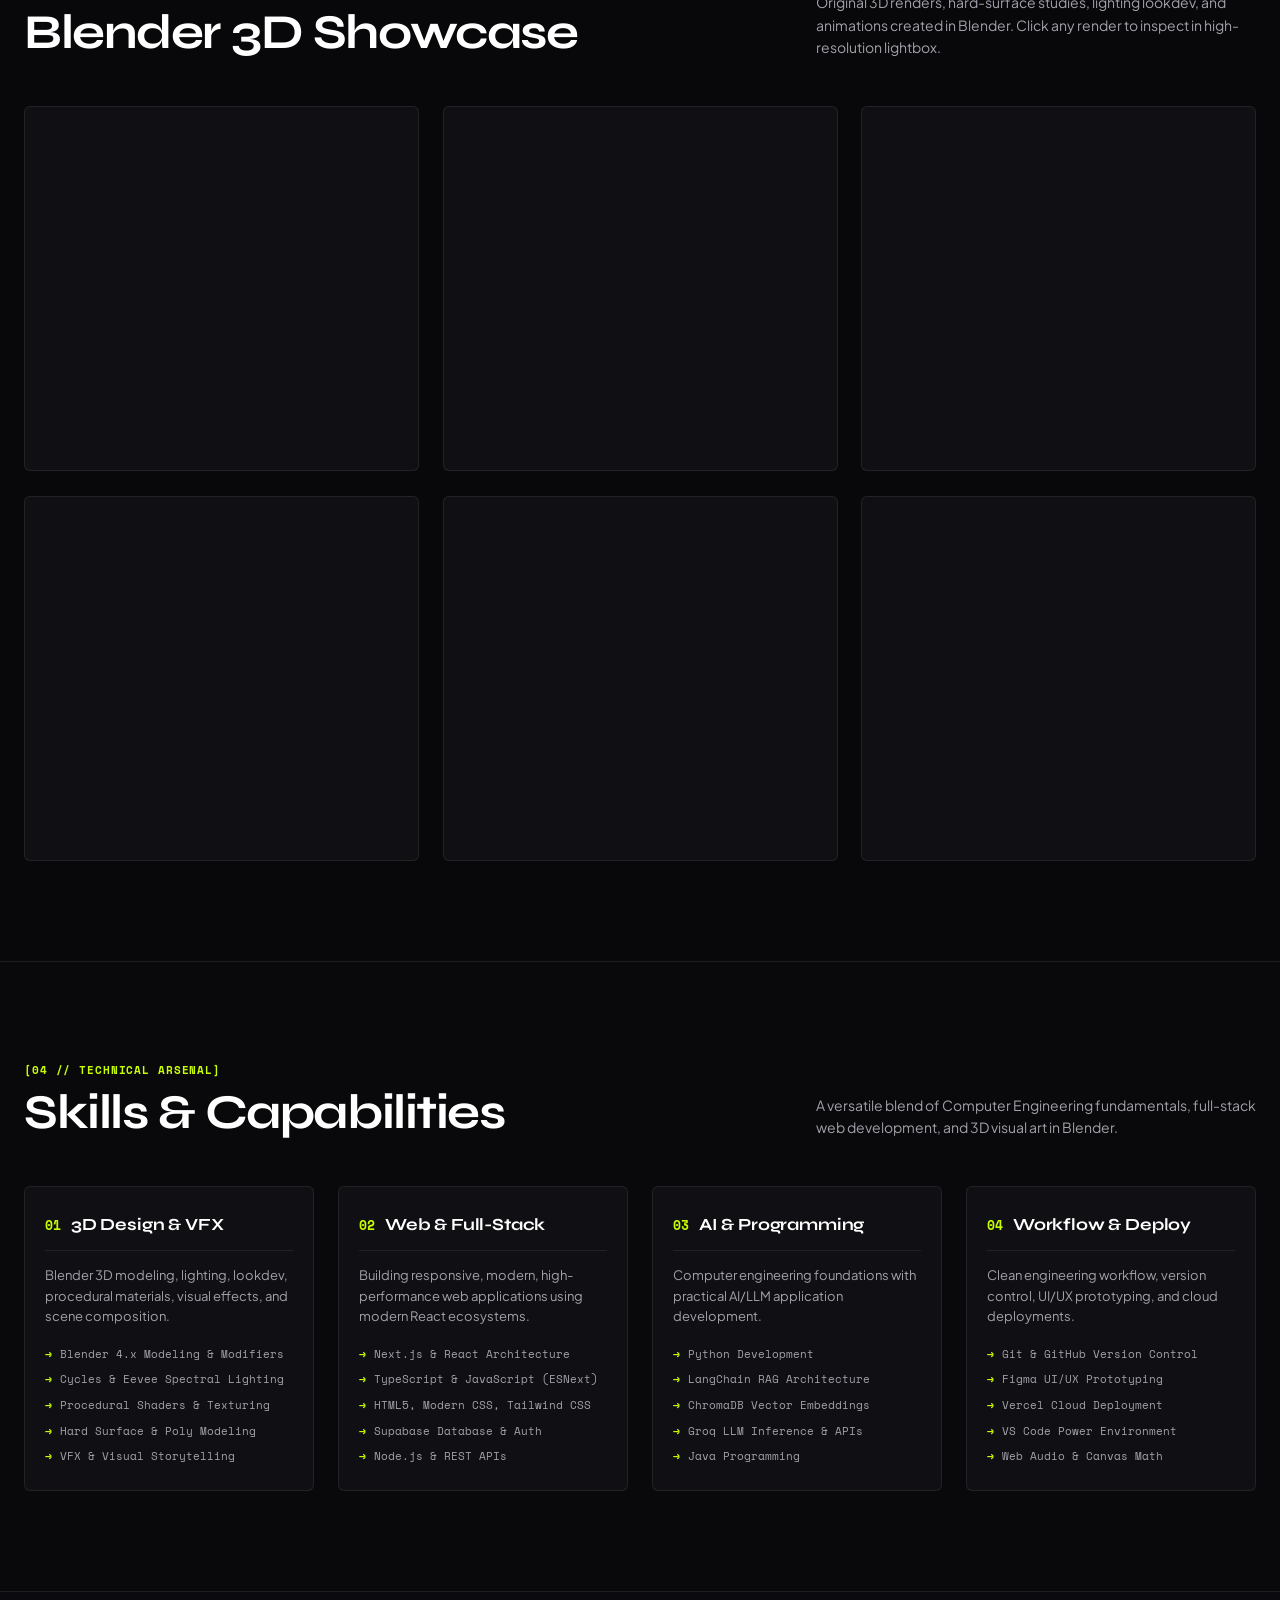
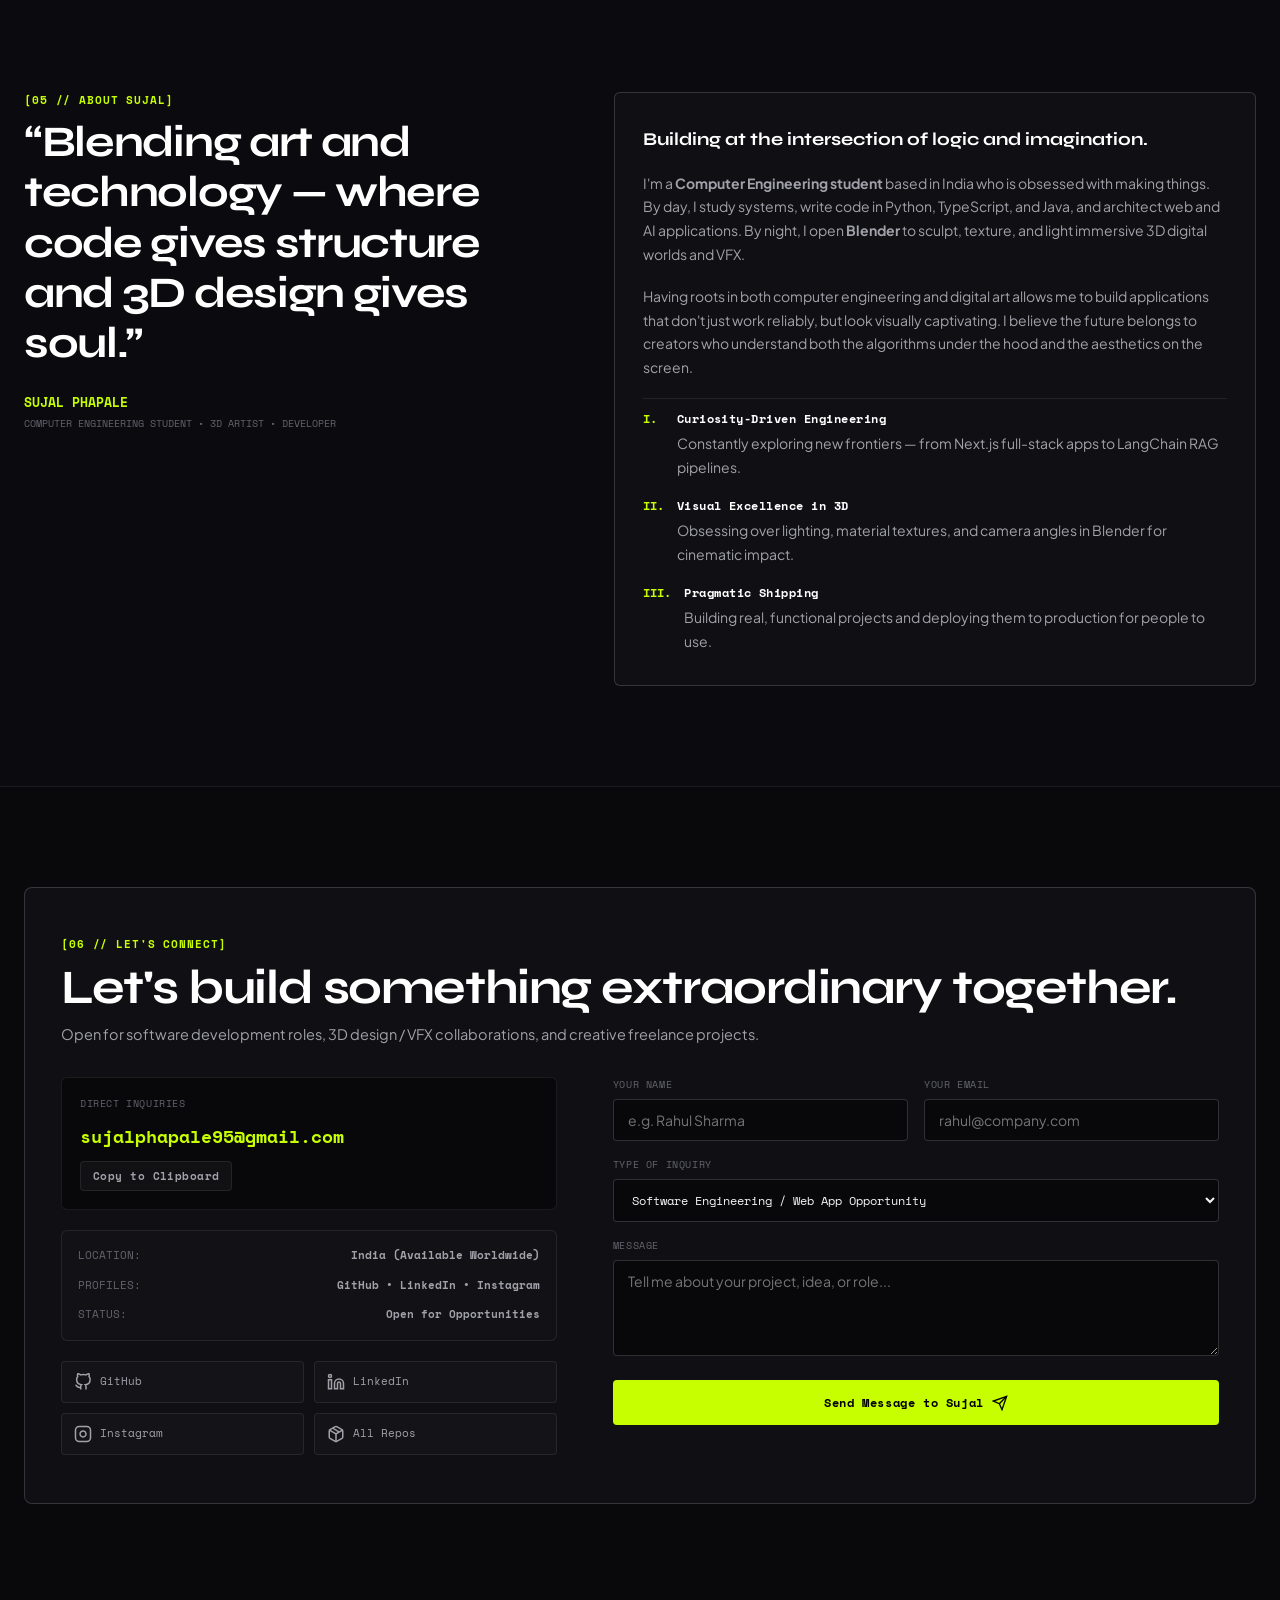
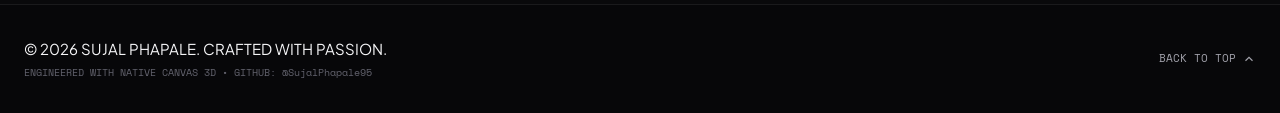
==== commit af4c0ef4: "style(masthead): redesign status capsule with sleek frosted-glass aesthetic and clean typography" ====
--- a/index.html
+++ b/index.html
@@ -25,7 +25,7 @@
   <link rel="preconnect" href="https://fonts.googleapis.com">
   <link rel="preconnect" href="https://fonts.gstatic.com" crossorigin>
   <link href="https://fonts.googleapis.com/css2?family=Plus+Jakarta+Sans:wght@300;400;500;600;700&family=Space+Mono:ital,wght@0,400;0,700;1,400&family=Syne:wght@600;700;800&display=swap" rel="stylesheet">
-  <link rel="stylesheet" href="style.css?v=2.5">
+  <link rel="stylesheet" href="style.css?v=2.6">
 </head>
 <body class="theme-dark">
   <!-- Subtle architectural background grid & grain -->
@@ -61,7 +61,7 @@
         <!-- Live Availability / Studio Status Capsule -->
         <a href="#contact" class="status-capsule" title="Currently open for select engineering roles & 3D commissions">
           <span class="capsule-dot"></span>
-          <span class="capsule-label">OPEN FOR WORK // 2026</span>
+          <span class="capsule-label">Available for work</span>
         </a>
 
         <!-- Command Palette Trigger -->
--- a/style.css
+++ b/style.css
@@ -365,26 +365,29 @@
 .status-capsule {
   display: inline-flex;
   align-items: center;
-  gap: 8px;
-  padding: 6px 14px;
-  background: rgba(200, 255, 0, 0.05);
-  border: 1px solid rgba(200, 255, 0, 0.28);
+  gap: 7px;
+  padding: 5px 12px;
+  background: rgba(255, 255, 255, 0.03);
+  border: 1px solid rgba(255, 255, 255, 0.1);
   border-radius: 9999px;
-  font-family: var(--font-mono);
-  font-size: 10.5px;
-  letter-spacing: 0.06em;
-  font-weight: 700;
-  color: var(--accent-lime);
+  font-family: var(--font-body);
+  font-size: 11.5px;
+  letter-spacing: 0.01em;
+  font-weight: 500;
+  color: var(--text-secondary);
   text-decoration: none;
   white-space: nowrap;
+  backdrop-filter: blur(12px);
+  -webkit-backdrop-filter: blur(12px);
   transition: all var(--trans-fast);
-  margin-right: 4px;
+  margin-right: 2px;
 }
 
 .status-capsule:hover {
-  background: rgba(200, 255, 0, 0.12);
-  border-color: var(--accent-lime);
-  box-shadow: 0 0 16px rgba(200, 255, 0, 0.28);
+  background: rgba(255, 255, 255, 0.07);
+  border-color: rgba(255, 255, 255, 0.22);
+  color: #ffffff;
+  box-shadow: 0 4px 14px rgba(0, 0, 0, 0.4);
   transform: translateY(-1px);
 }
 
@@ -392,10 +395,23 @@
   width: 6px;
   height: 6px;
   border-radius: 50%;
-  background: var(--accent-lime);
-  box-shadow: 0 0 8px var(--accent-lime);
-  animation: pulse-dot 2.2s infinite ease-in-out;
+  background: #10b981;
+  box-shadow: 0 0 8px rgba(16, 185, 129, 0.8);
+  animation: pulse-emerald 2.4s infinite ease-in-out;
   flex-shrink: 0;
+}
+
+@keyframes pulse-emerald {
+  0%, 100% {
+    opacity: 1;
+    transform: scale(1);
+    box-shadow: 0 0 6px rgba(16, 185, 129, 0.9);
+  }
+  50% {
+    opacity: 0.4;
+    transform: scale(0.85);
+    box-shadow: 0 0 12px rgba(16, 185, 129, 0.4);
+  }
 }
 
 .cmd-trigger-btn {
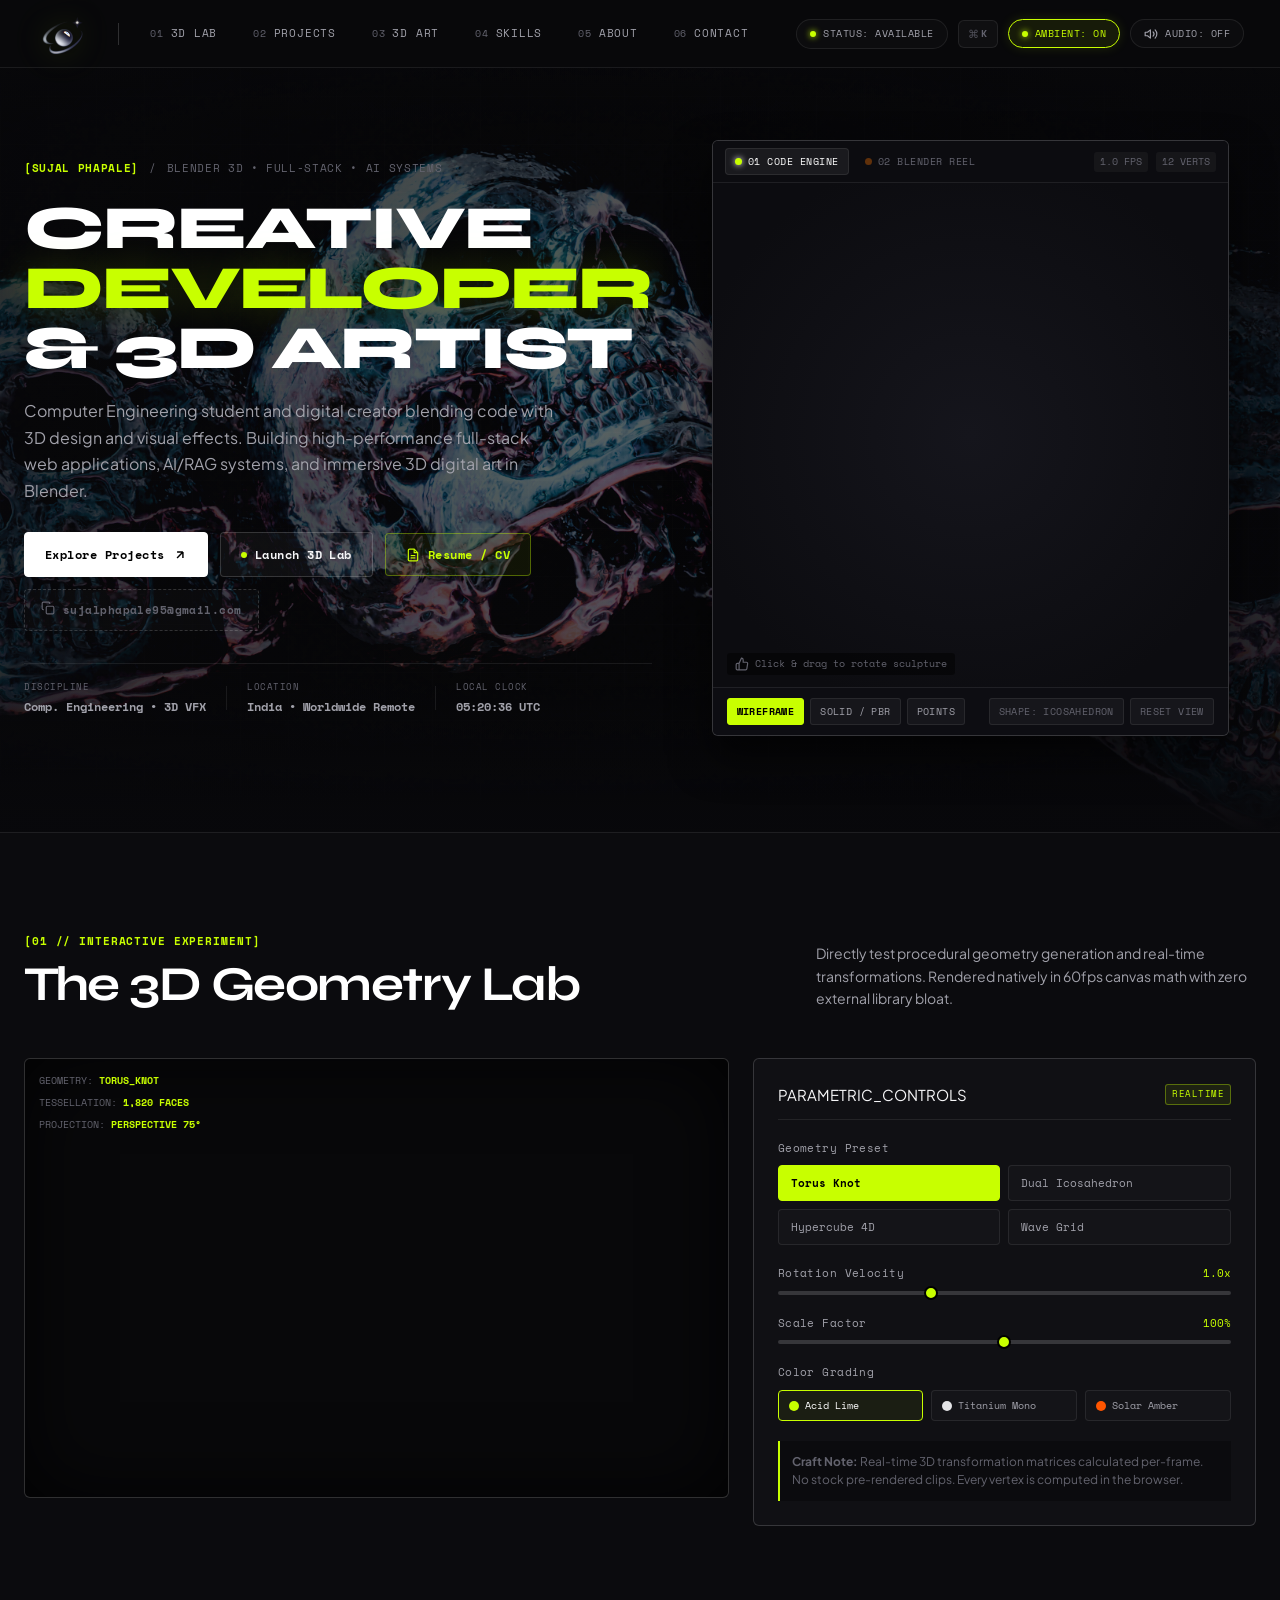
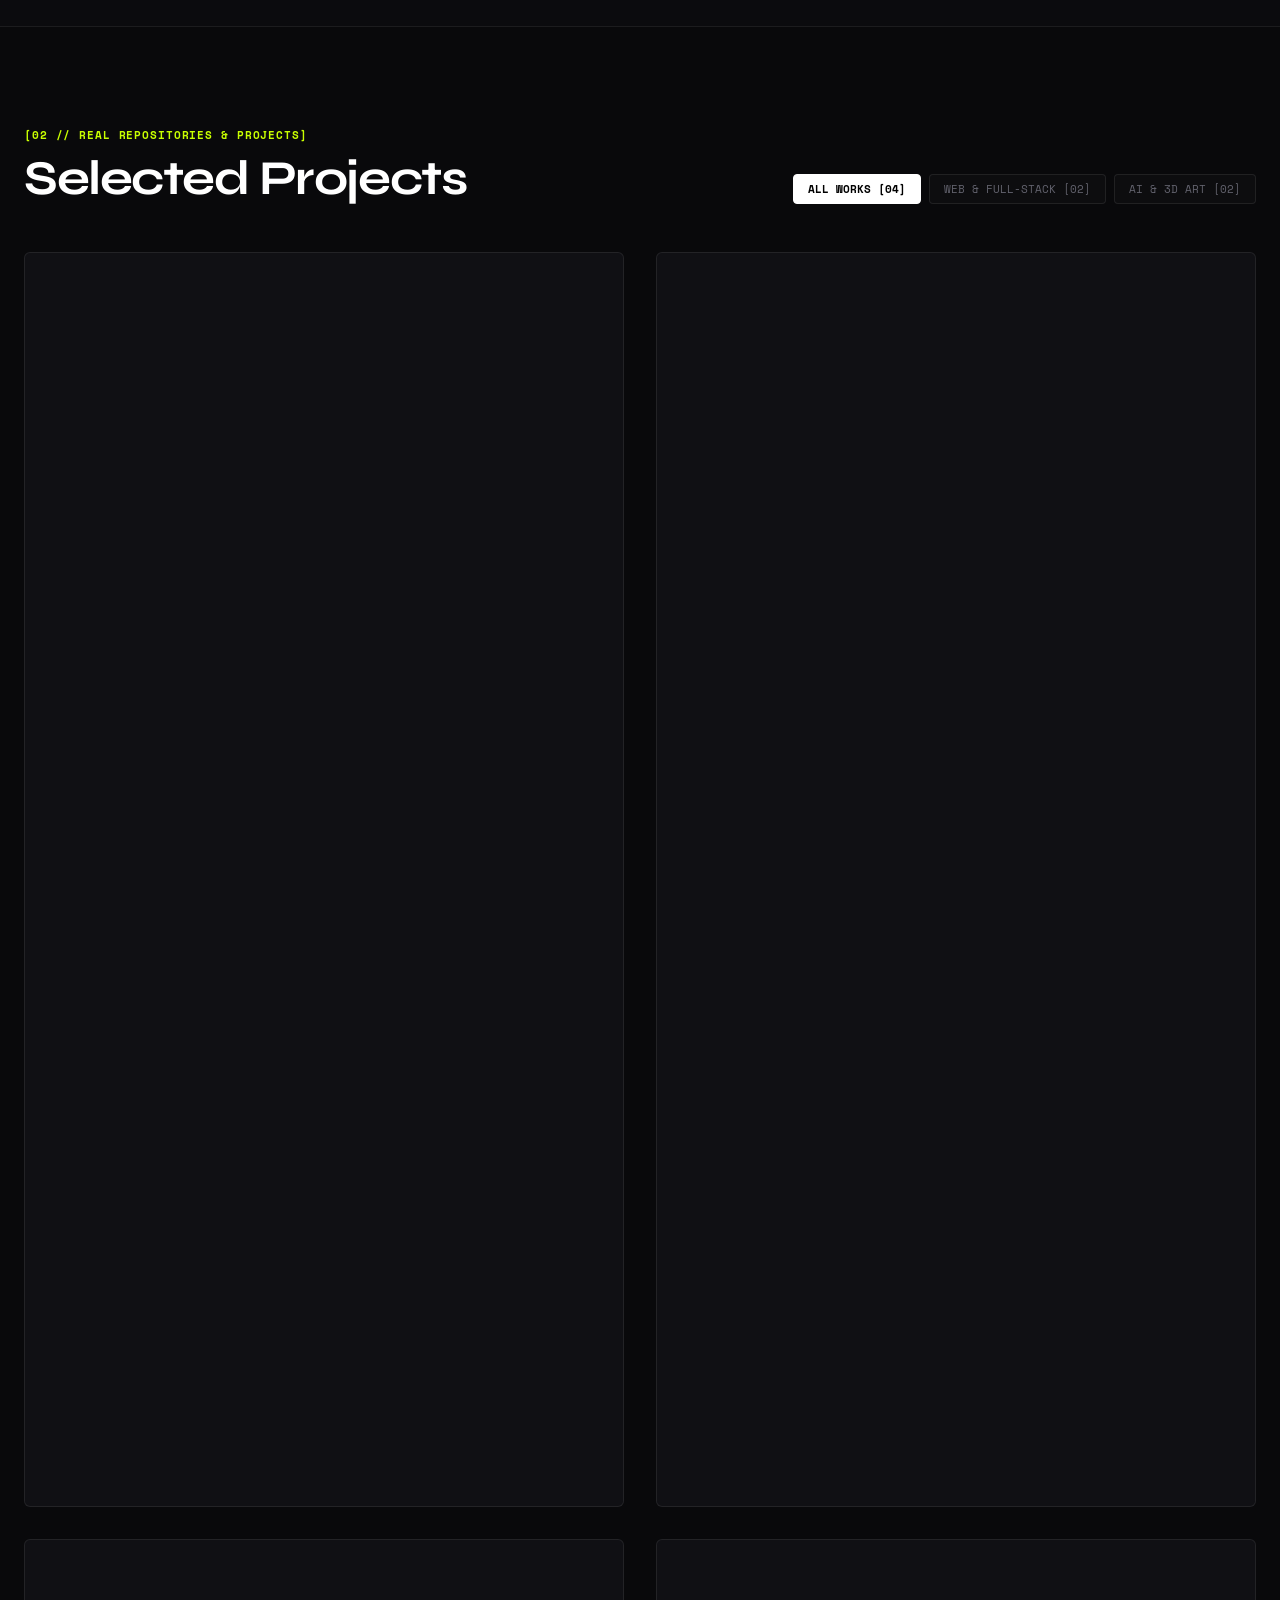
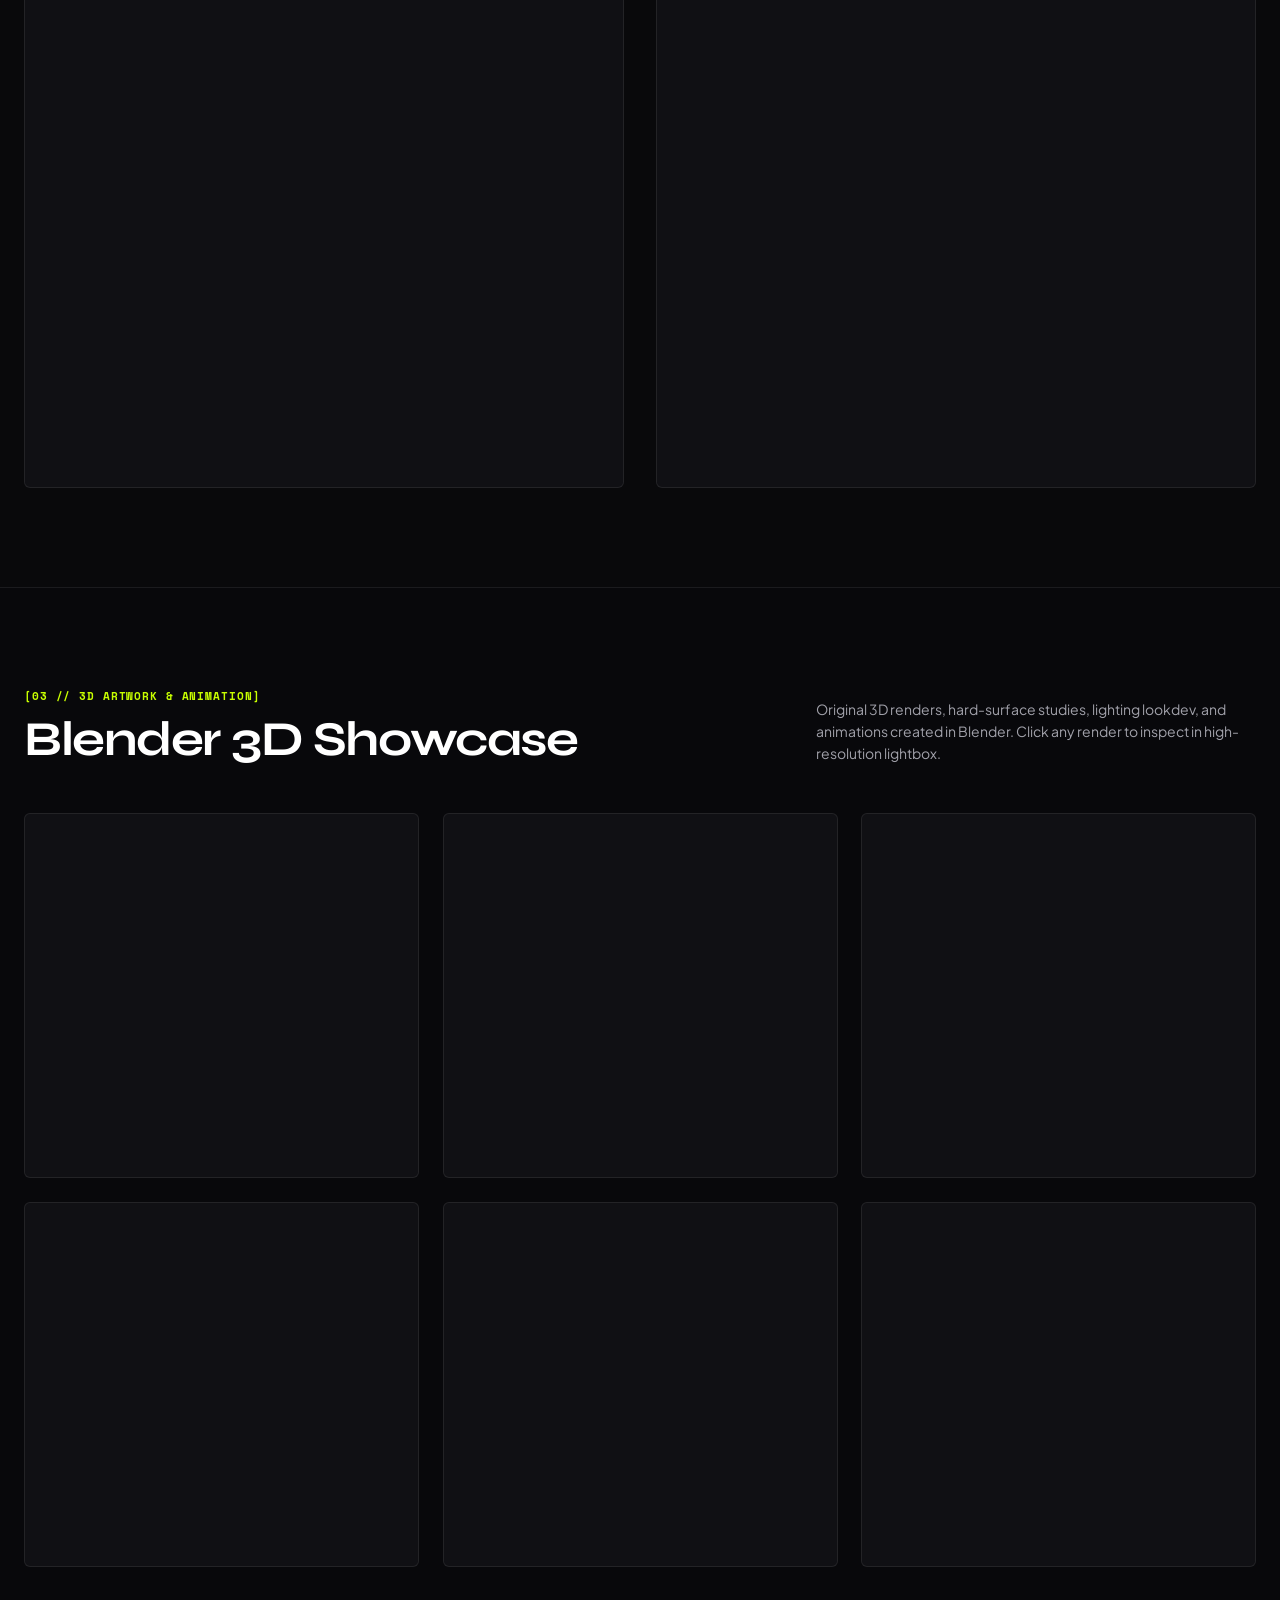
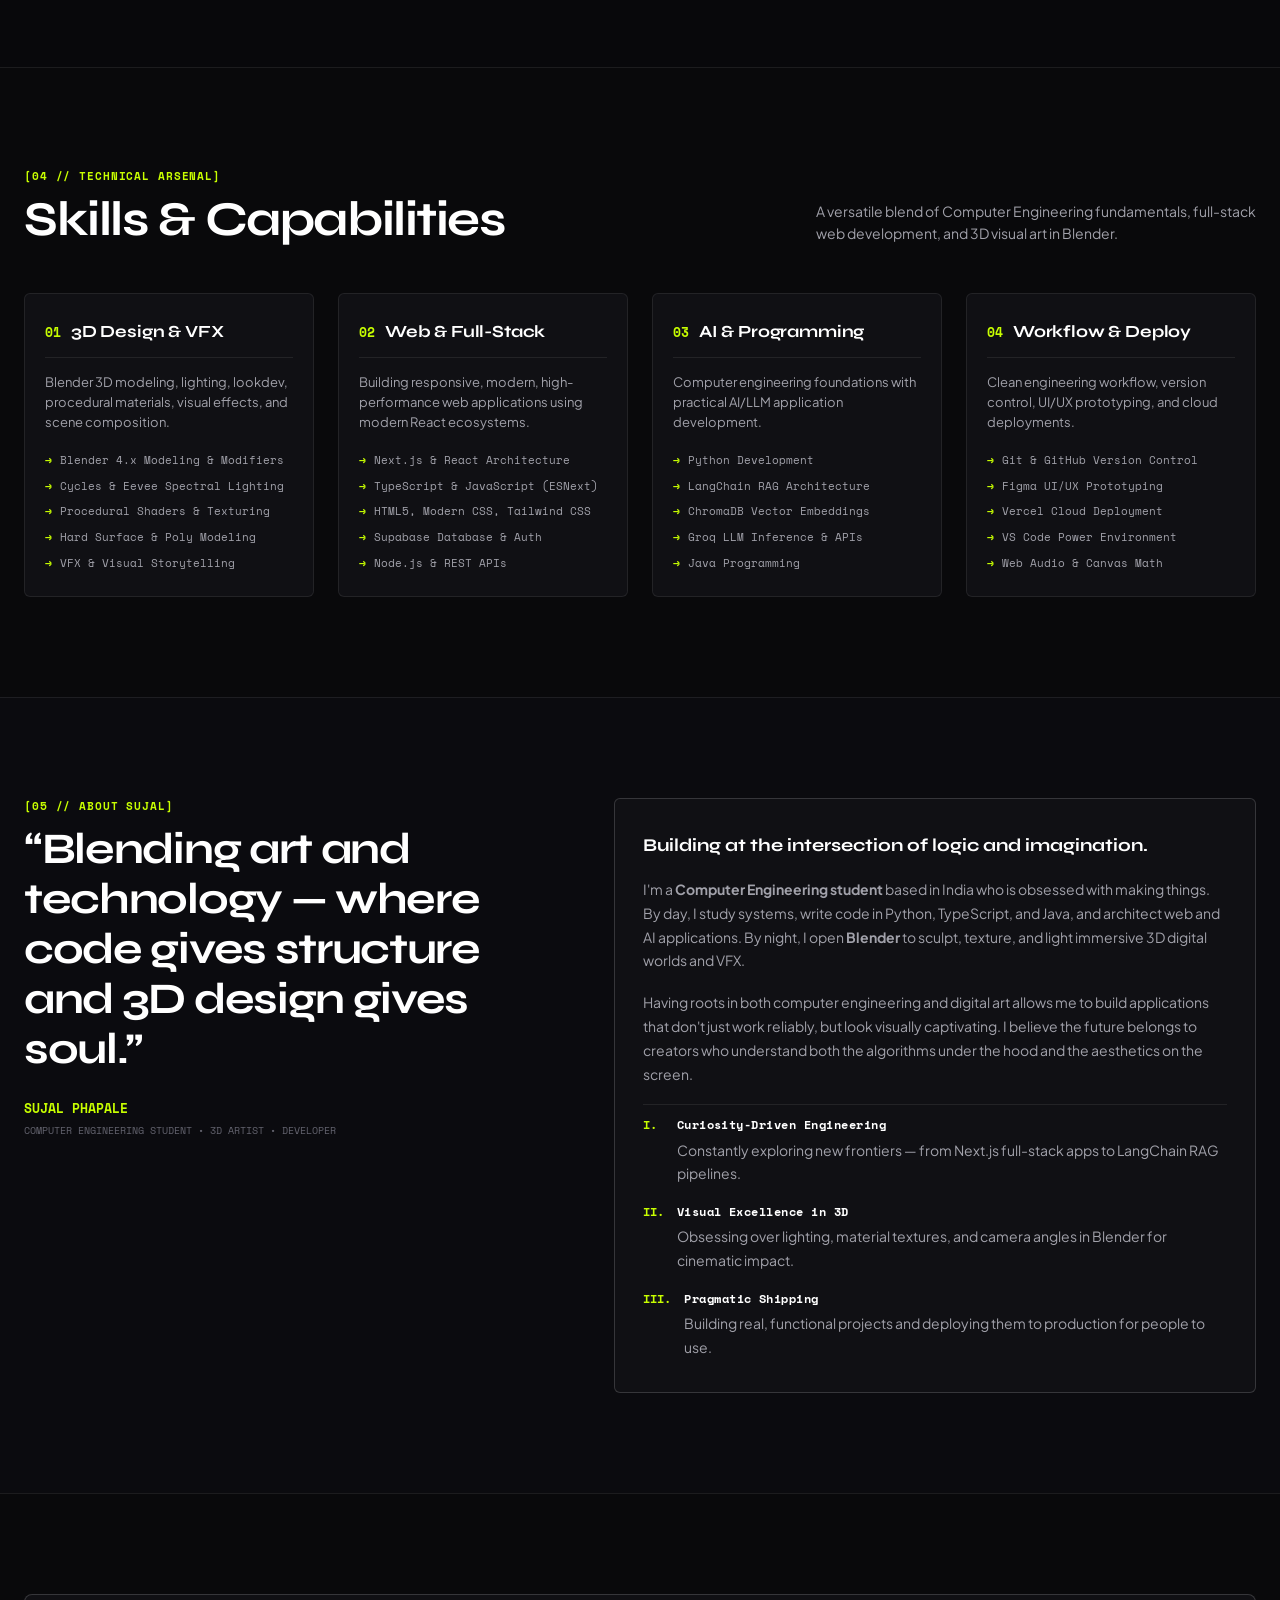
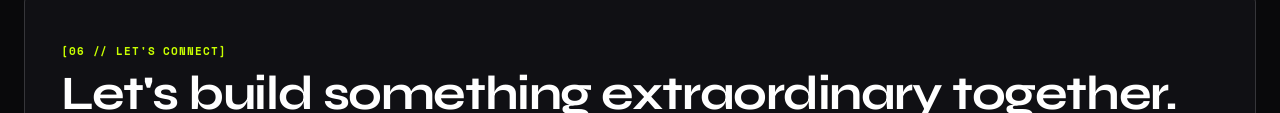
==== commit 4b6fbe16: "style(masthead): unify status pill with ambient and audio toggles in shared theme design" ====
--- a/index.html
+++ b/index.html
@@ -25,7 +25,7 @@
   <link rel="preconnect" href="https://fonts.googleapis.com">
   <link rel="preconnect" href="https://fonts.gstatic.com" crossorigin>
   <link href="https://fonts.googleapis.com/css2?family=Plus+Jakarta+Sans:wght@300;400;500;600;700&family=Space+Mono:ital,wght@0,400;0,700;1,400&family=Syne:wght@600;700;800&display=swap" rel="stylesheet">
-  <link rel="stylesheet" href="style.css?v=2.6">
+  <link rel="stylesheet" href="style.css?v=2.7">
 </head>
 <body class="theme-dark">
   <!-- Subtle architectural background grid & grain -->
@@ -58,10 +58,10 @@
       </nav>
 
       <div class="masthead-actions">
-        <!-- Live Availability / Studio Status Capsule -->
-        <a href="#contact" class="status-capsule" title="Currently open for select engineering roles & 3D commissions">
-          <span class="capsule-dot"></span>
-          <span class="capsule-label">Available for work</span>
+        <!-- Live Studio Status Pill matching ambient and audio toggles -->
+        <a href="#contact" class="status-toggle" title="Currently open for select engineering roles & 3D commissions">
+          <span class="status-indicator-dot-nav"></span>
+          <span>STATUS: AVAILABLE</span>
         </a>
 
         <!-- Command Palette Trigger -->
--- a/style.css
+++ b/style.css
@@ -362,90 +362,7 @@
   flex-shrink: 0;
 }
 
-.status-capsule {
-  display: inline-flex;
-  align-items: center;
-  gap: 7px;
-  padding: 5px 12px;
-  background: rgba(255, 255, 255, 0.03);
-  border: 1px solid rgba(255, 255, 255, 0.1);
-  border-radius: 9999px;
-  font-family: var(--font-body);
-  font-size: 11.5px;
-  letter-spacing: 0.01em;
-  font-weight: 500;
-  color: var(--text-secondary);
-  text-decoration: none;
-  white-space: nowrap;
-  backdrop-filter: blur(12px);
-  -webkit-backdrop-filter: blur(12px);
-  transition: all var(--trans-fast);
-  margin-right: 2px;
-}
-
-.status-capsule:hover {
-  background: rgba(255, 255, 255, 0.07);
-  border-color: rgba(255, 255, 255, 0.22);
-  color: #ffffff;
-  box-shadow: 0 4px 14px rgba(0, 0, 0, 0.4);
-  transform: translateY(-1px);
-}
-
-.status-capsule .capsule-dot {
-  width: 6px;
-  height: 6px;
-  border-radius: 50%;
-  background: #10b981;
-  box-shadow: 0 0 8px rgba(16, 185, 129, 0.8);
-  animation: pulse-emerald 2.4s infinite ease-in-out;
-  flex-shrink: 0;
-}
-
-@keyframes pulse-emerald {
-  0%, 100% {
-    opacity: 1;
-    transform: scale(1);
-    box-shadow: 0 0 6px rgba(16, 185, 129, 0.9);
-  }
-  50% {
-    opacity: 0.4;
-    transform: scale(0.85);
-    box-shadow: 0 0 12px rgba(16, 185, 129, 0.4);
-  }
-}
-
-.cmd-trigger-btn {
-  display: inline-flex;
-  align-items: center;
-  gap: 2px;
-  padding: 5px 9px;
-  font-family: var(--font-mono);
-  font-size: 11px;
-  letter-spacing: 0.04em;
-  color: var(--text-muted);
-  border: 1px solid var(--border-subtle);
-  border-radius: 6px;
-  background: rgba(255, 255, 255, 0.03);
-  cursor: pointer;
-  transition: all var(--trans-fast);
-}
-
-.cmd-trigger-btn:hover {
-  color: var(--accent-lime);
-  border-color: var(--accent-lime);
-  background: rgba(200, 255, 0, 0.06);
-}
-
-.cmd-key-symbol {
-  font-size: 11px;
-  opacity: 0.8;
-}
-
-.cmd-key-letter {
-  font-weight: 700;
-  font-size: 10px;
-}
-
+.status-toggle,
 .sound-toggle,
 .ambient-toggle {
   display: inline-flex;
@@ -459,15 +376,58 @@
   border: 1px solid var(--border-subtle);
   border-radius: 9999px;
   background: rgba(255, 255, 255, 0.02);
+  text-decoration: none;
   cursor: pointer;
   transition: all var(--trans-fast);
 }
 
+.status-toggle:hover,
 .sound-toggle:hover,
 .ambient-toggle:hover {
   color: var(--text-primary);
   border-color: var(--border-strong);
   background: rgba(255, 255, 255, 0.05);
+}
+
+.status-indicator-dot-nav {
+  width: 6px;
+  height: 6px;
+  border-radius: 50%;
+  background: var(--accent-lime);
+  box-shadow: 0 0 6px var(--accent-lime);
+  animation: pulse-dot 2.4s infinite ease-in-out;
+}
+
+.cmd-trigger-btn {
+  display: inline-flex;
+  align-items: center;
+  gap: 2px;
+  padding: 5px 9px;
+  font-family: var(--font-mono);
+  font-size: 11px;
+  letter-spacing: 0.04em;
+  color: var(--text-muted);
+  border: 1px solid var(--border-subtle);
+  border-radius: 6px;
+  background: rgba(255, 255, 255, 0.03);
+  cursor: pointer;
+  transition: all var(--trans-fast);
+}
+
+.cmd-trigger-btn:hover {
+  color: var(--accent-lime);
+  border-color: var(--accent-lime);
+  background: rgba(200, 255, 0, 0.06);
+}
+
+.cmd-key-symbol {
+  font-size: 11px;
+  opacity: 0.8;
+}
+
+.cmd-key-letter {
+  font-weight: 700;
+  font-size: 10px;
 }
 
 .sound-toggle.active,
@@ -2169,19 +2129,13 @@
   .masthead-nav .nav-menu {
     gap: 16px;
   }
-  .status-capsule .capsule-label {
+  .status-toggle {
     display: none;
-  }
-  .status-capsule {
-    padding: 6px 9px;
   }
 }
 
 @media (max-width: 980px) {
   .sound-label {
-    display: none;
-  }
-  .status-capsule {
     display: none;
   }
 }
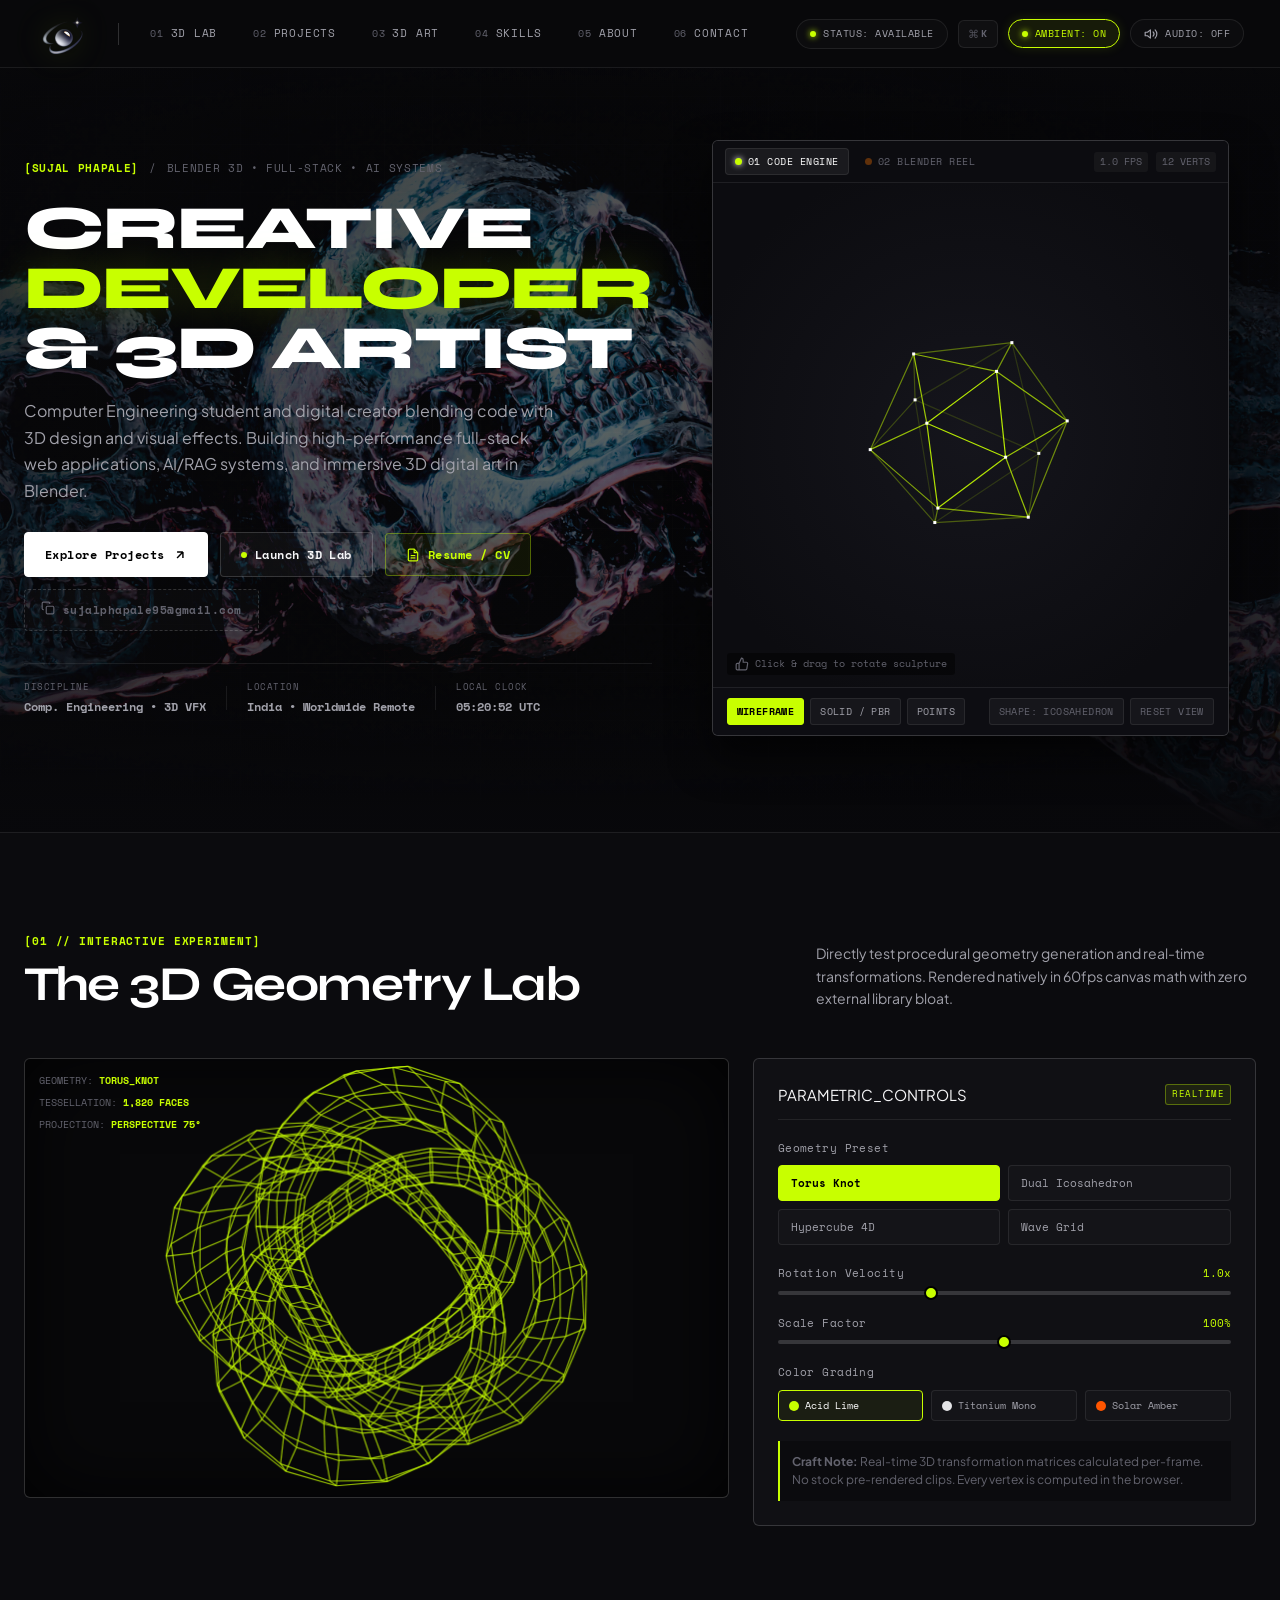
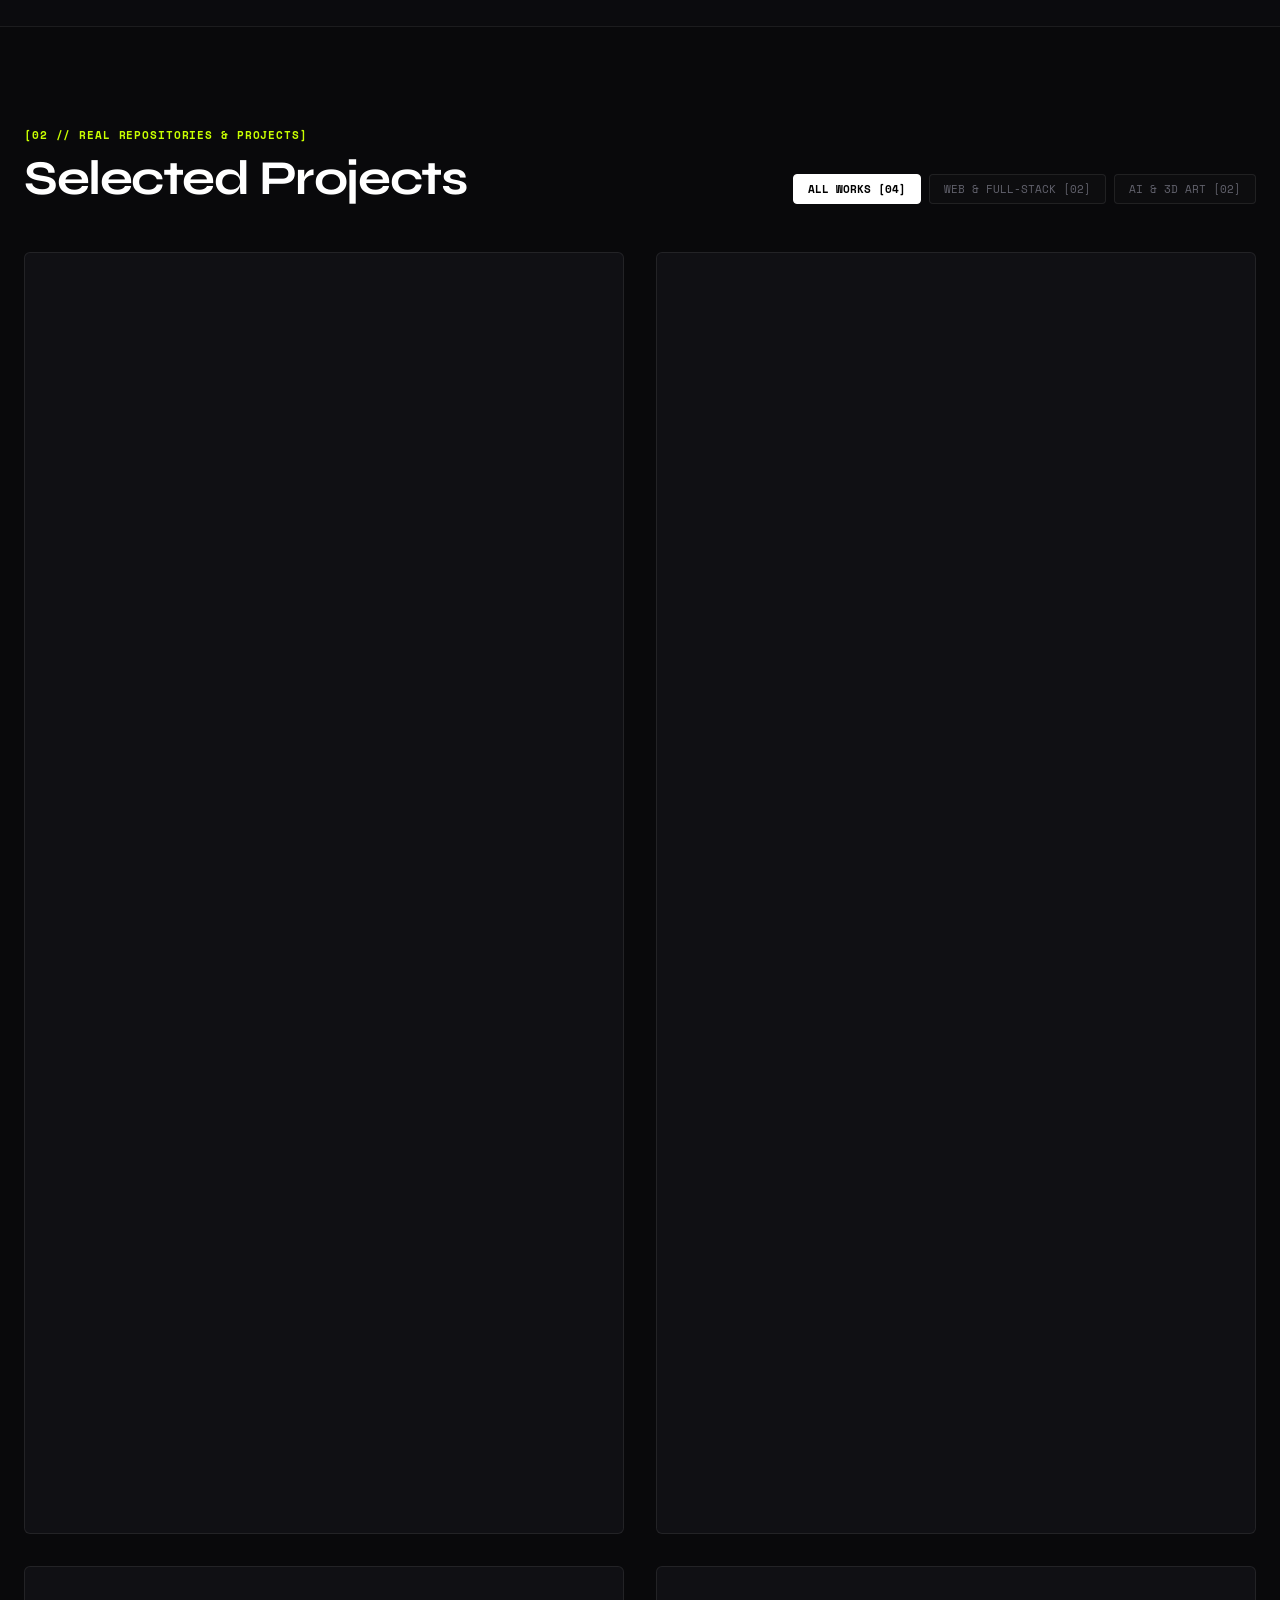
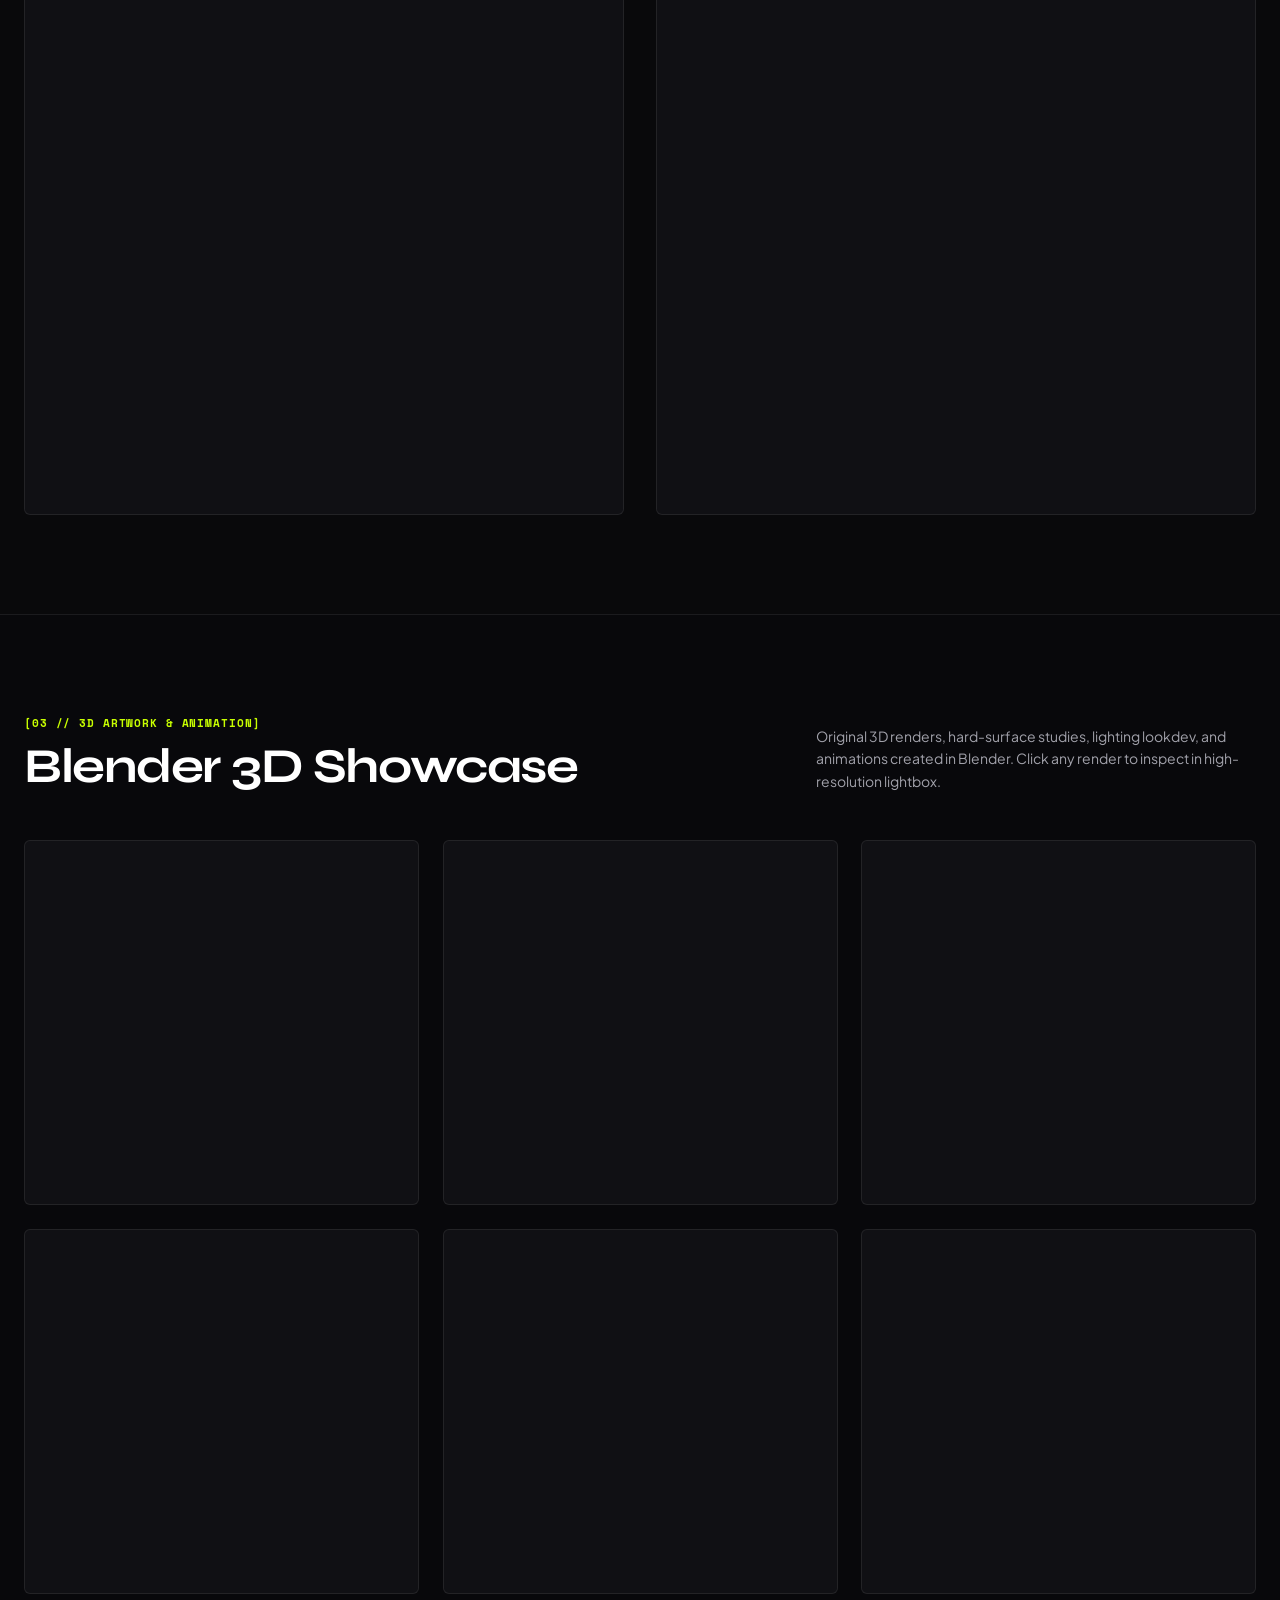
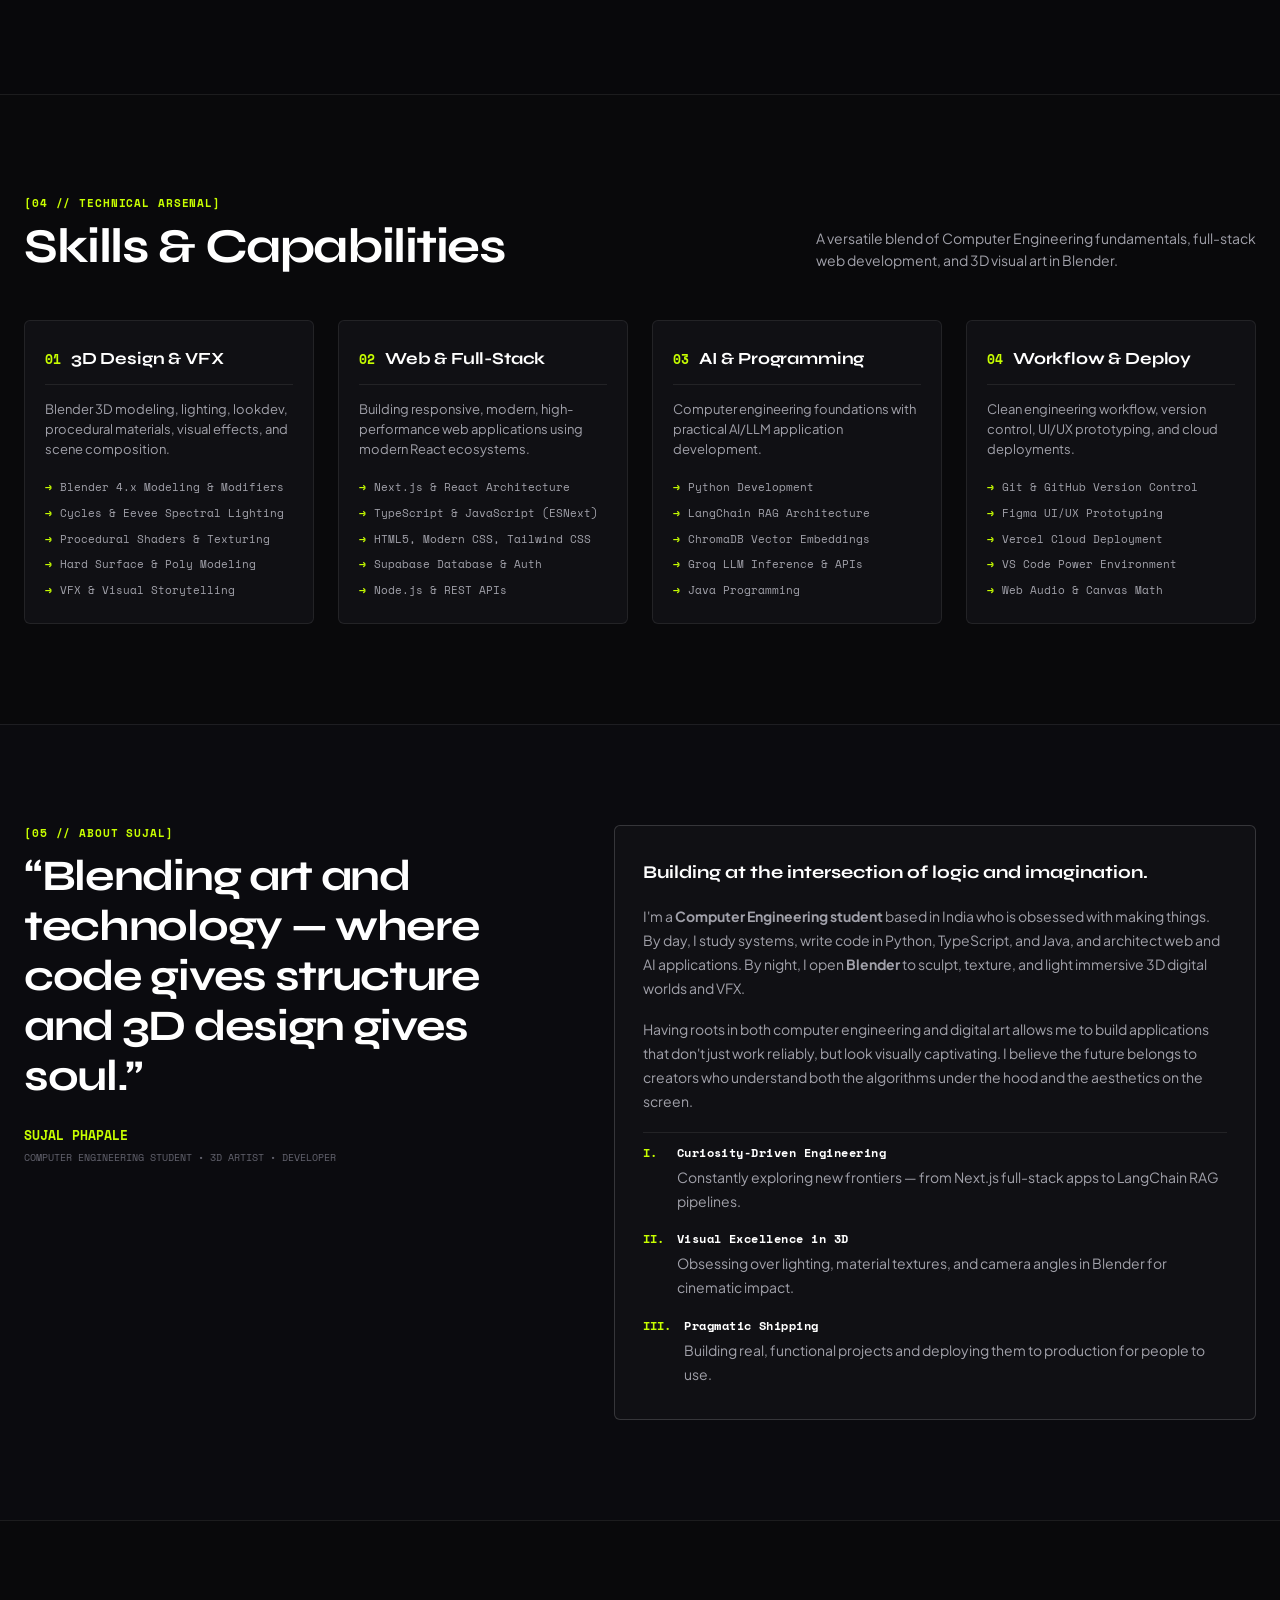
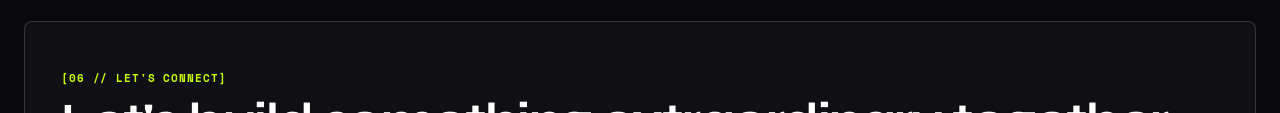
==== commit 9d74926f: "feat(projects): create and apply editorial Future-You Contract App cover inspired by project plan sp" ====
--- a/index.html
+++ b/index.html
@@ -346,7 +346,7 @@
               </button>
             </div>
             <div class="work-visual">
-              <img src="assets/images/project-webapp.jpg" alt="Future-You Web Application" loading="lazy" decoding="async">
+              <img src="assets/images/project-future-you.png" alt="Future-You Contract App" loading="lazy" decoding="async">
               <div class="work-hover-scrim" data-study="future-you">
                 <span class="scrim-label">INSPECT CASE STUDY &bull; DEEP DIVE &nearr;</span>
               </div>
@@ -356,13 +356,13 @@
                 <span class="tag-pill">NEXT.JS</span>
                 <span class="tag-pill">TYPESCRIPT</span>
                 <span class="tag-pill">SUPABASE</span>
-                <span class="tag-pill">TAILWIND CSS</span>
-                <span class="tag-pill">VERCEL</span>
-              </div>
-              <h3 class="work-title">Future-You: Goal &amp; Future Self Platform</h3>
+                <span class="tag-pill">WEB PUSH API</span>
+                <span class="tag-pill">PWA</span>
+              </div>
+              <h3 class="work-title">Future-You: Self-Accountability Contract Platform</h3>
               <p class="work-desc">
-                Full-stack Next.js web application built with TypeScript, Supabase, and Tailwind CSS.
-                Designed for goal-setting, future self projection, and automated push notifications via VAPID keys. Deployed live on Vercel.
+                Full-stack Next.js web app that turns personal goals into binding situational contracts with your future self.
+                Features conditional trigger builders, Web Push contextual reminders, and commitment archive analytics. Deployed on Vercel.
               </p>
               <div class="work-specs">
                 <div class="spec-col">
@@ -965,6 +965,6 @@
   </div>
 
   <script src="metallic-paint.js?v=1.1"></script>
-  <script src="script.js?v=2.5"></script>
+  <script src="script.js?v=2.6"></script>
 </body>
 </html>
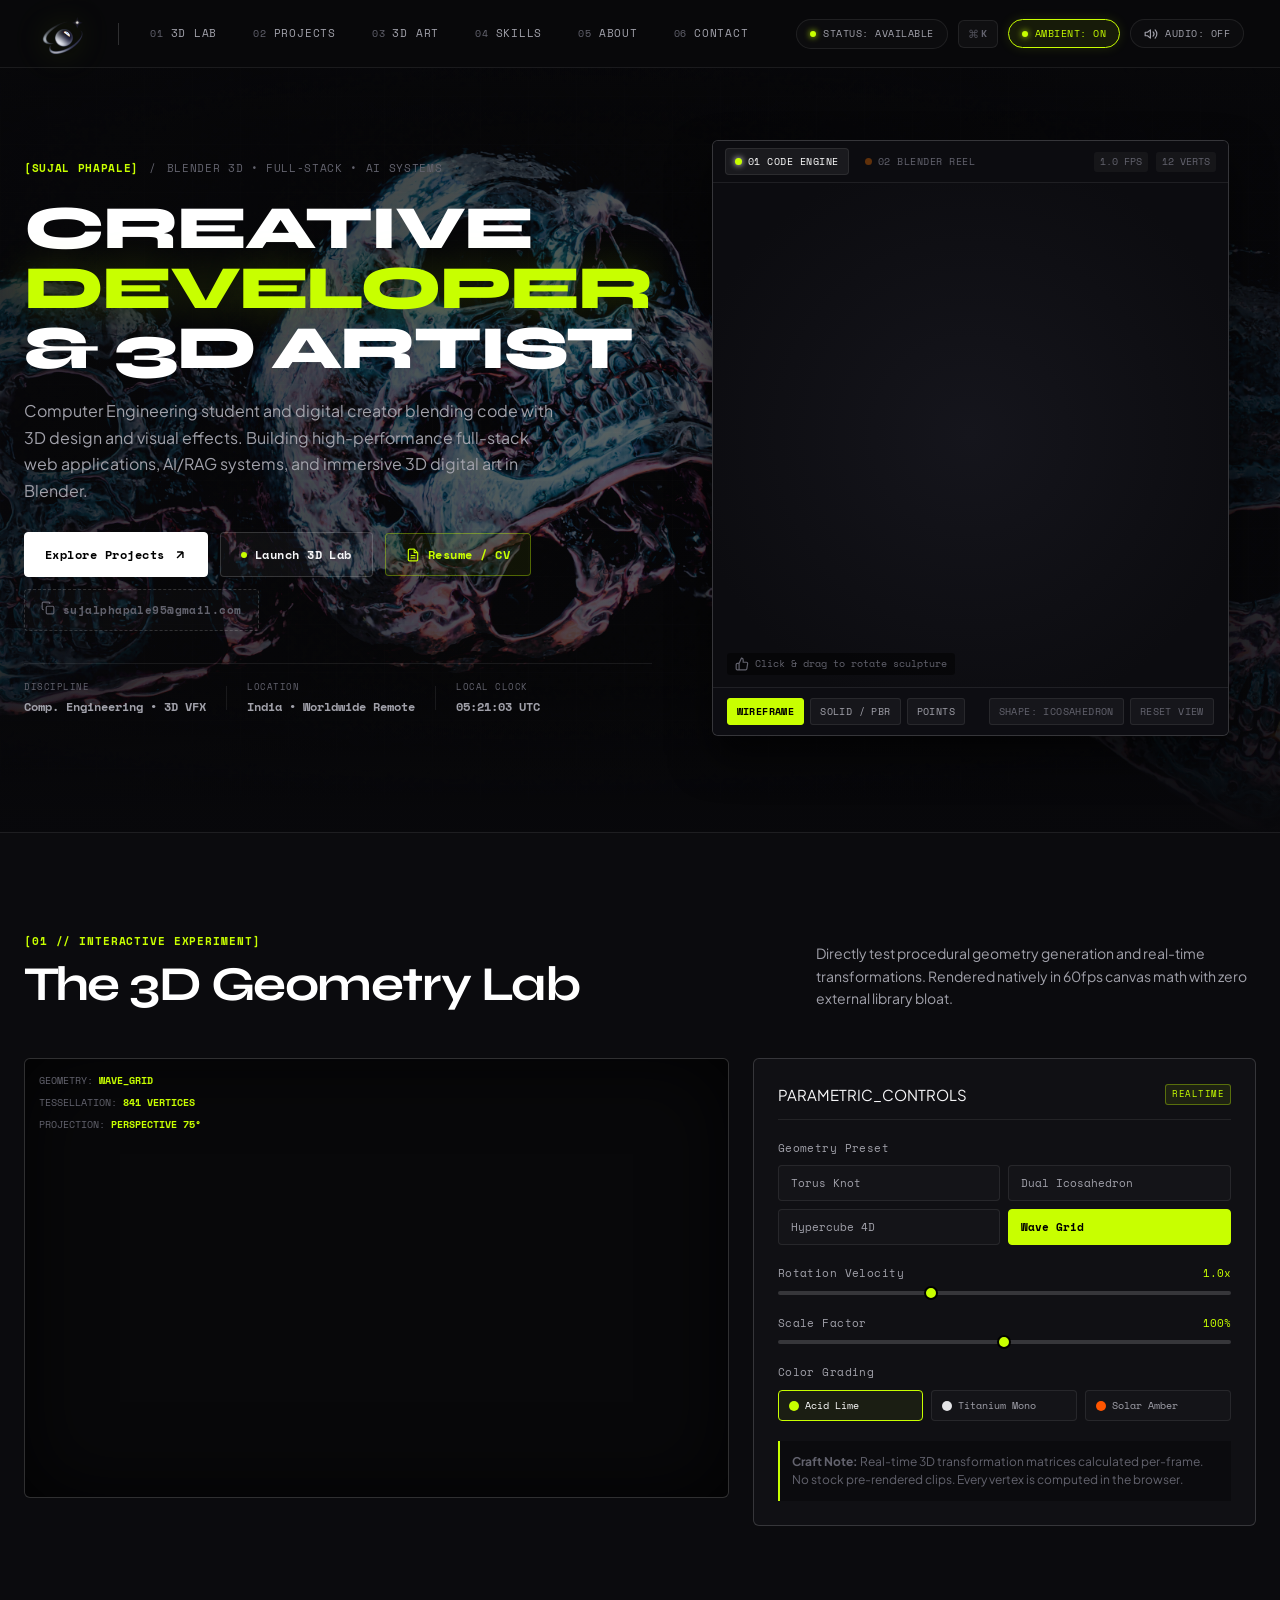
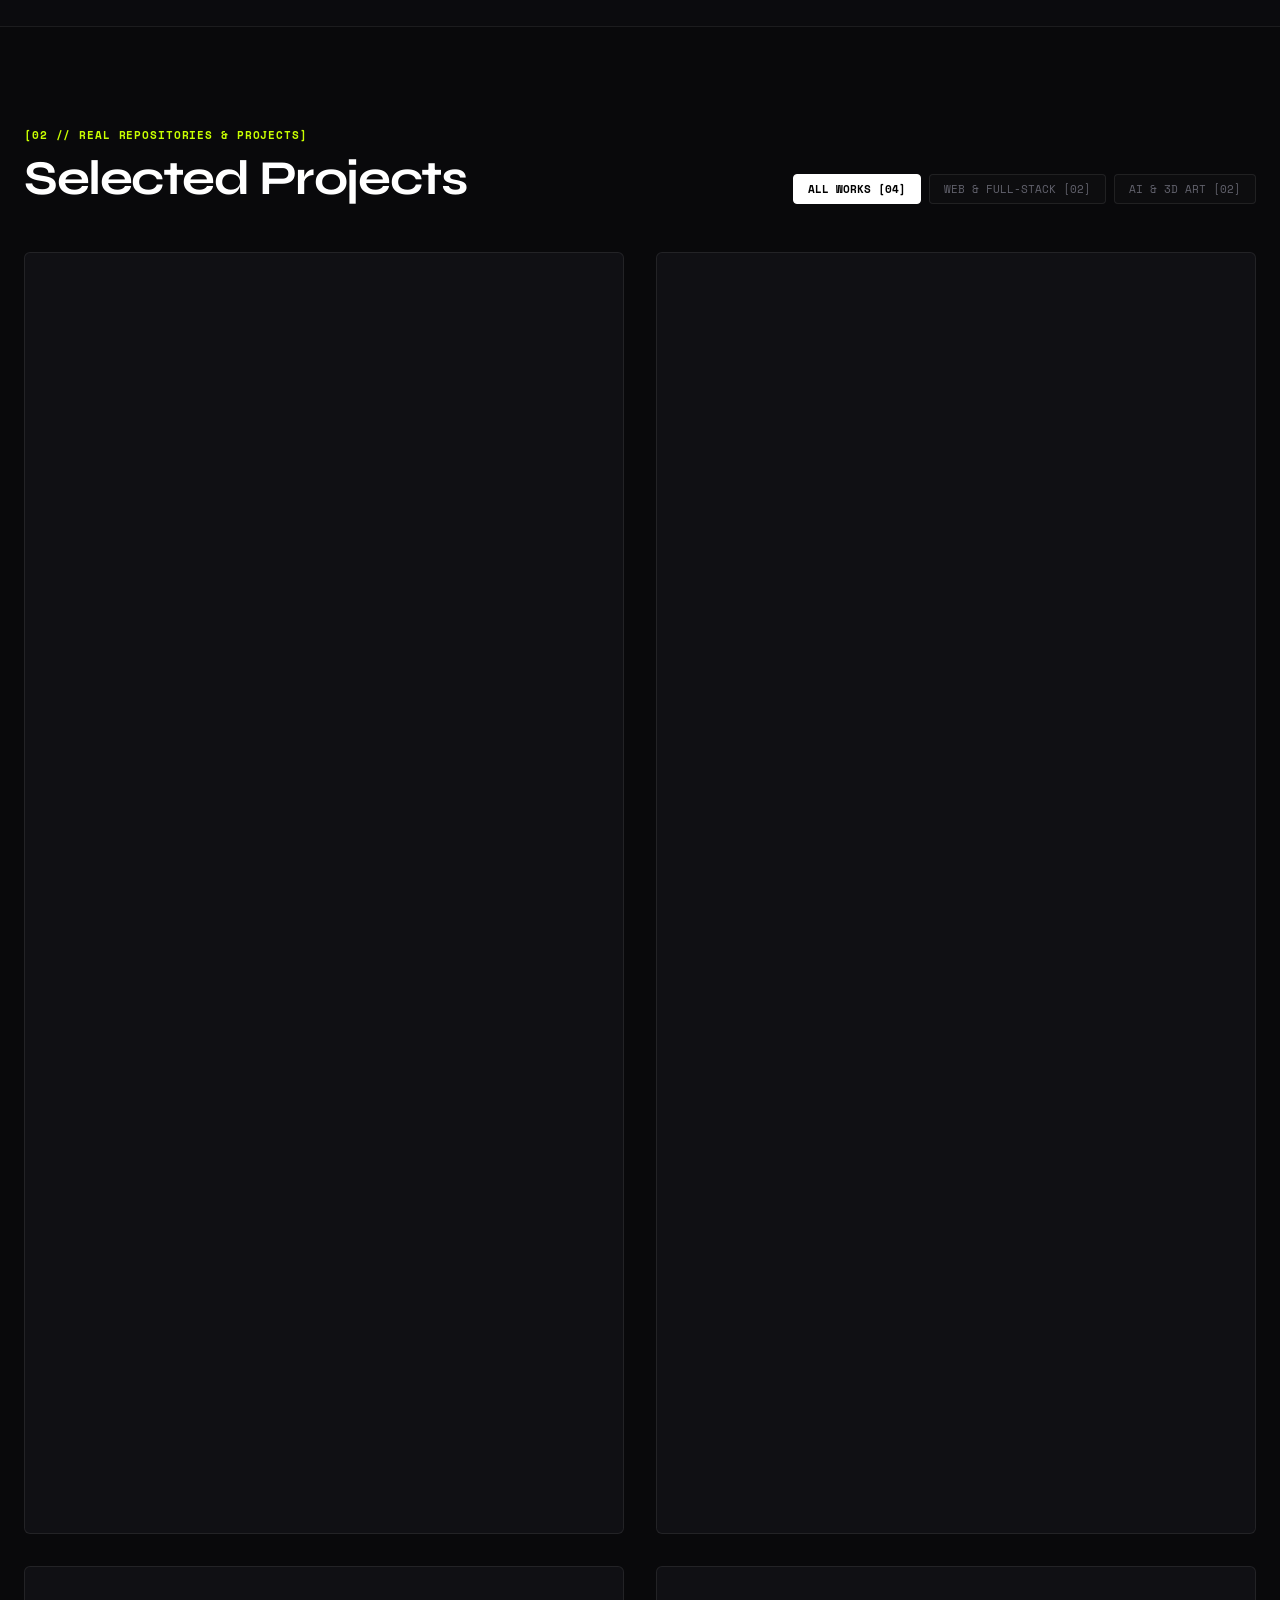
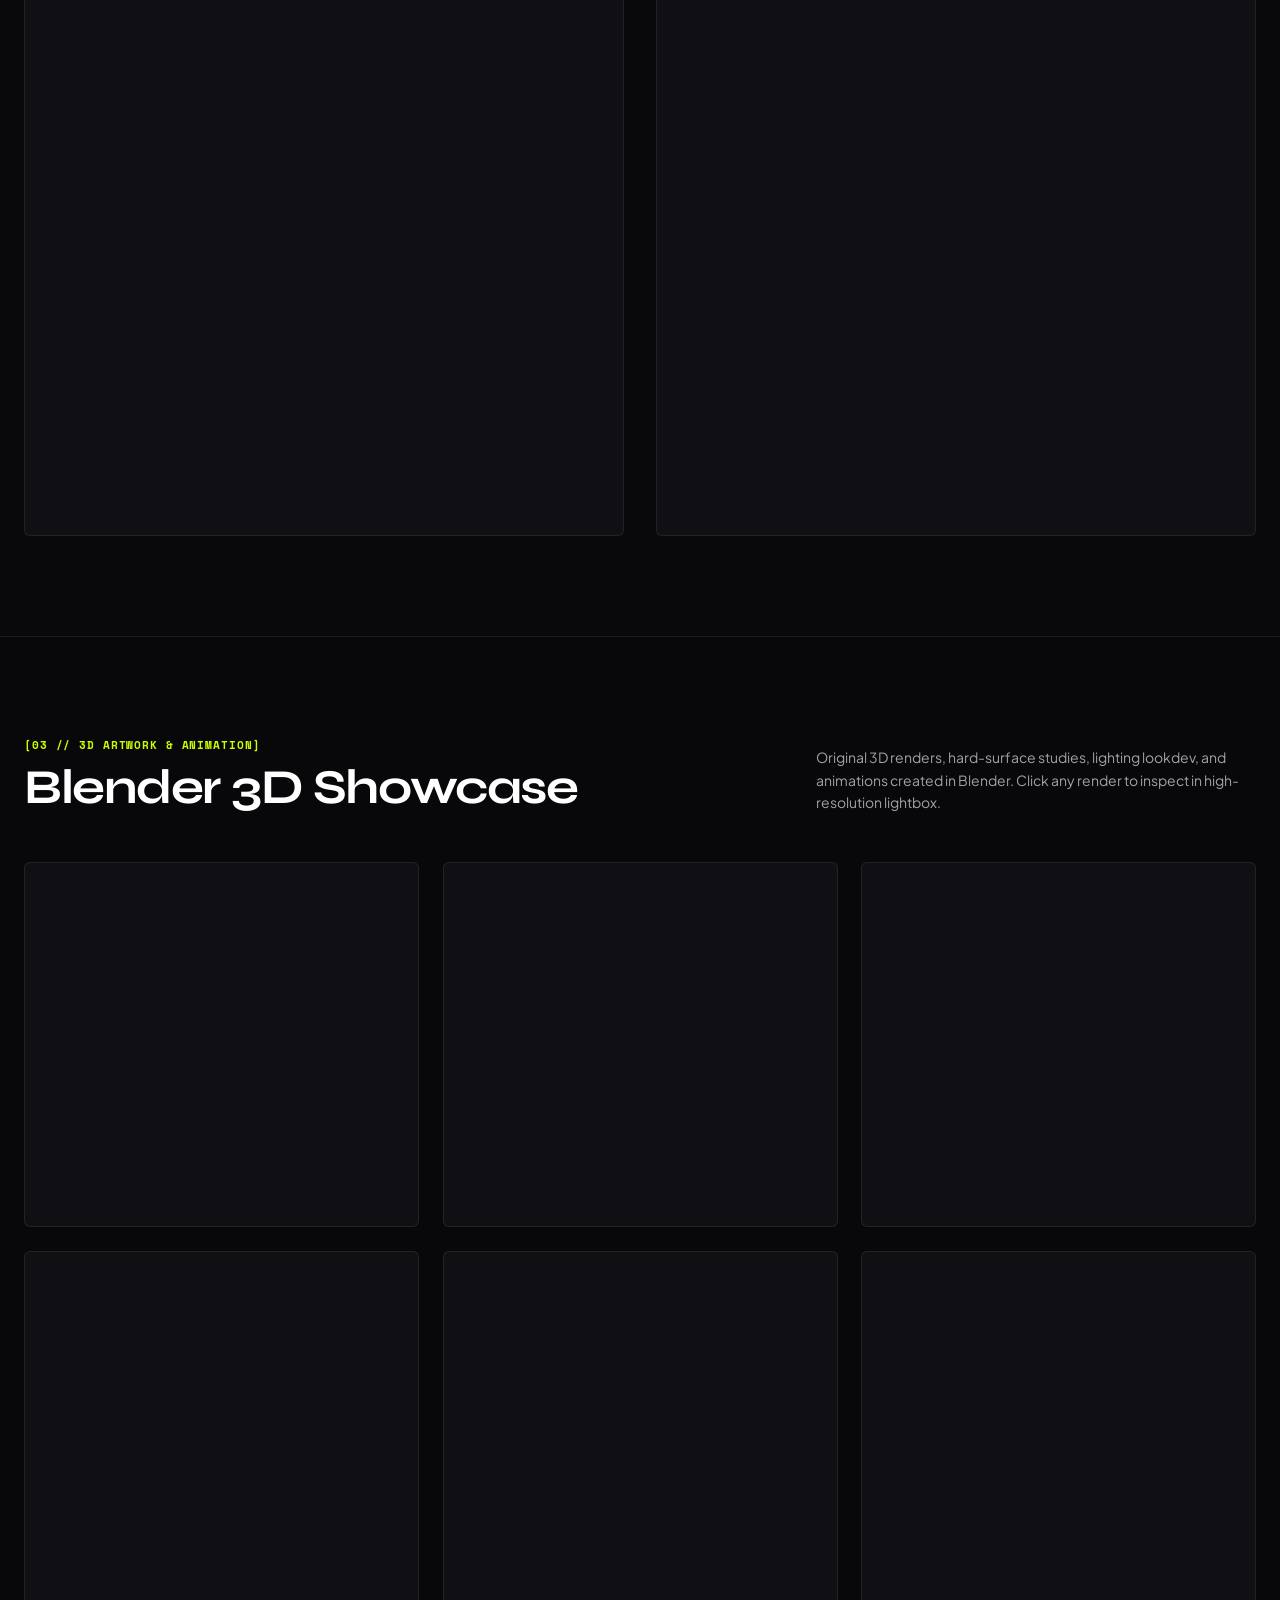
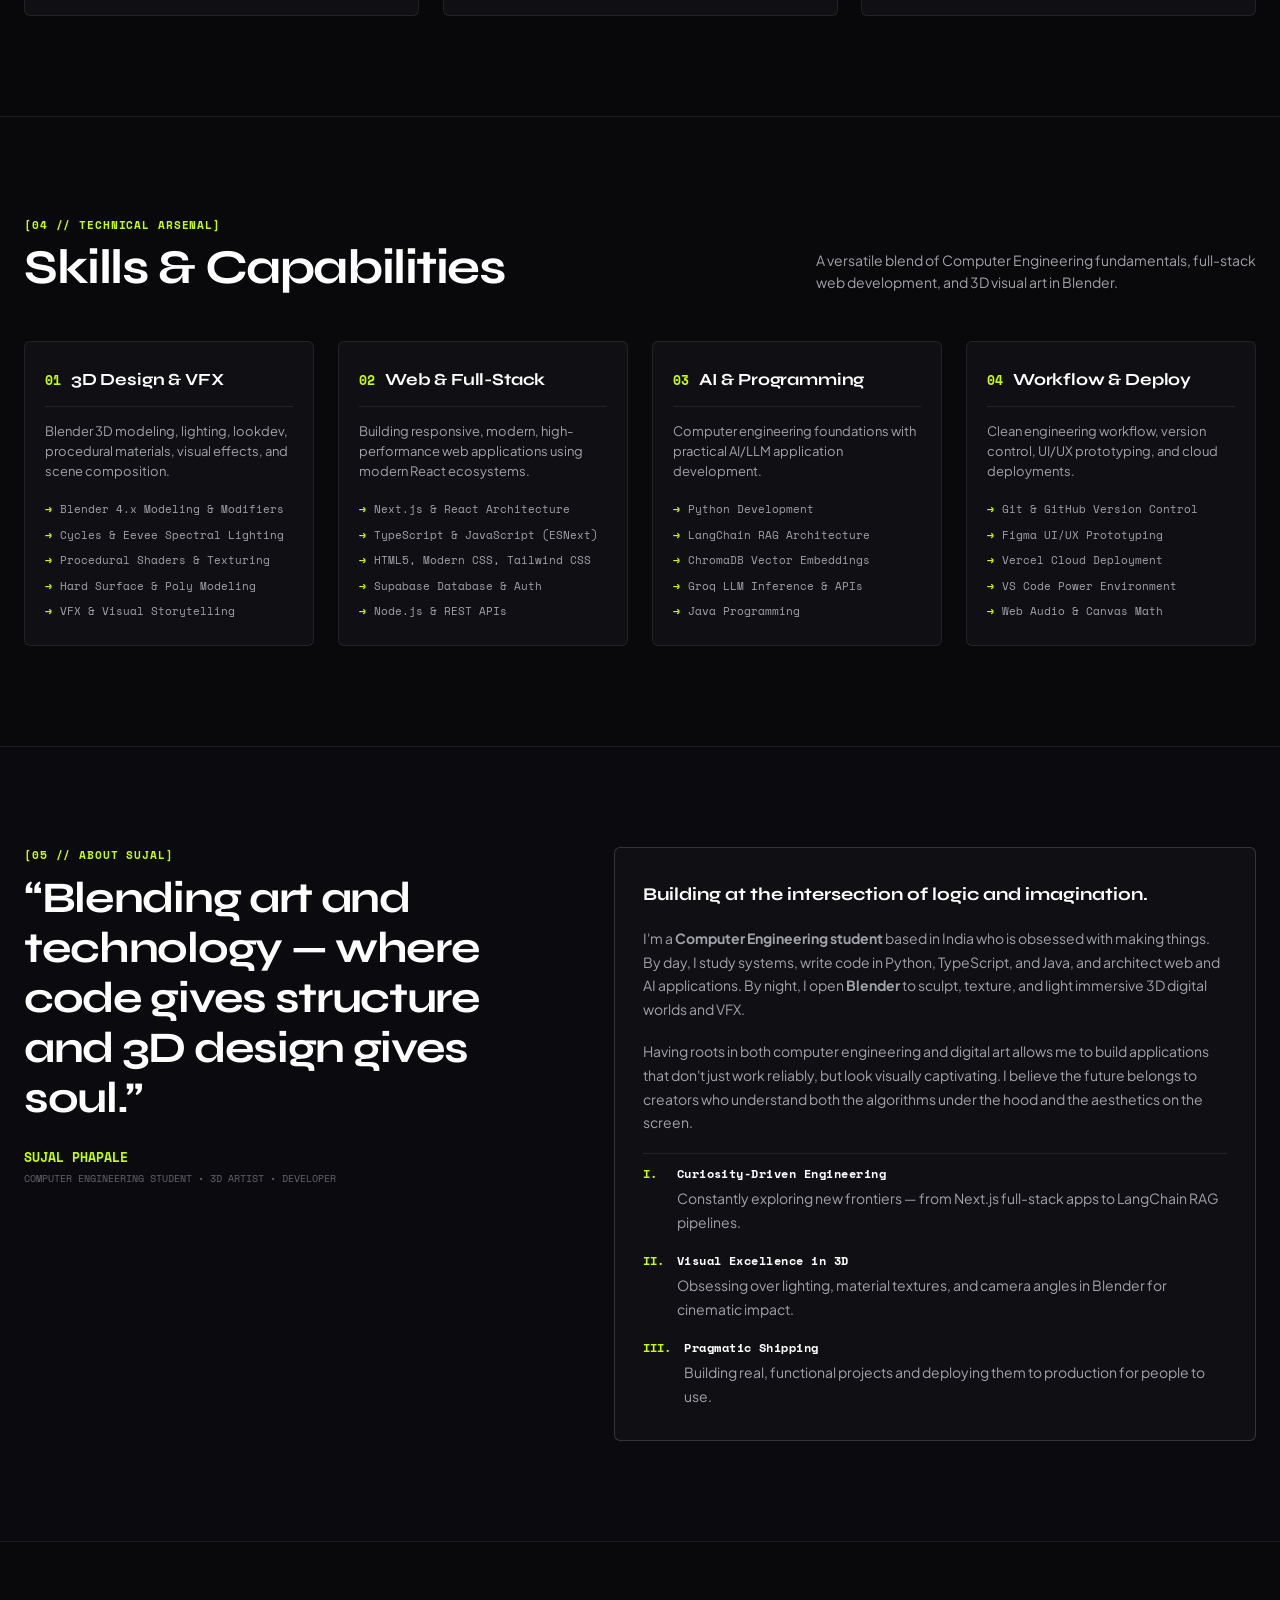
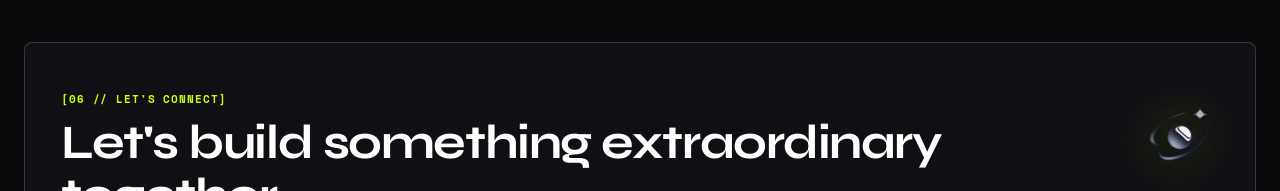
==== commit b7833623: "feat: feature CrimeRate AI project, add contact chrome emblem, and set Wave Grid default" ====
--- a/index.html
+++ b/index.html
@@ -254,11 +254,11 @@
             <div class="lab-overlay-hud">
               <div class="hud-item">
                 <span class="hud-key">GEOMETRY:</span>
-                <span class="hud-val" id="lab-hud-geom">TORUS_KNOT</span>
+                <span class="hud-val" id="lab-hud-geom">WAVE_GRID</span>
               </div>
               <div class="hud-item">
                 <span class="hud-key">TESSELLATION:</span>
-                <span class="hud-val" id="lab-hud-poly">1,820 FACES</span>
+                <span class="hud-val" id="lab-hud-poly">841 VERTICES</span>
               </div>
               <div class="hud-item">
                 <span class="hud-key">PROJECTION:</span>
@@ -277,10 +277,10 @@
             <div class="control-group">
               <label class="control-label">Geometry Preset</label>
               <div class="preset-grid">
-                <button class="preset-btn active" data-shape="torus">Torus Knot</button>
+                <button class="preset-btn" data-shape="torus">Torus Knot</button>
                 <button class="preset-btn" data-shape="icosahedron">Dual Icosahedron</button>
                 <button class="preset-btn" data-shape="hypercube">Hypercube 4D</button>
-                <button class="preset-btn" data-shape="wave">Wave Grid</button>
+                <button class="preset-btn active" data-shape="wave">Wave Grid</button>
               </div>
             </div>
 
@@ -470,41 +470,42 @@
             </div>
           </article>
 
-          <!-- Project 04: Interactive 3D Web Canvas Engine -->
-          <article class="work-card" data-category="web" data-study="web-engine">
+          <!-- Project 04: CrimeRate AI -->
+          <article class="work-card" data-category="ai-3d web" data-study="crime-rate-ai">
             <div class="work-header">
-              <div class="work-id">04 // CREATIVE CODING</div>
-              <button class="btn-case-study" data-study="web-engine" title="Open interactive case study">
+              <div class="work-id">04 // ML &amp; PREDICTIVE ANALYTICS</div>
+              <button class="btn-case-study" data-study="crime-rate-ai" title="Open interactive case study">
                 <span>CASE STUDY</span> &rarr;
               </button>
             </div>
-            <!-- Technical Canvas Blueprint graphic -->
-            <div class="work-visual work-visual-canvas">
-              <canvas class="project-preview-canvas" id="canvas-preview-shader"></canvas>
-              <div class="work-hover-scrim" data-study="web-engine">
-                <span class="scrim-label">INSPECT CASE STUDY &bull; ENGINE &nearr;</span>
+            <div class="work-visual">
+              <img src="assets/images/project-crimerate-ai.png" alt="CrimeRate AI: Urban Crime Prediction &amp; Analytics" loading="lazy" decoding="async">
+              <div class="work-hover-scrim" data-study="crime-rate-ai">
+                <span class="scrim-label">INSPECT CASE STUDY &bull; PREDICTIVE ML &nearr;</span>
               </div>
             </div>
             <div class="work-body">
               <div class="work-tags">
-                <span class="tag-pill">JAVASCRIPT</span>
-                <span class="tag-pill">CANVAS 2D/3D</span>
-                <span class="tag-pill">3D PROJECTIONS</span>
-                <span class="tag-pill">MATH MATRICES</span>
-              </div>
-              <h3 class="work-title">Interactive 3D Web Engine &amp; Geometry Lab</h3>
+                <span class="tag-pill">PYTHON</span>
+                <span class="tag-pill">FLASK</span>
+                <span class="tag-pill">SCIKIT-LEARN</span>
+                <span class="tag-pill">PANDAS</span>
+                <span class="tag-pill">CHART.JS</span>
+                <span class="tag-pill">TAILWINDCSS</span>
+              </div>
+              <h3 class="work-title">CrimeRate AI: Predictive Crime Analytics</h3>
               <p class="work-desc">
-                Native mathematical 3D projection engine written with zero external libraries.
-                Computes 3D and 4D transformation matrices, parametric surface equations (Torus Knot, Icosahedron, Hypercube), and renders them in real-time at 60+ FPS.
+                Machine learning web application that predicts and compares crime rates across major Indian metropolitan centers.
+                Features regression modeling adjusted for dynamic population growth, 4-tier risk classification, and interactive Chart.js comparative visualizers.
               </p>
               <div class="work-specs">
                 <div class="spec-col">
-                  <span class="spec-k">RENDER LOOP</span>
-                  <span class="spec-v">&lt; 16ms Native Math</span>
+                  <span class="spec-k">LIVE DEMO</span>
+                  <a href="https://crimerate-ai.onrender.com/" target="_blank" rel="noopener" class="spec-v link-accent">crimerate-ai.onrender.com &nearr;</a>
                 </div>
                 <div class="spec-col">
-                  <span class="spec-k">GITHUB REPO</span>
-                  <a href="https://github.com/SujalPhapale95" target="_blank" rel="noopener" class="spec-v link-accent">@SujalPhapale95 &nearr;</a>
+                  <span class="spec-k">SOURCE CODE</span>
+                  <a href="https://github.com/shreyassindhur/CrimeRate-AI" target="_blank" rel="noopener" class="spec-v link-accent">GitHub Repo &nearr;</a>
                 </div>
               </div>
             </div>
@@ -787,12 +788,19 @@
     <section class="section contact-section" id="contact">
       <div class="section-container">
         <div class="contact-card-box">
-          <div class="contact-header-block">
-            <span class="section-kicker">[06 // LET'S CONNECT]</span>
-            <h2 class="contact-headline">Let's build something extraordinary together.</h2>
-            <p class="contact-subtitle">
-              Open for software development roles, 3D design / VFX collaborations, and creative freelance projects.
-            </p>
+          <div class="contact-header-row">
+            <div class="contact-header-block">
+              <span class="section-kicker">[06 // LET'S CONNECT]</span>
+              <h2 class="contact-headline">Let's build something extraordinary together.</h2>
+              <p class="contact-subtitle">
+                Open for software development roles, 3D design / VFX collaborations, and creative freelance projects.
+              </p>
+            </div>
+            <div class="contact-logo-chrome-wrap" title="Sujal Phapale">
+              <div class="metallic-paint-container" id="contact-metallic-logo" data-metallic-paint="true" data-image-src="assets/images/logo-celestial.png" data-color="#ffffff" data-scale="0.95" data-speed="0.85">
+                <canvas class="metallic-paint-canvas"></canvas>
+              </div>
+            </div>
           </div>
 
           <div class="contact-split">
--- a/style.css
+++ b/style.css
@@ -1734,10 +1734,58 @@
   }
 }
 
-.contact-header-block {
-  margin-bottom: 32px;
-  max-width: 100%;
-  overflow: hidden;
+.contact-header-row {
+  display: flex;
+  justify-content: space-between;
+  align-items: flex-start;
+  gap: 28px;
+  margin-bottom: 36px;
+}
+
+.contact-header-row .contact-header-block {
+  margin-bottom: 0;
+  flex: 1;
+  min-width: 0;
+}
+
+.contact-logo-chrome-wrap {
+  width: 80px;
+  height: 80px;
+  flex-shrink: 0;
+  display: flex;
+  align-items: center;
+  justify-content: center;
+  position: relative;
+  background: transparent;
+  border: none;
+  box-shadow: none;
+  padding: 0;
+  cursor: pointer;
+  transition: transform var(--trans-med);
+}
+
+.contact-logo-chrome-wrap .metallic-paint-container {
+  width: 100%;
+  height: 100%;
+  filter: drop-shadow(0 4px 18px rgba(0, 0, 0, 0.8)) drop-shadow(0 0 20px rgba(200, 255, 0, 0.22));
+  transition: transform var(--trans-fast), filter var(--trans-fast);
+}
+
+.contact-logo-chrome-wrap:hover .metallic-paint-container {
+  transform: scale(1.12);
+  filter: drop-shadow(0 6px 26px rgba(0, 0, 0, 0.9)) drop-shadow(0 0 32px rgba(200, 255, 0, 0.45));
+}
+
+@media (max-width: 680px) {
+  .contact-header-row {
+    flex-direction: column-reverse;
+    align-items: flex-start;
+    gap: 20px;
+  }
+  .contact-logo-chrome-wrap {
+    width: 60px;
+    height: 60px;
+  }
 }
 
 .contact-headline {
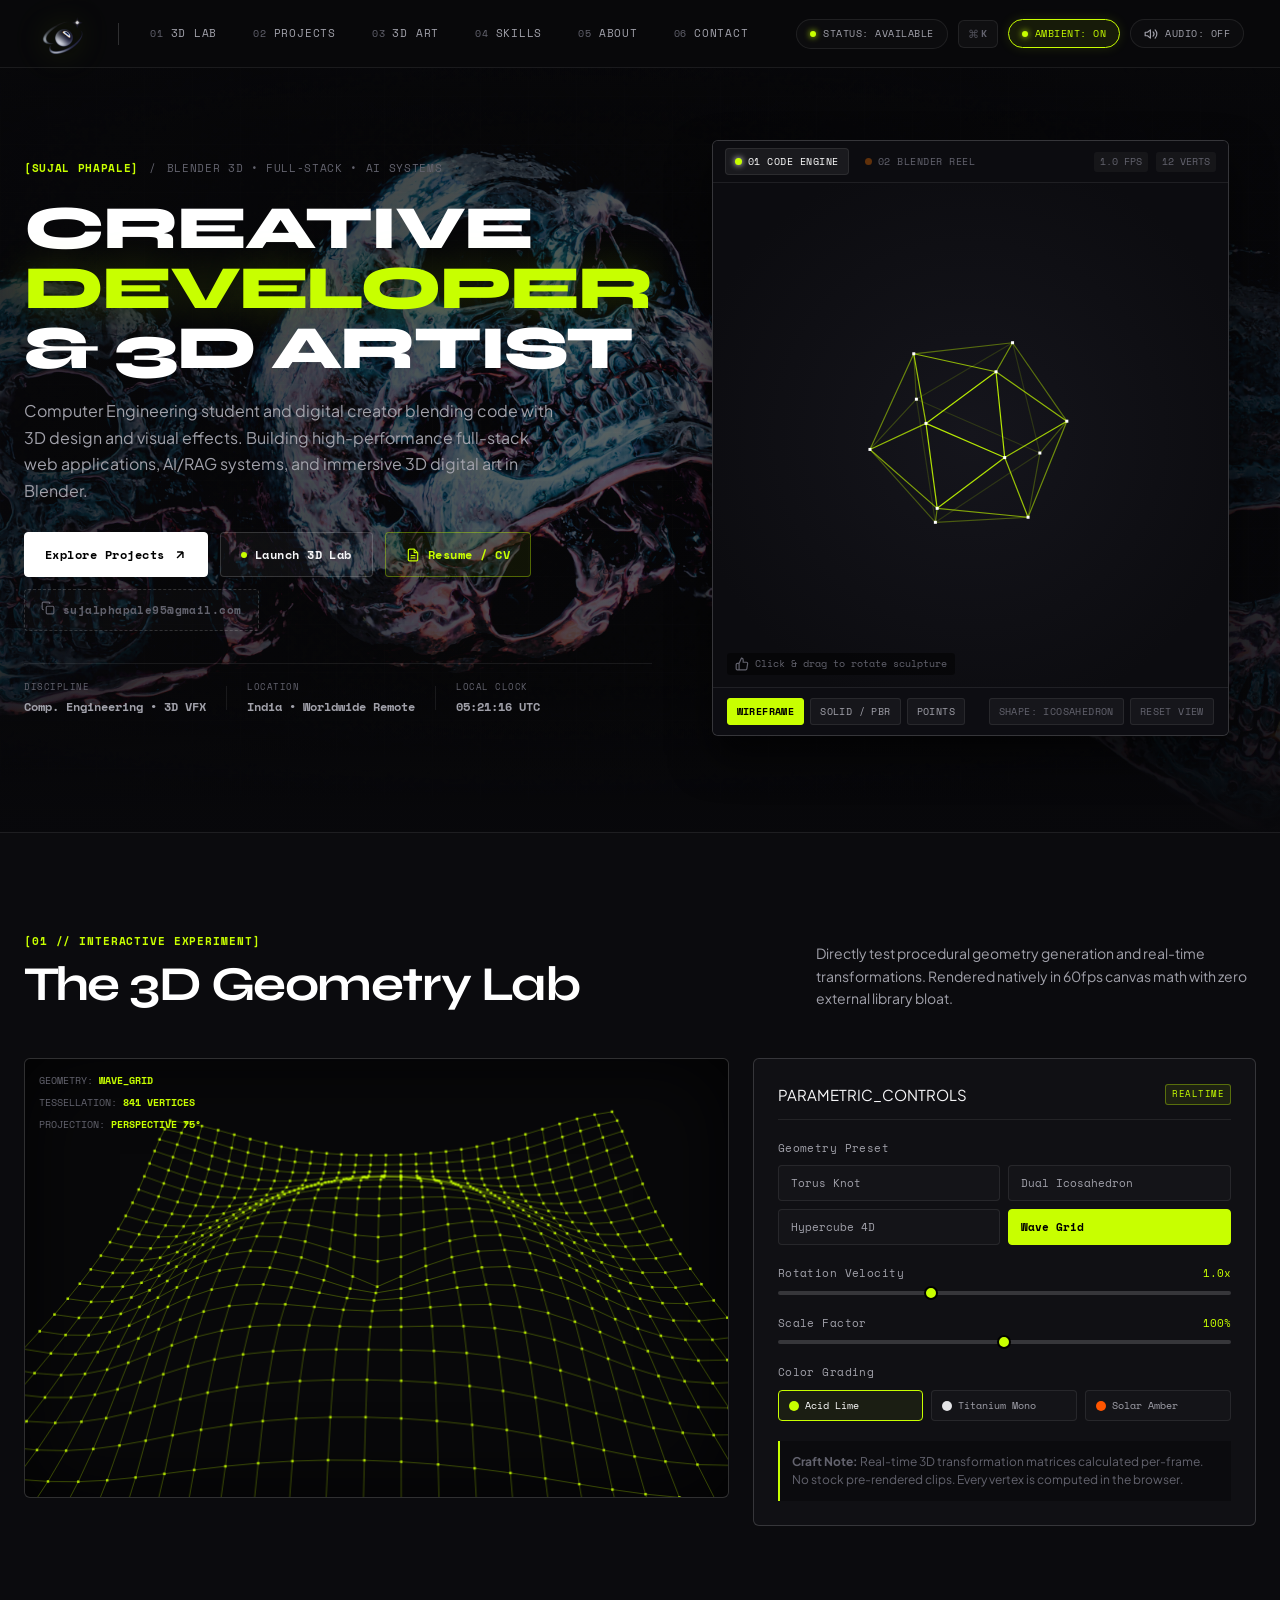
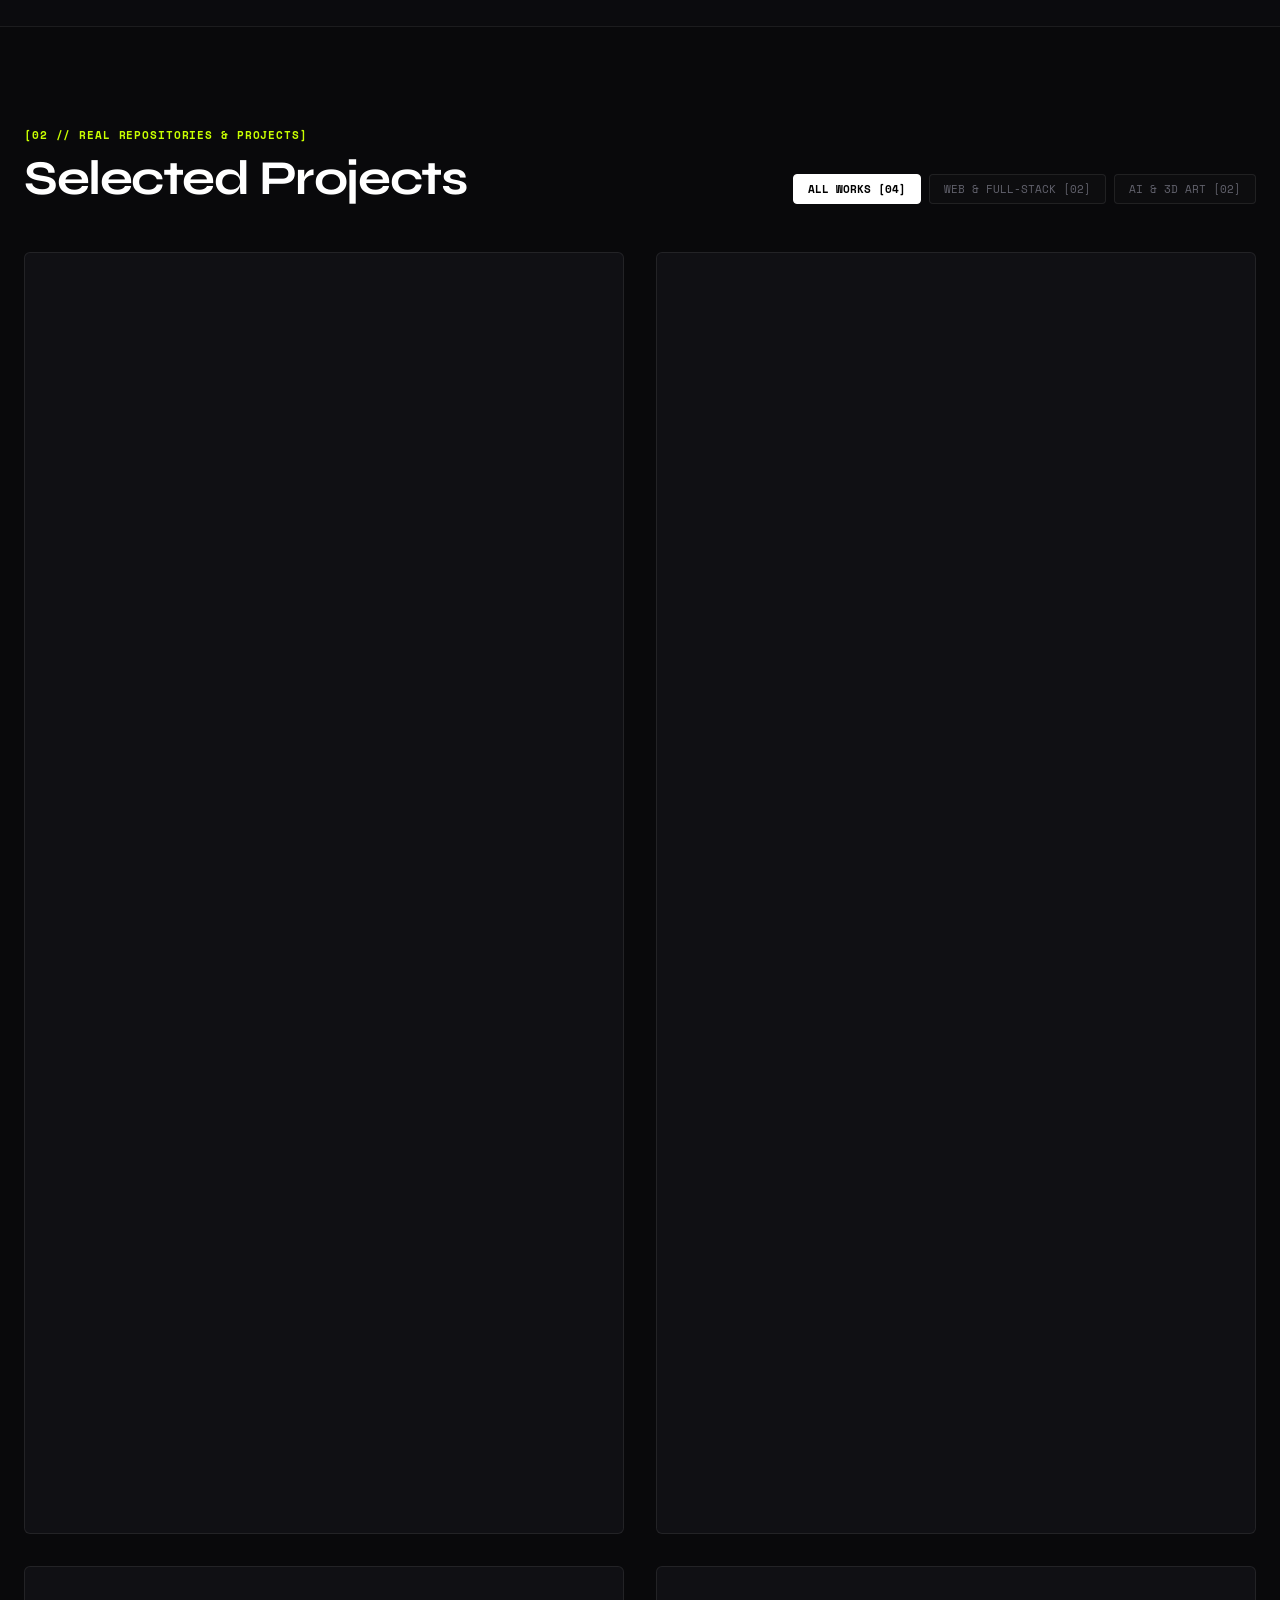
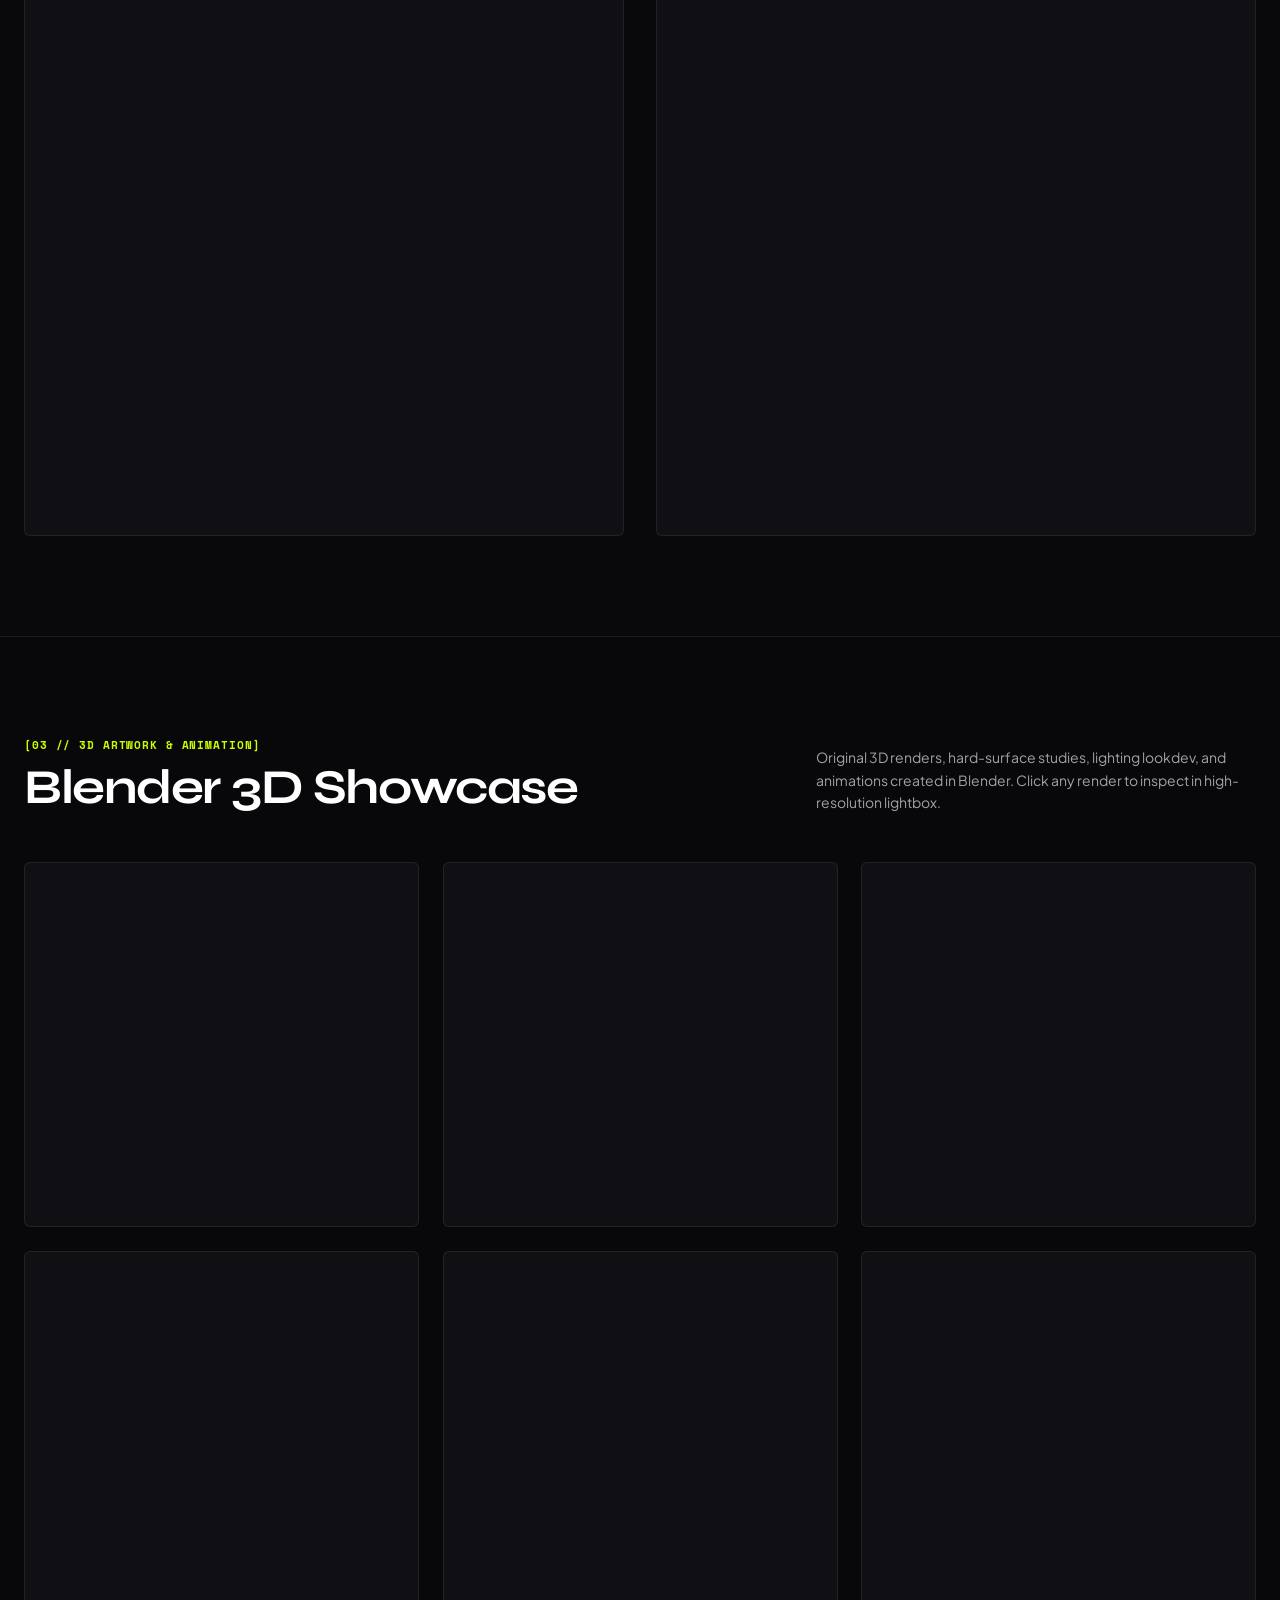
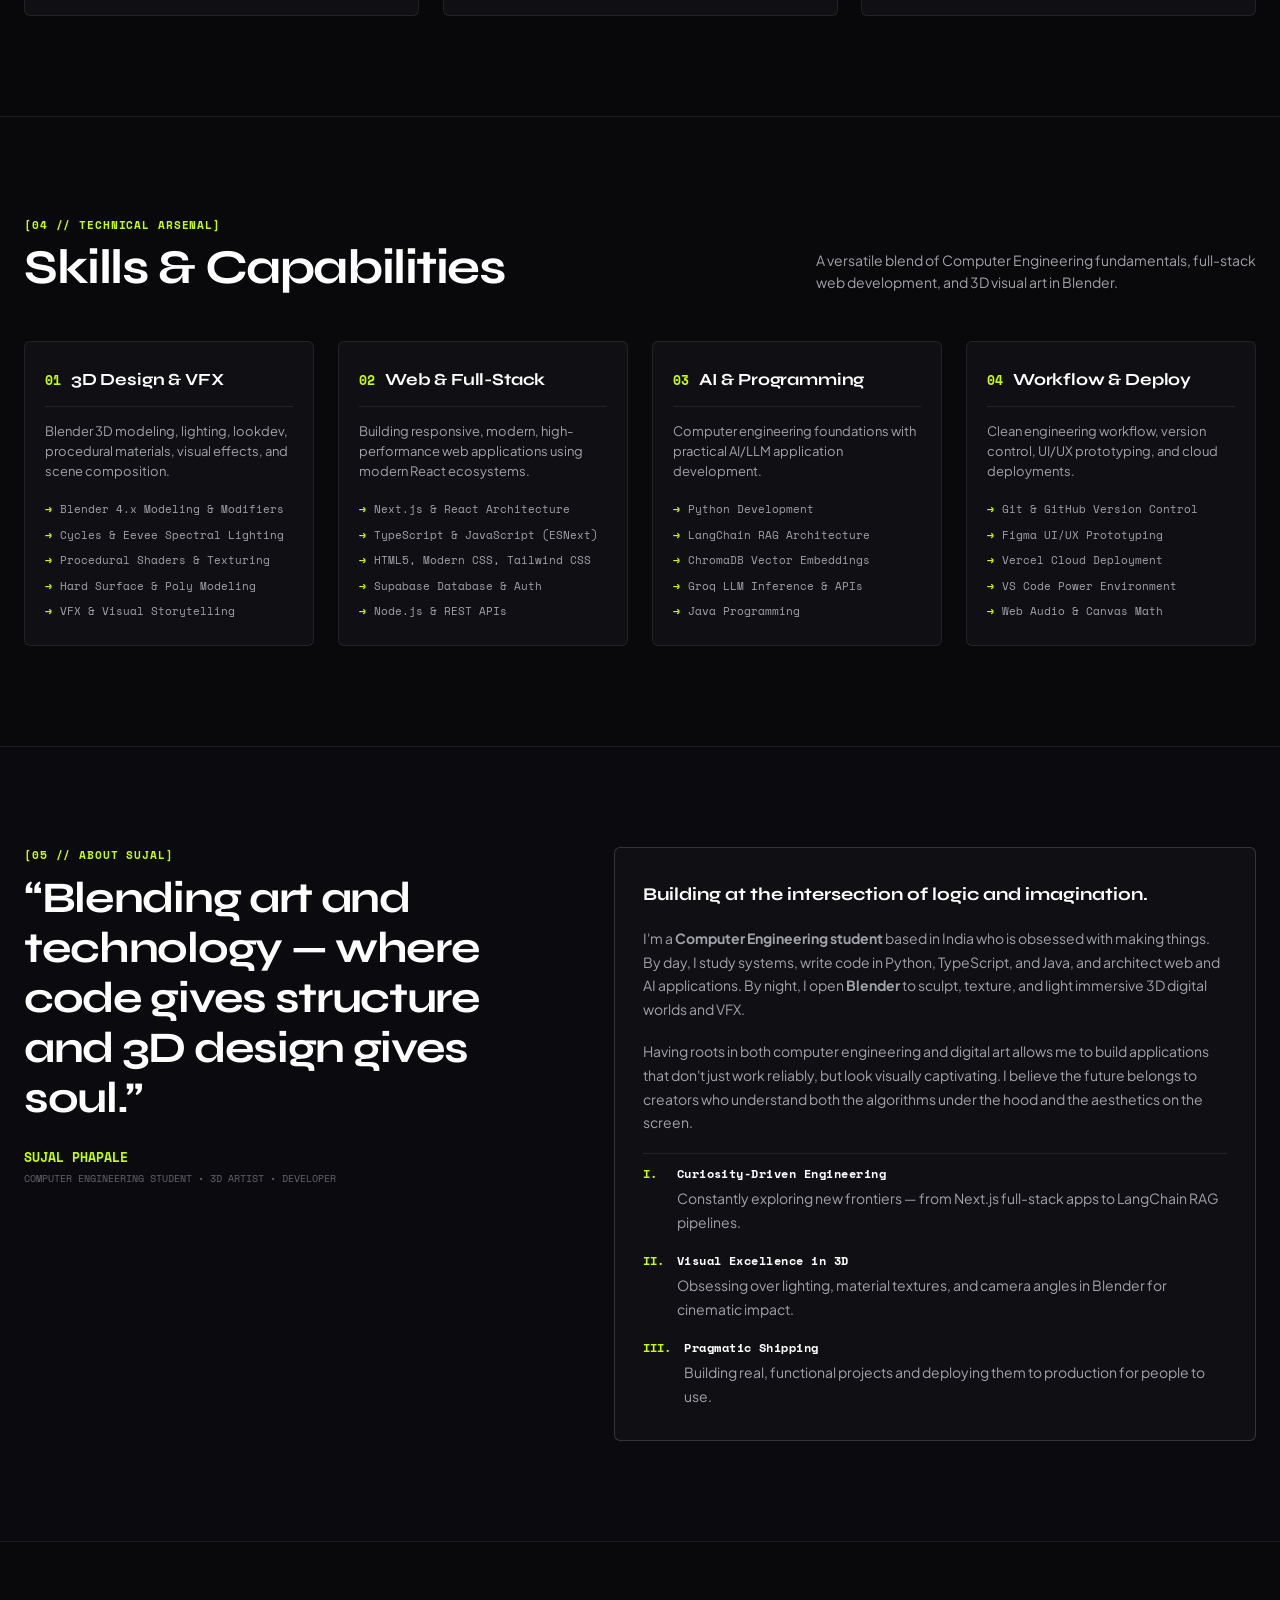
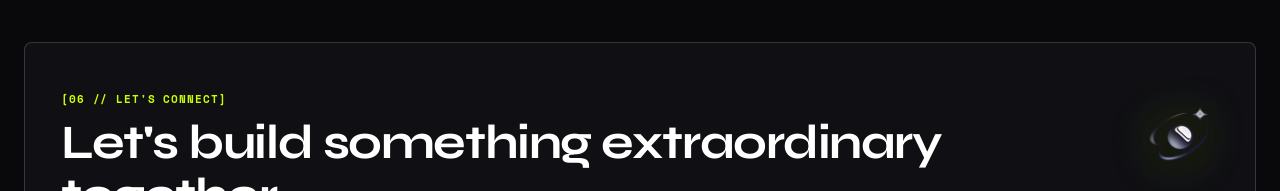
==== commit ce3dae2d: "feat: attach official resume PDF to hero Resume/CV button and command palette" ====
--- a/index.html
+++ b/index.html
@@ -133,10 +133,10 @@
               <span class="pulse-indicator"></span>
               <span>Launch 3D Lab</span>
             </a>
-            <button class="btn btn-resume" id="hero-resume-btn" title="View / Download Resume (PDF)">
+            <a href="assets/docs/Sujal_Phapale_Resume.pdf" download="Sujal_Phapale_Resume.pdf" target="_blank" rel="noopener" class="btn btn-resume" id="hero-resume-btn" title="Download Sujal Phapale's Resume (PDF)">
               <svg width="14" height="14" viewBox="0 0 24 24" fill="none" stroke="currentColor" stroke-width="2"><path d="M14 2H6a2 2 0 0 0-2 2v16a2 2 0 0 0 2 2h12a2 2 0 0 0 2-2V8z"/><polyline points="14 2 14 8 20 8"/><line x1="16" y1="13" x2="8" y2="13"/><line x1="16" y1="17" x2="8" y2="17"/></svg>
               <span>Resume / CV</span>
-            </button>
+            </a>
             <button class="btn btn-copy-email" id="quick-copy-email" title="Click to copy email address">
               <span class="copy-icon">
                 <svg width="14" height="14" viewBox="0 0 24 24" fill="none" stroke="currentColor" stroke-width="2"><rect x="9" y="9" width="13" height="13" rx="2" ry="2"/><path d="M5 15H4a2 2 0 0 1-2-2V4a2 2 0 0 1 2-2h9a2 2 0 0 1 2 2v1"/></svg>
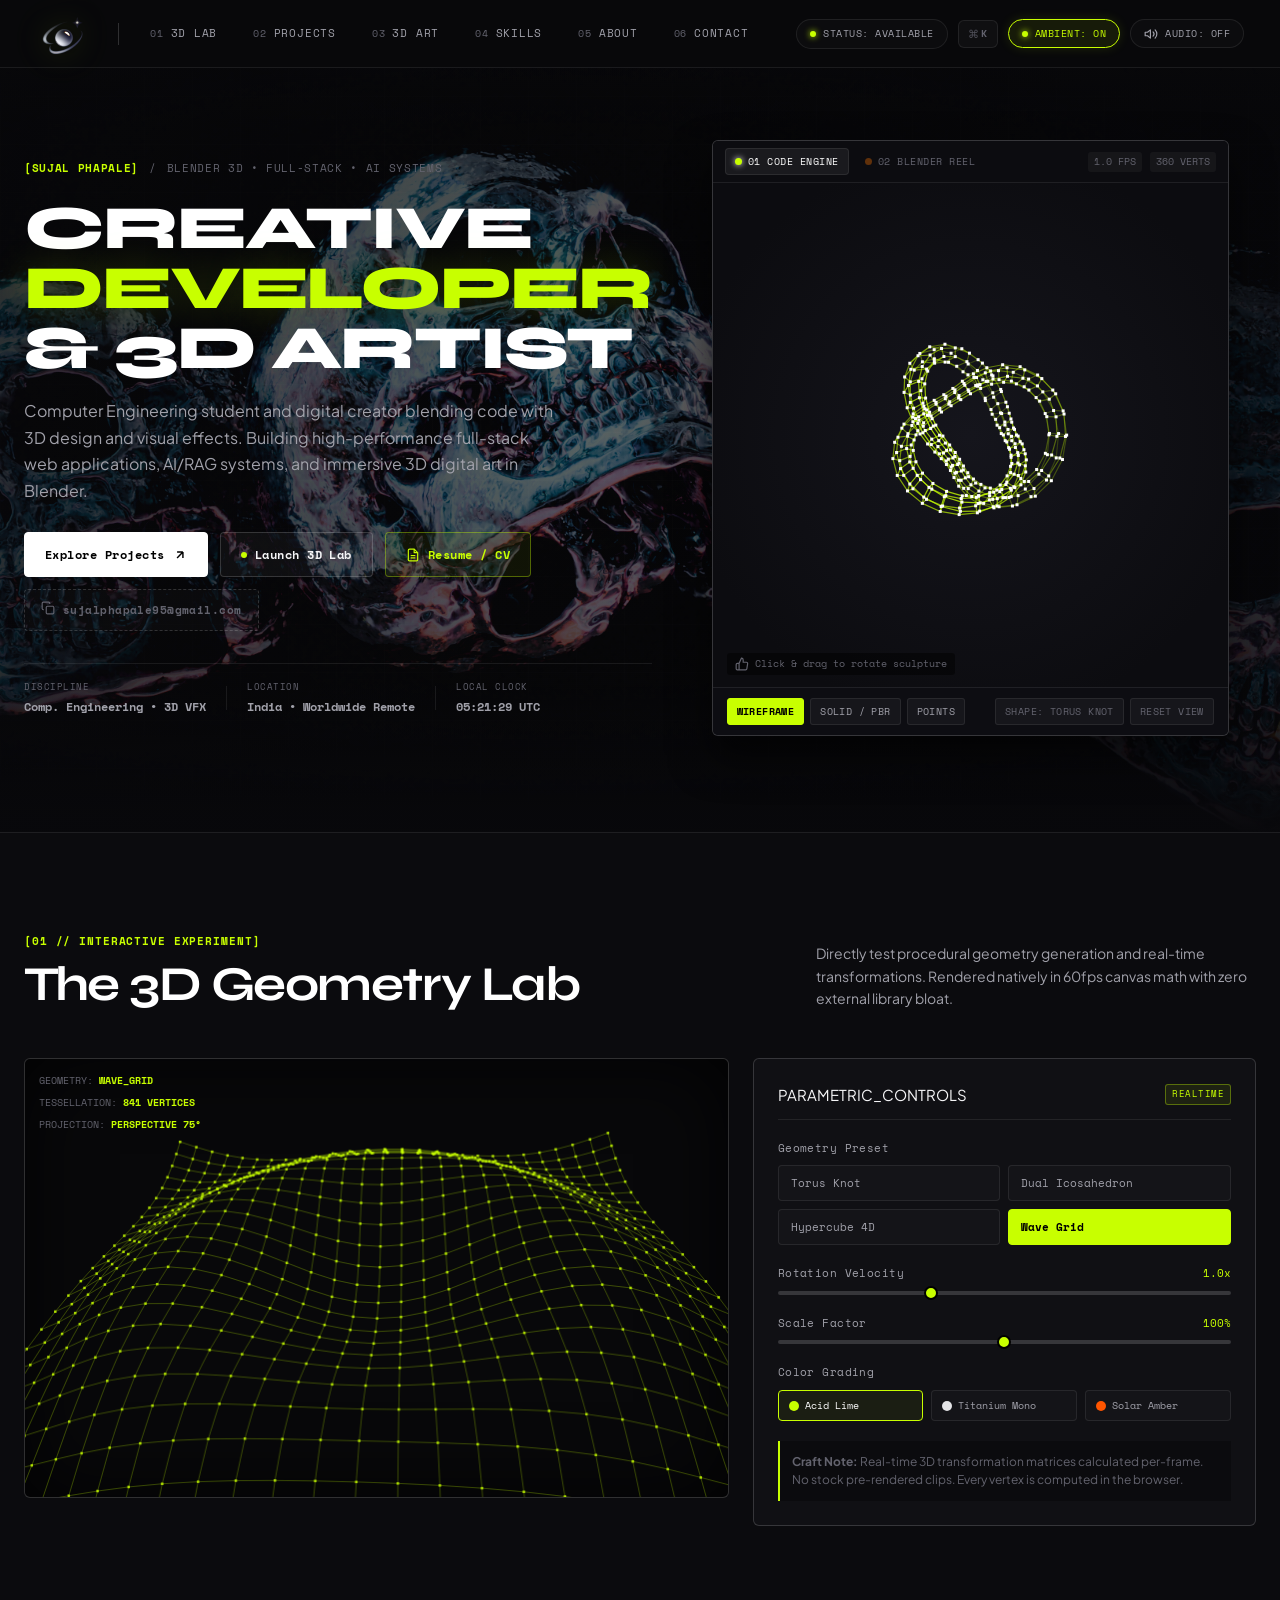
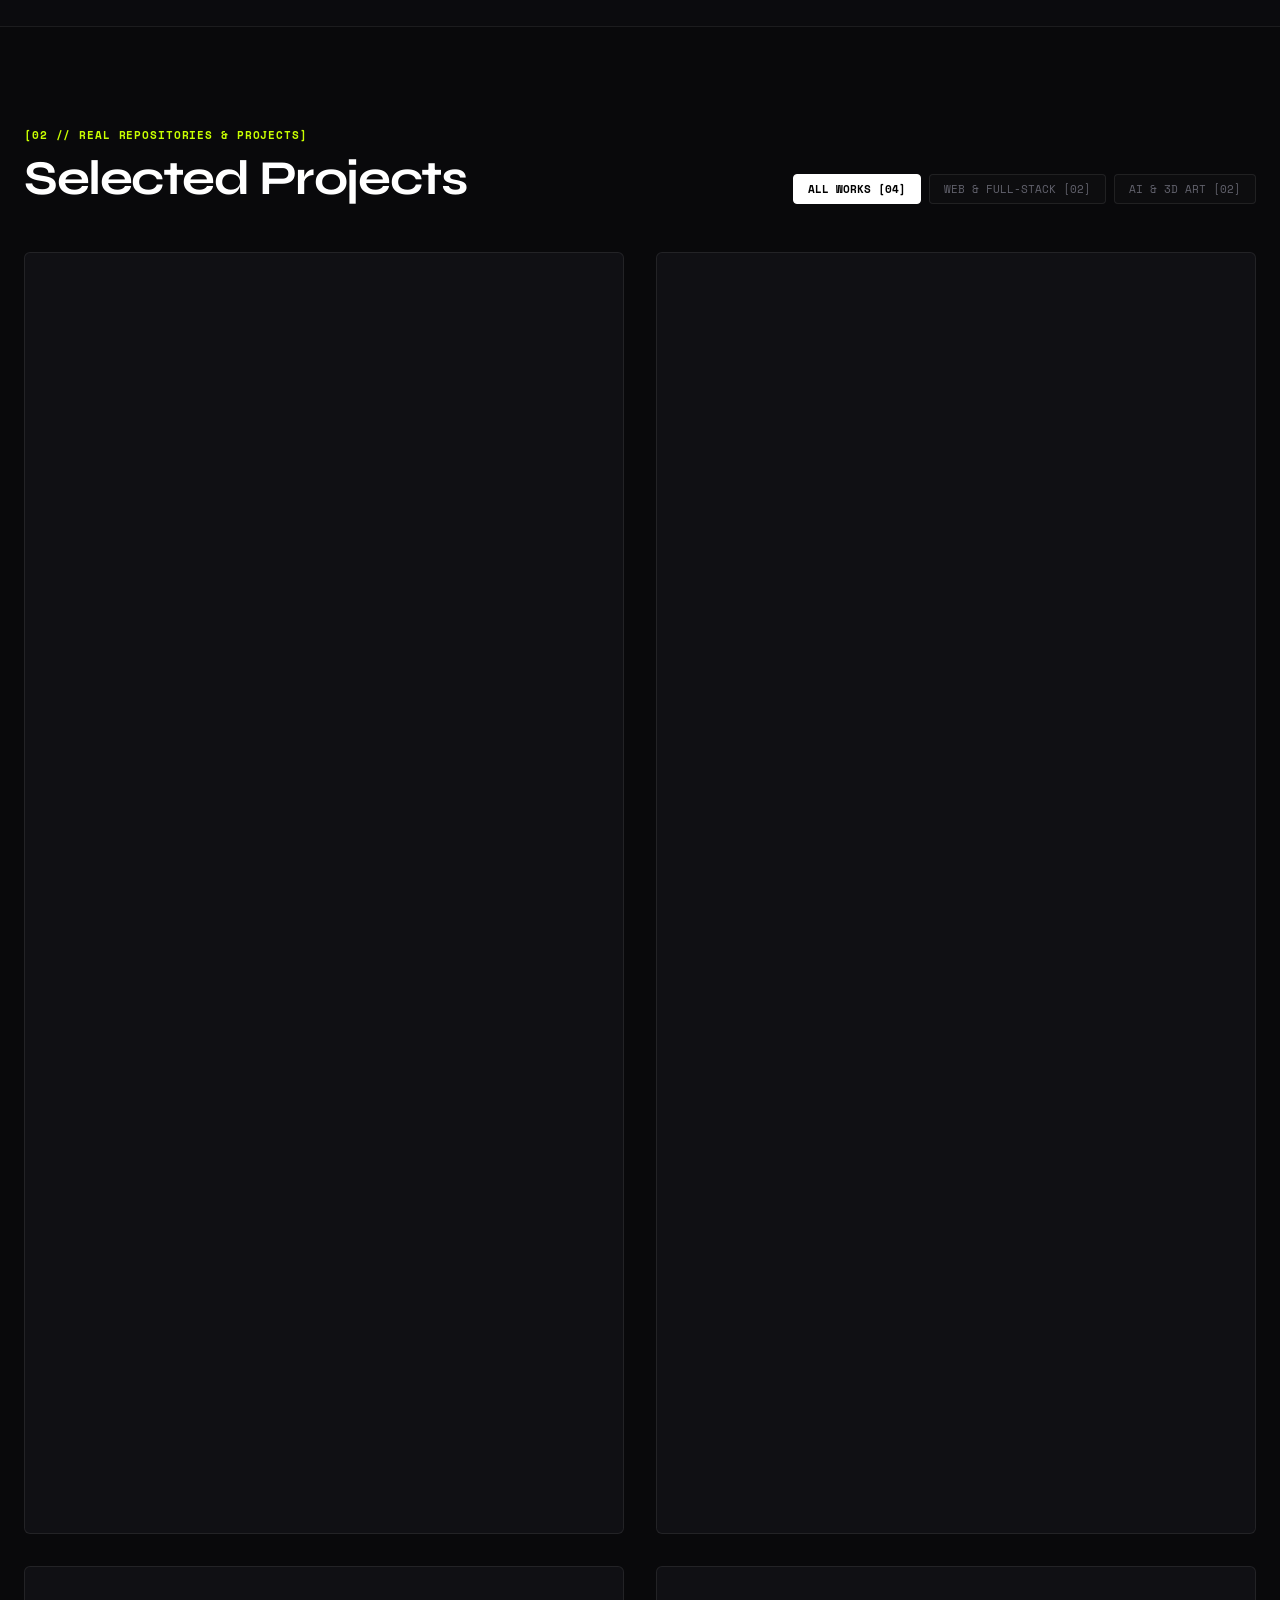
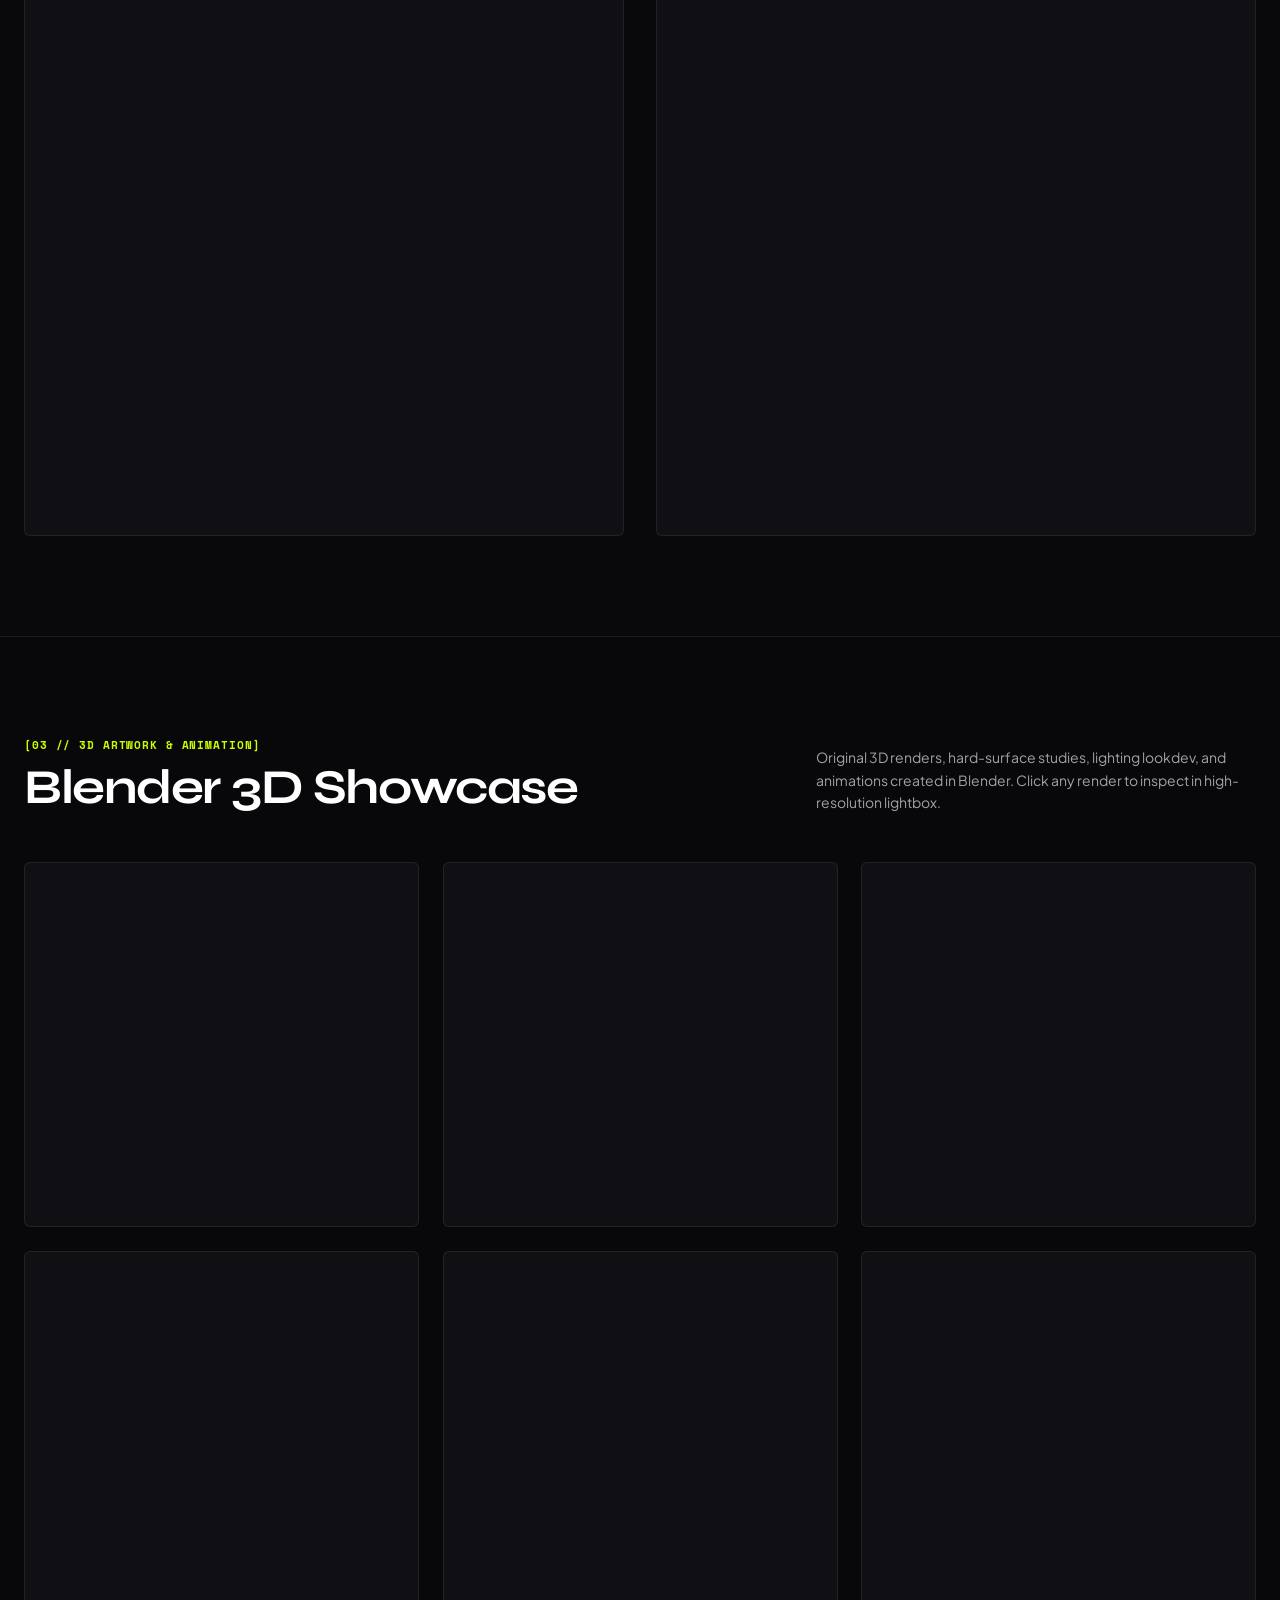
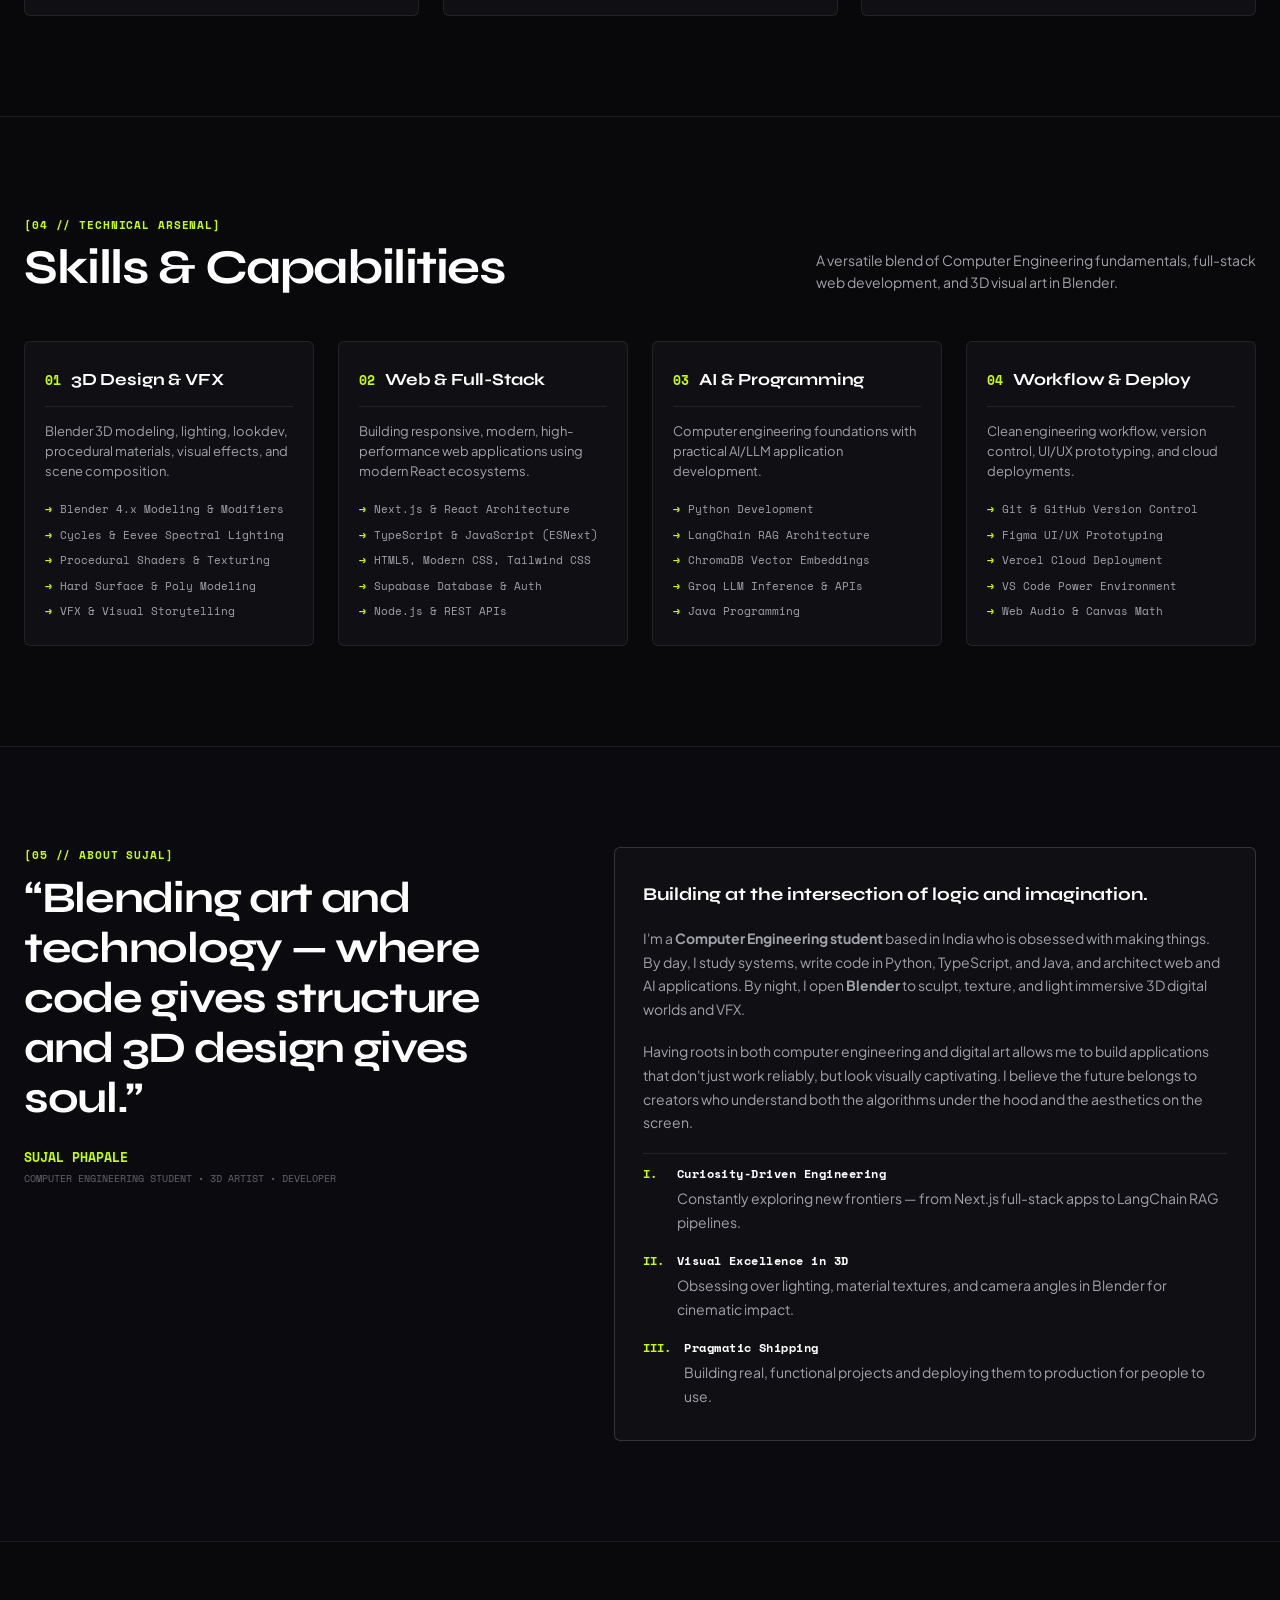
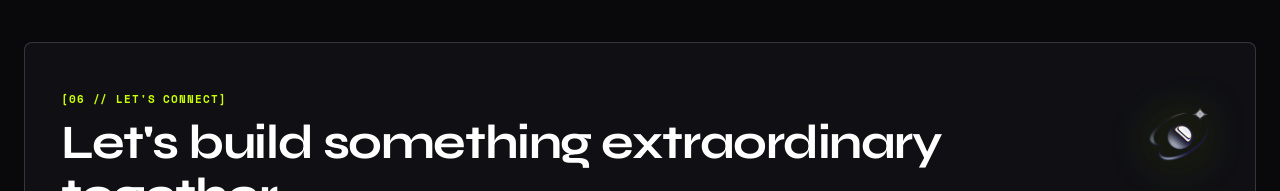
==== commit a797cd9f: "feat(hero): set Torus Knot as default 3D sculpture in hero canvas" ====
--- a/index.html
+++ b/index.html
@@ -181,7 +181,7 @@
               </div>
               <div class="viewport-stats">
                 <span class="hud-tag" id="hero-fps-counter">60.0 FPS</span>
-                <span class="hud-tag" id="hero-vert-counter">1,440 VERTS</span>
+                <span class="hud-tag" id="hero-vert-counter">360 VERTS</span>
               </div>
             </div>
 
@@ -212,7 +212,7 @@
                 <button class="tool-btn" data-mode="points" id="tool-points">POINTS</button>
               </div>
               <div class="toolbar-group">
-                <button class="tool-btn tool-btn-secondary" id="tool-shape">SHAPE: ICOSAHEDRON</button>
+                <button class="tool-btn tool-btn-secondary" id="tool-shape">SHAPE: TORUS KNOT</button>
                 <button class="tool-btn tool-btn-secondary" id="tool-reset">RESET VIEW</button>
               </div>
             </div>
